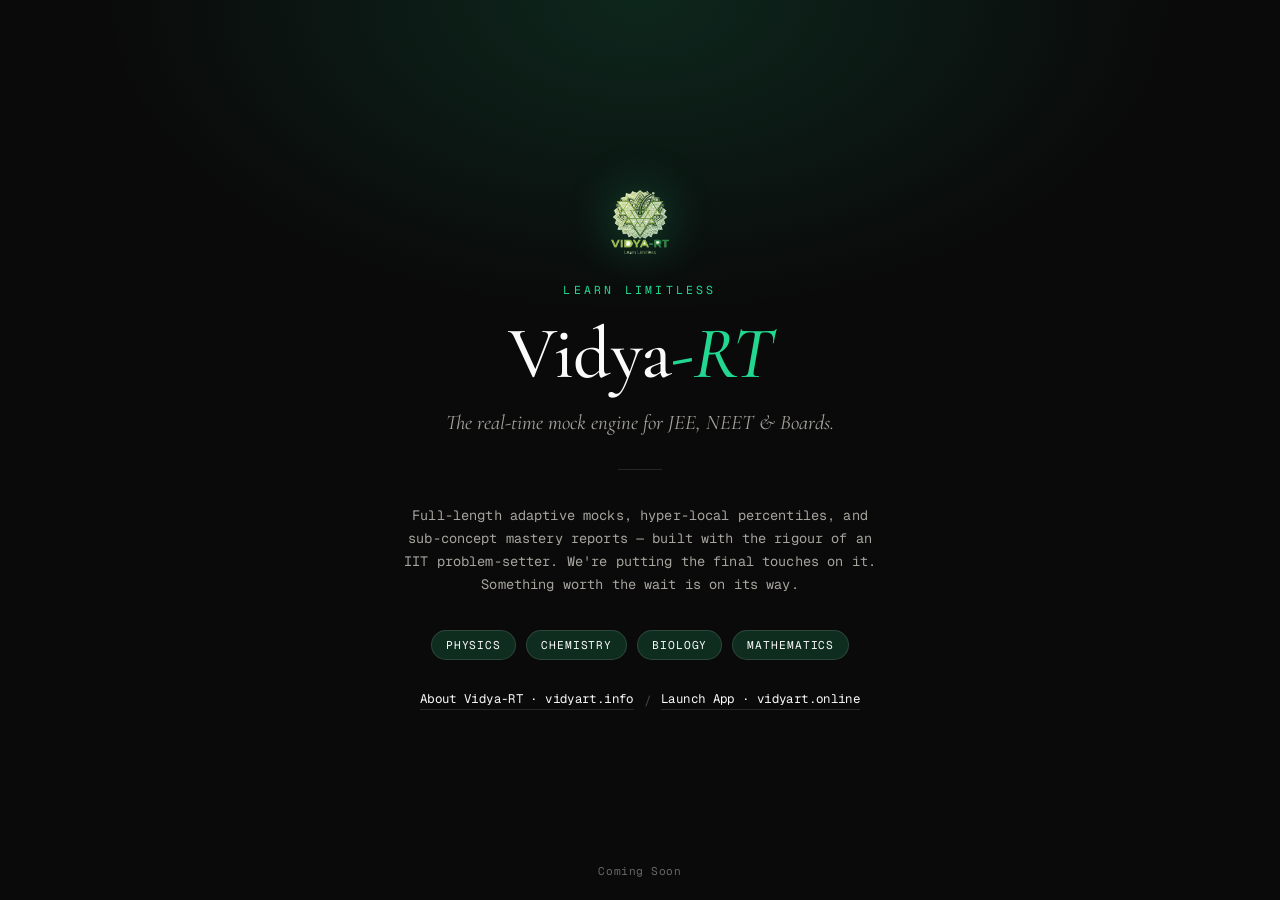
==== index.html @ 33aca62c "init" ====
<!doctype html>
<html lang="en">
  <head>
    <meta charset="UTF-8" />
    <meta name="viewport" content="width=device-width, initial-scale=1.0" />
    <title>Vidya-RT | JEE, NEET &amp; Board Exam Mock Tests — Coming Soon</title>
    <meta name="description" content="Vidya-RT is a real-time mock test engine for JEE, NEET and Board exams — full-length adaptive mocks, hyper-local percentiles and sub-concept mastery reports for Physics, Chemistry, Biology and Mathematics. Launching soon." />
    <meta name="keywords" content="JEE mock test, NEET mock test, JEE Advanced practice, NEET practice test, CBSE board exam preparation, ICSE board exam preparation, online mock test India, JEE percentile calculator, NEET percentile calculator, Vidya-RT, VidyaRT" />
    <meta name="robots" content="index, follow" />
    <meta name="author" content="Vidya-RT" />
    <link rel="canonical" href="https://vidyart.com/" />
    <link rel="icon" type="image/png" href="favicon.png" />

    <!-- Open Graph -->
    <meta property="og:title" content="Vidya-RT — Learn Limitless" />
    <meta property="og:description" content="Real-time mock engine for JEE, NEET and Boards — full-length mocks, hyper-local percentiles, sub-concept reports. Launching soon." />
    <meta property="og:type" content="website" />
    <meta property="og:url" content="https://vidyart.com/" />
    <meta property="og:site_name" content="Vidya-RT" />
    <meta property="og:image" content="https://vidyart.com/logo-mark.png" />
    <meta property="og:locale" content="en_IN" />

    <!-- Twitter -->
    <meta name="twitter:card" content="summary_large_image" />
    <meta name="twitter:title" content="Vidya-RT — Learn Limitless" />
    <meta name="twitter:description" content="Real-time mock engine for JEE, NEET and Boards. Launching soon." />
    <meta name="twitter:image" content="https://vidyart.com/logo-mark.png" />

    <!-- Structured data -->
    <script type="application/ld+json">
      {
        "@context": "https://schema.org",
        "@type": "Organization",
        "name": "Vidya-RT",
        "alternateName": "VidyaRT",
        "url": "https://vidyart.com/",
        "logo": "https://vidyart.com/logo-mark.png",
        "sameAs": ["https://vidyart.info/", "https://vidyart.online/"],
        "description": "Real-time mock test engine for JEE, NEET and Board exams with adaptive mocks, hyper-local percentiles and sub-concept mastery reports."
      }
    </script>

    <link rel="preconnect" href="https://fonts.googleapis.com" />
    <link rel="preconnect" href="https://fonts.gstatic.com" crossorigin />
    <link
      href="https://fonts.googleapis.com/css2?family=Geist+Mono:wght@300..700&family=Cormorant+Garamond:ital,wght@0,400;0,500;0,600;1,400&display=swap"
      rel="stylesheet"
    />

    <style>
      :root {
        --background: oklch(0.145 0 0);
        --foreground: oklch(0.985 0 0);
        --primary: oklch(0.78 0.17 160);
        --primary-foreground: oklch(0.13 0.03 160);
        --muted-foreground: oklch(0.72 0.01 90);
        --border: oklch(1 0 0 / 12%);
        --accent: oklch(0.27 0.045 160);
      }

      * { box-sizing: border-box; margin: 0; padding: 0; }

      html, body {
        height: 100%;
        background: var(--background);
        color: var(--foreground);
      }

      body {
        font-family: "Cormorant Garamond", "Noto Serif", Georgia, serif;
        display: flex;
        flex-direction: column;
        align-items: center;
        justify-content: center;
        min-height: 100vh;
        text-align: center;
        padding: 24px;
        position: relative;
        overflow: hidden;
      }

      /* subtle radial glow, echoes the dark academic aesthetic */
      body::before {
        content: "";
        position: absolute;
        inset: 0;
        background: radial-gradient(
          ellipse 60% 50% at 50% 0%,
          oklch(0.78 0.17 160 / 0.14),
          transparent 70%
        );
        pointer-events: none;
      }

      .logo {
        width: 64px;
        height: 64px;
        margin-bottom: 28px;
        object-fit: contain;
        filter: drop-shadow(0 0 24px oklch(0.78 0.17 160 / 0.35));
      }

      .eyebrow {
        font-family: "Geist Mono", monospace;
        font-size: 0.72rem;
        letter-spacing: 0.28em;
        text-transform: uppercase;
        color: var(--primary);
        margin-bottom: 18px;
      }

      h1 {
        font-size: clamp(2.4rem, 7vw, 4.6rem);
        font-weight: 500;
        letter-spacing: -0.01em;
        line-height: 1.05;
      }

      h1 .accent {
        color: var(--primary);
        font-style: italic;
      }

      .tagline {
        margin-top: 18px;
        font-size: clamp(1.05rem, 2.4vw, 1.3rem);
        font-weight: 400;
        font-style: italic;
        color: var(--muted-foreground);
        max-width: 34rem;
      }

      .links {
        margin-top: 30px;
        font-family: "Geist Mono", monospace;
        font-size: 0.78rem;
        letter-spacing: 0.03em;
        display: flex;
        align-items: center;
        gap: 10px;
        flex-wrap: wrap;
        justify-content: center;
      }

      .links a {
        color: var(--foreground);
        text-decoration: none;
        border-bottom: 1px solid var(--border);
        padding-bottom: 2px;
        transition: color 0.15s ease, border-color 0.15s ease;
      }

      .links a:hover {
        color: var(--primary);
        border-color: var(--primary);
      }

      .links .sep {
        color: var(--muted-foreground);
        opacity: 0.4;
      }

      .divider {
        width: 44px;
        height: 1px;
        background: var(--border);
        margin: 34px 0;
      }

      .desc {
        font-family: "Geist Mono", monospace;
        font-size: 0.85rem;
        letter-spacing: 0.01em;
        color: var(--muted-foreground);
        max-width: 30rem;
        line-height: 1.7;
      }

      .subjects {
        display: flex;
        gap: 10px;
        margin-top: 34px;
        flex-wrap: wrap;
        justify-content: center;
      }

      .pill {
        font-family: "Geist Mono", monospace;
        font-size: 0.7rem;
        letter-spacing: 0.08em;
        text-transform: uppercase;
        padding: 7px 14px;
        border: 1px solid var(--border);
        border-radius: 999px;
        color: var(--foreground);
        background: var(--accent);
      }

      footer {
        position: absolute;
        bottom: 22px;
        font-family: "Geist Mono", monospace;
        font-size: 0.7rem;
        letter-spacing: 0.05em;
        color: var(--muted-foreground);
        opacity: 0.6;
      }
    </style>
  </head>
  <body>
    <img class="logo" src="logo-mark.png" alt="Vidya-RT" />

    <div class="eyebrow">Learn Limitless</div>

    <h1>Vidya<span class="accent">-RT</span></h1>

    <h2 class="tagline">The real-time mock engine for JEE, NEET &amp; Boards.</h2>

    <div class="divider"></div>

    <p class="desc">
      Full-length adaptive mocks, hyper-local percentiles, and sub-concept
      mastery reports — built with the rigour of an IIT problem-setter.
      We're putting the final touches on it. Something worth the wait
      is on its way.
    </p>

    <div class="subjects">
      <span class="pill">Physics</span>
      <span class="pill">Chemistry</span>
      <span class="pill">Biology</span>
      <span class="pill">Mathematics</span>
    </div>

    <nav class="links" aria-label="Vidya-RT sites">
      <a href="https://vidyart.info/" rel="noopener">About Vidya-RT · vidyart.info</a>
      <span class="sep">/</span>
      <a href="https://vidyart.online/" rel="noopener">Launch App · vidyart.online</a>
    </nav>

    <footer>Coming Soon</footer>
  </body>
</html>
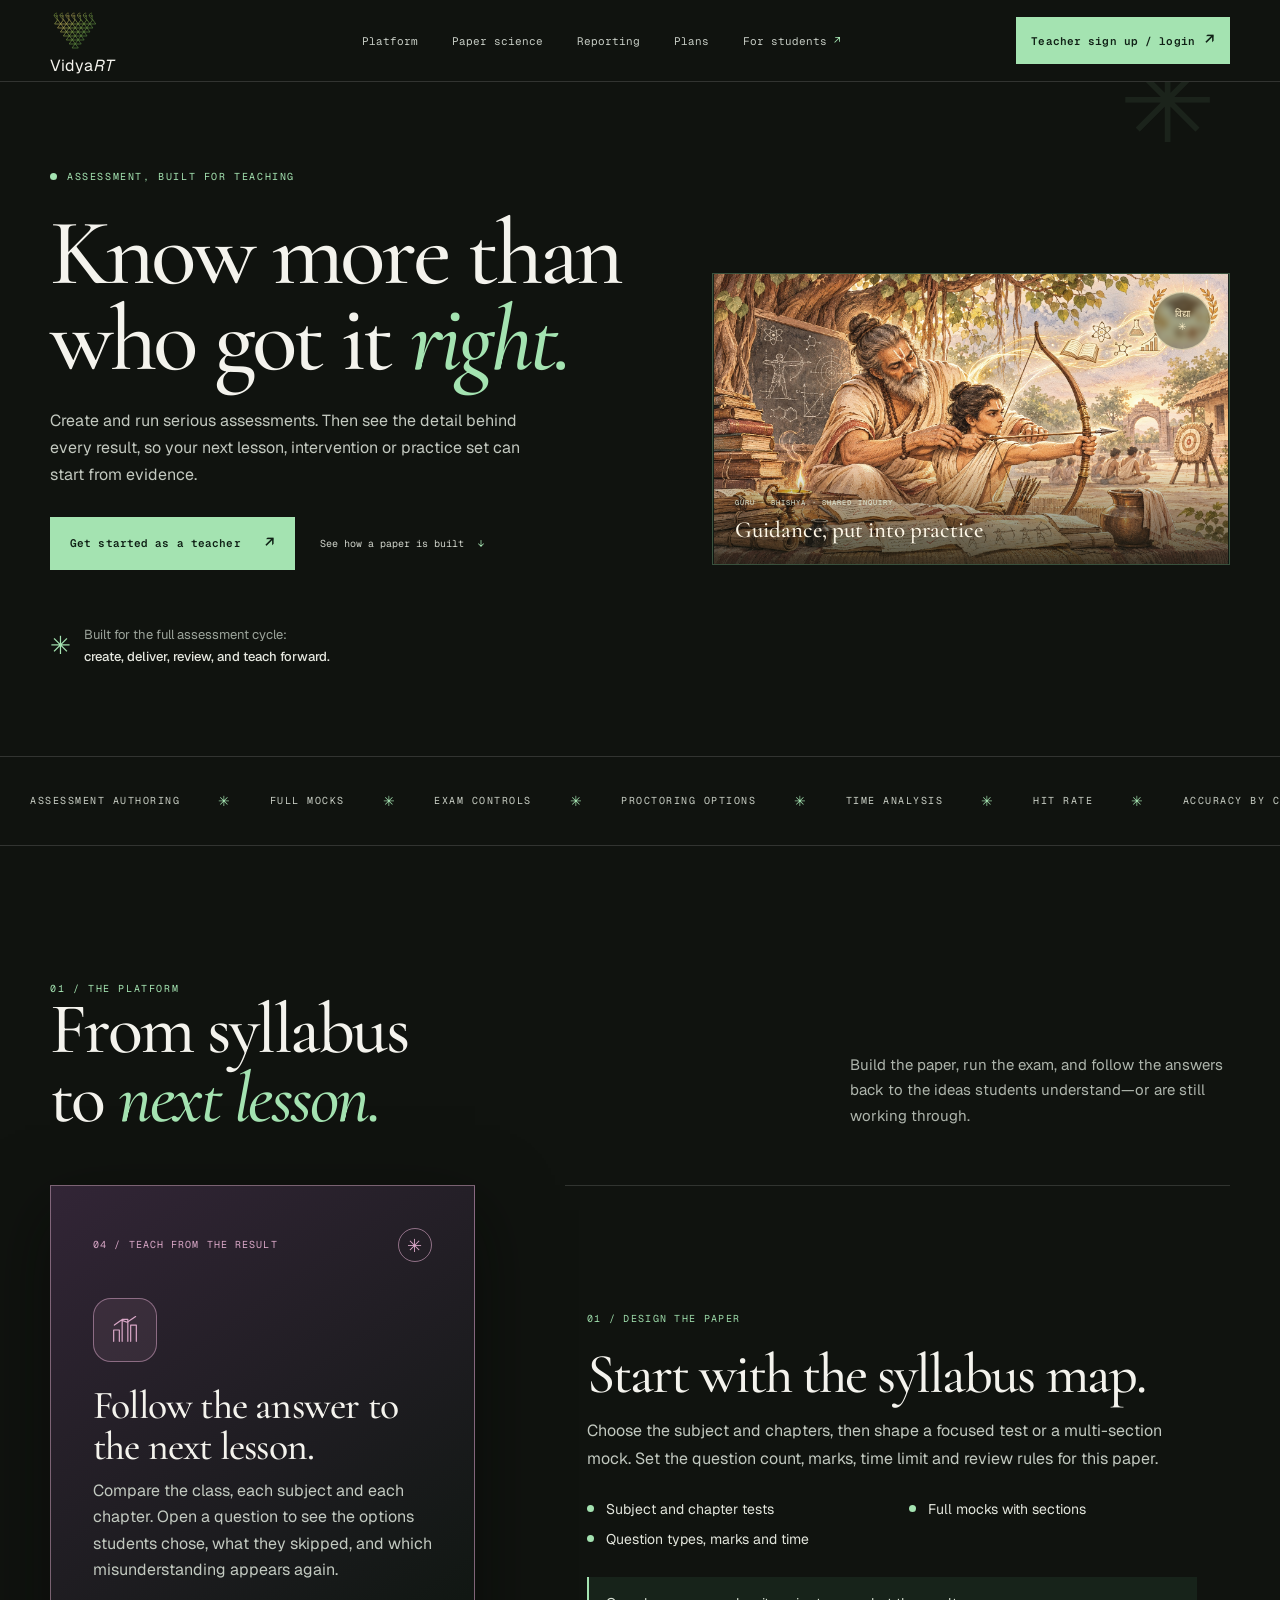
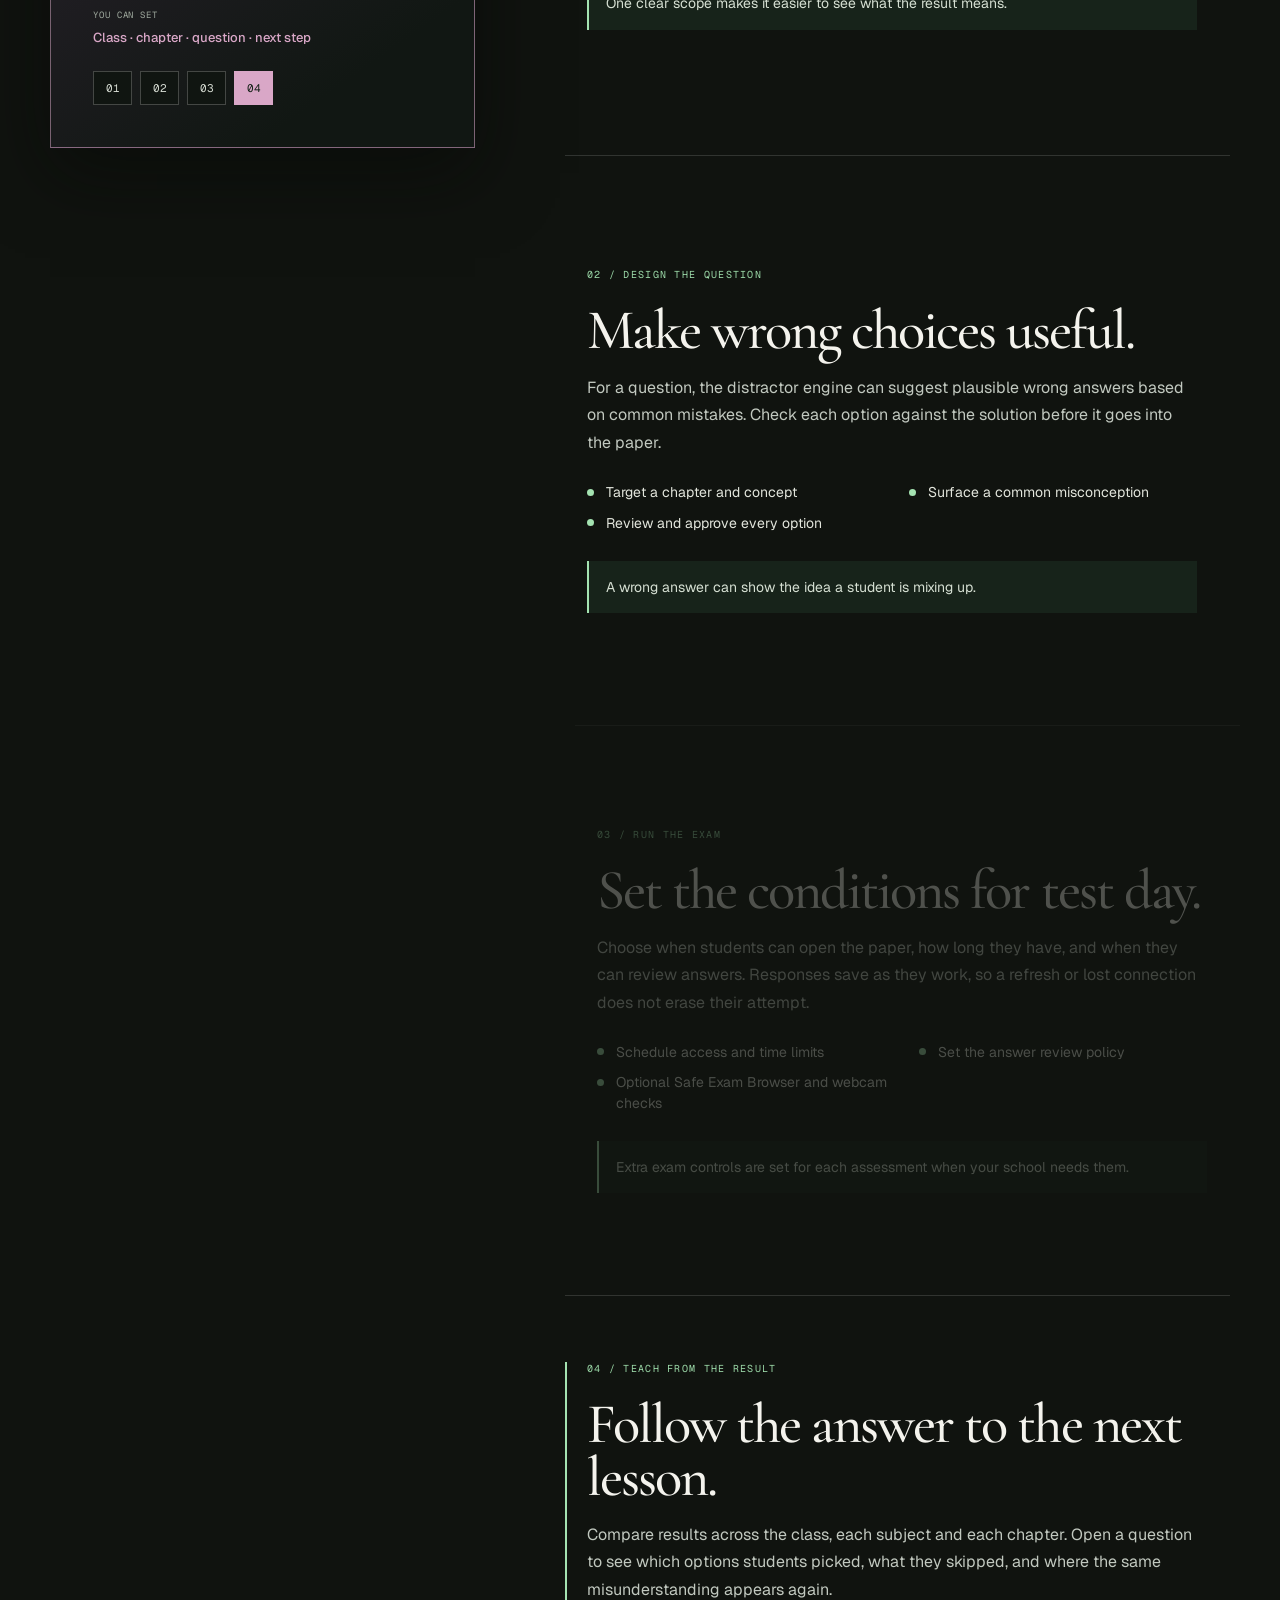
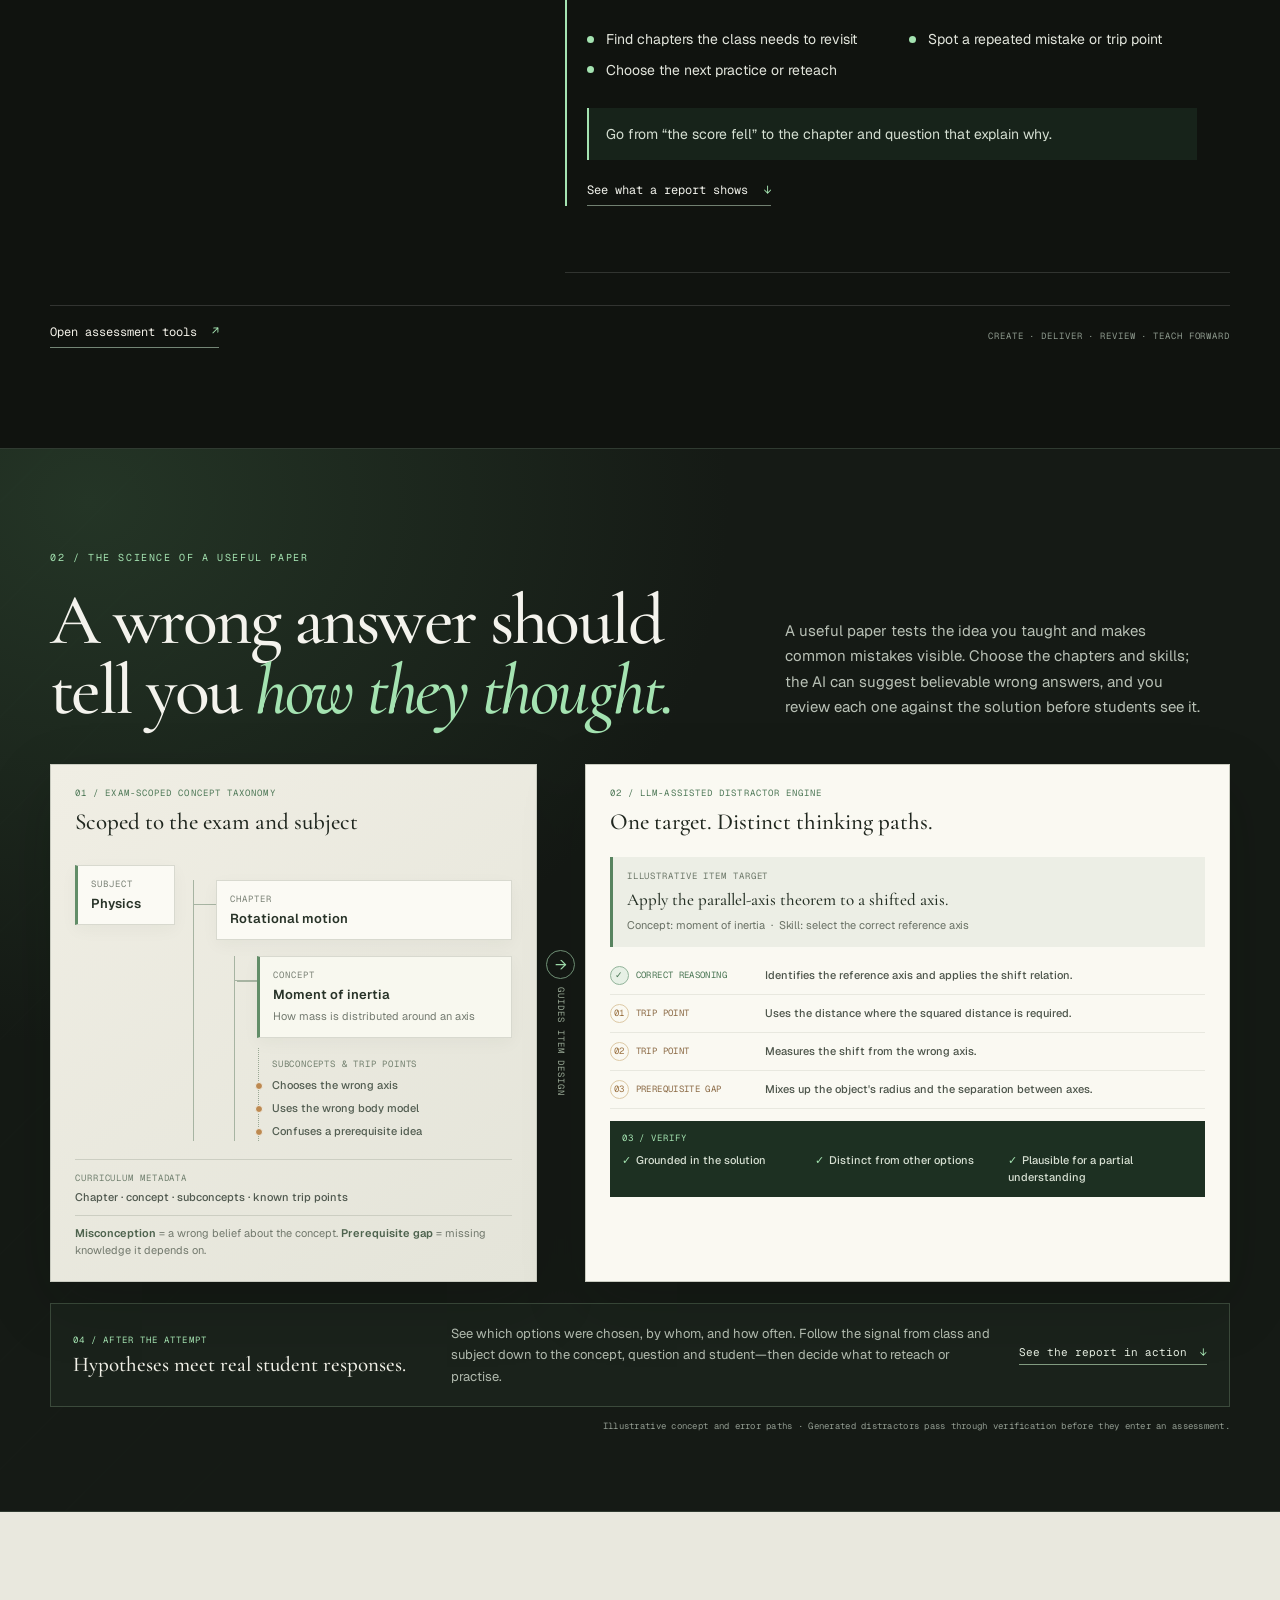
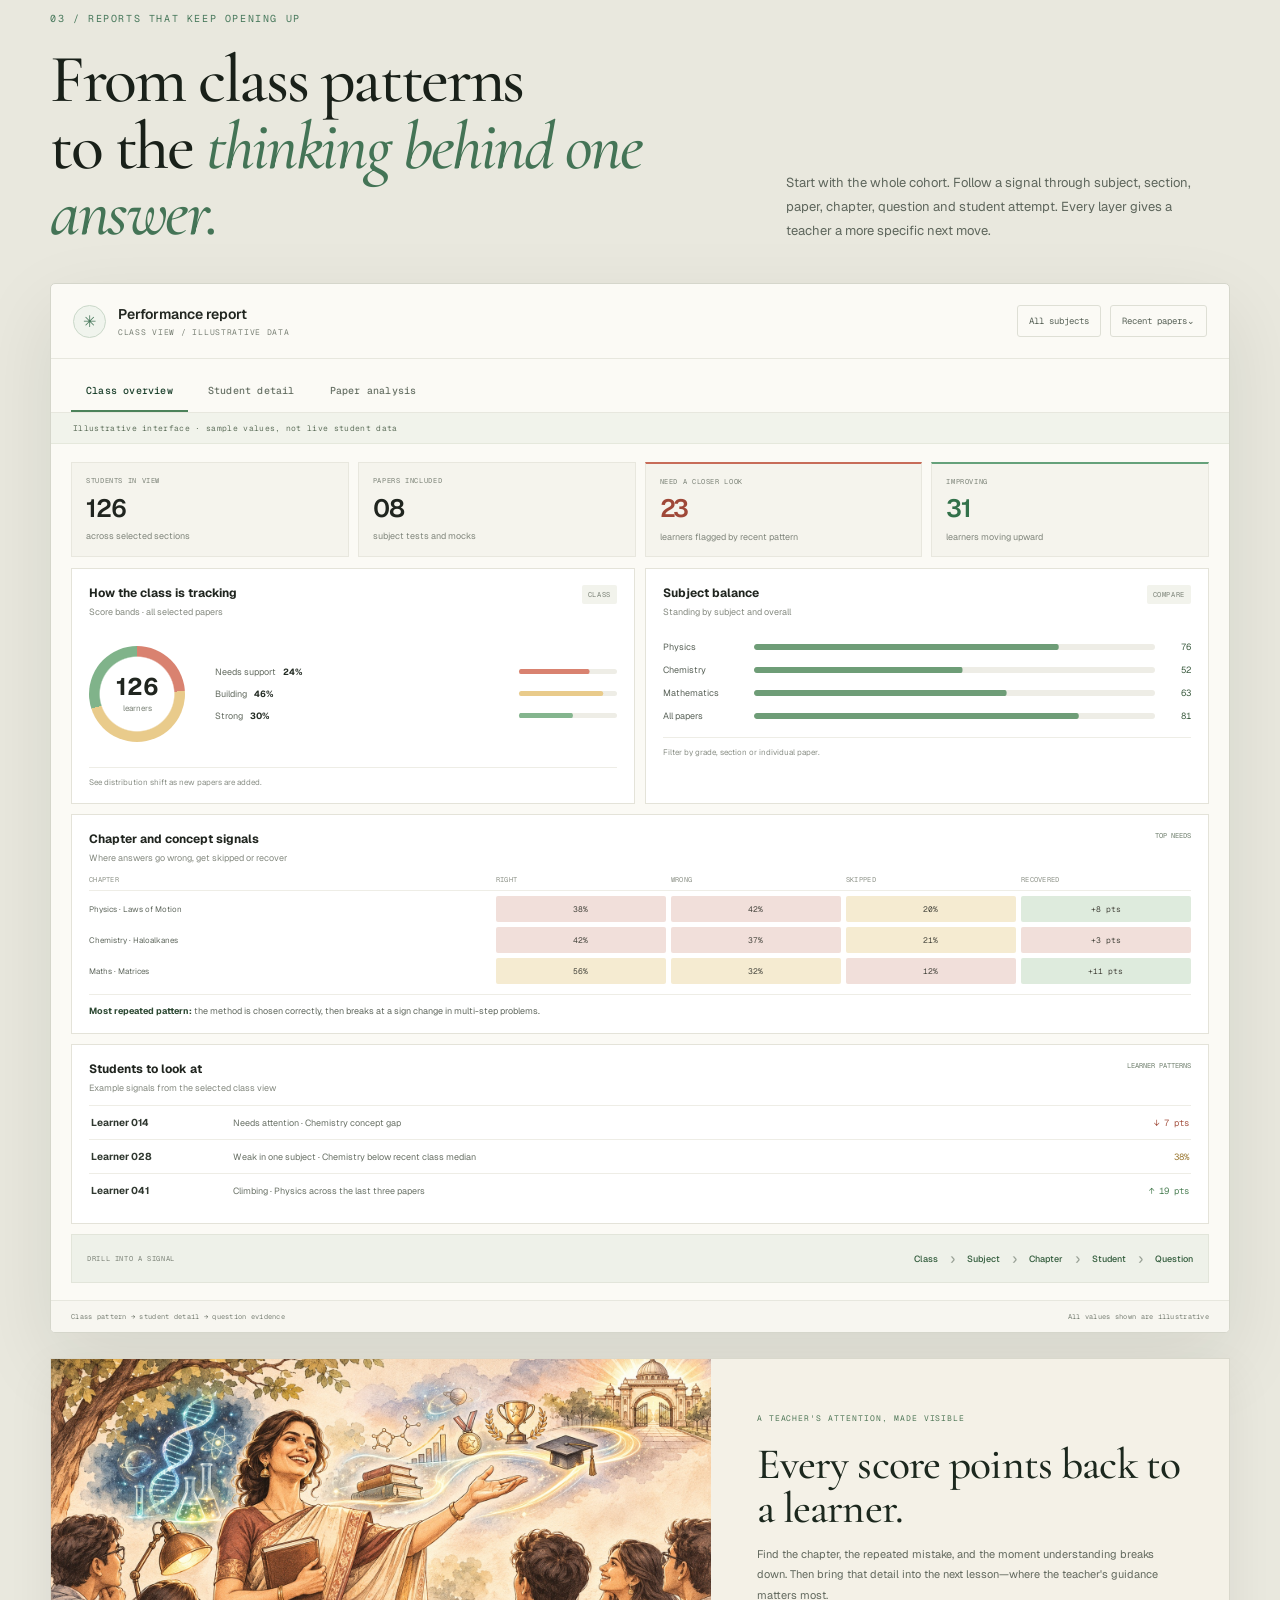
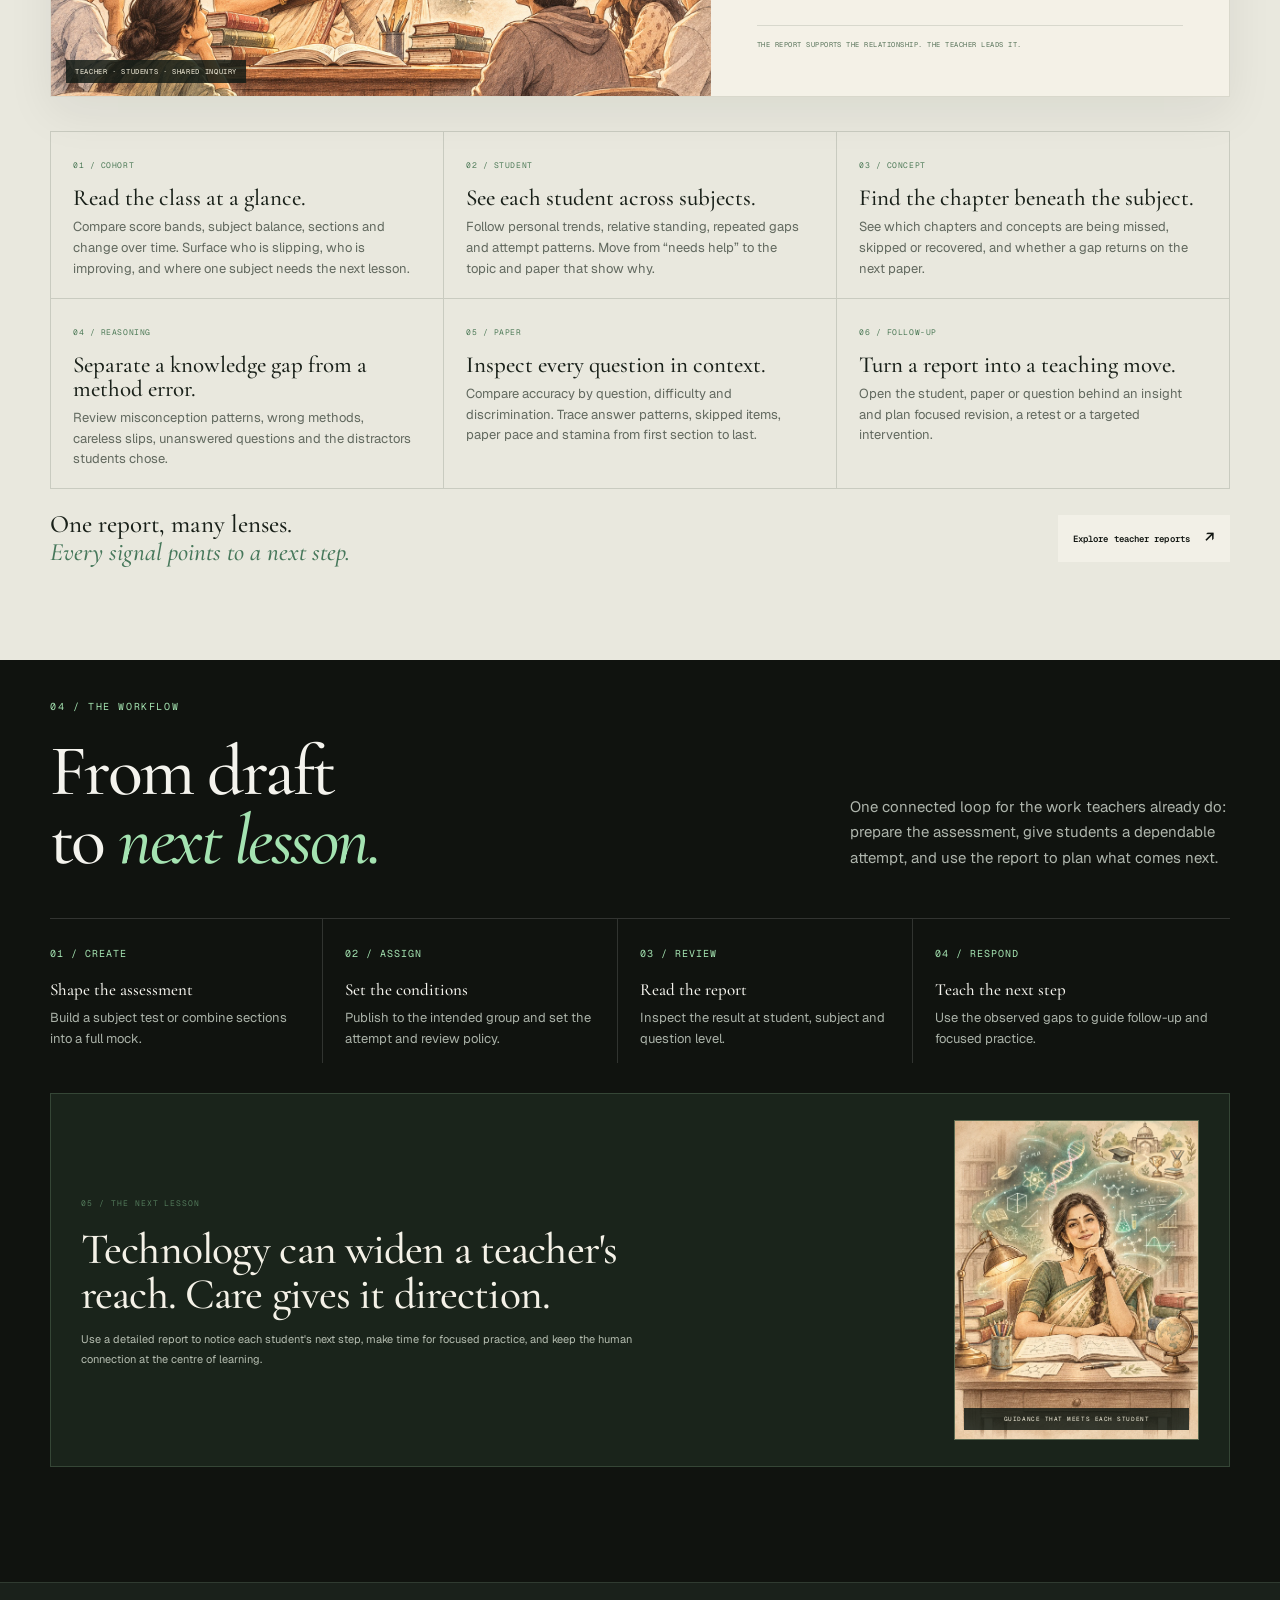
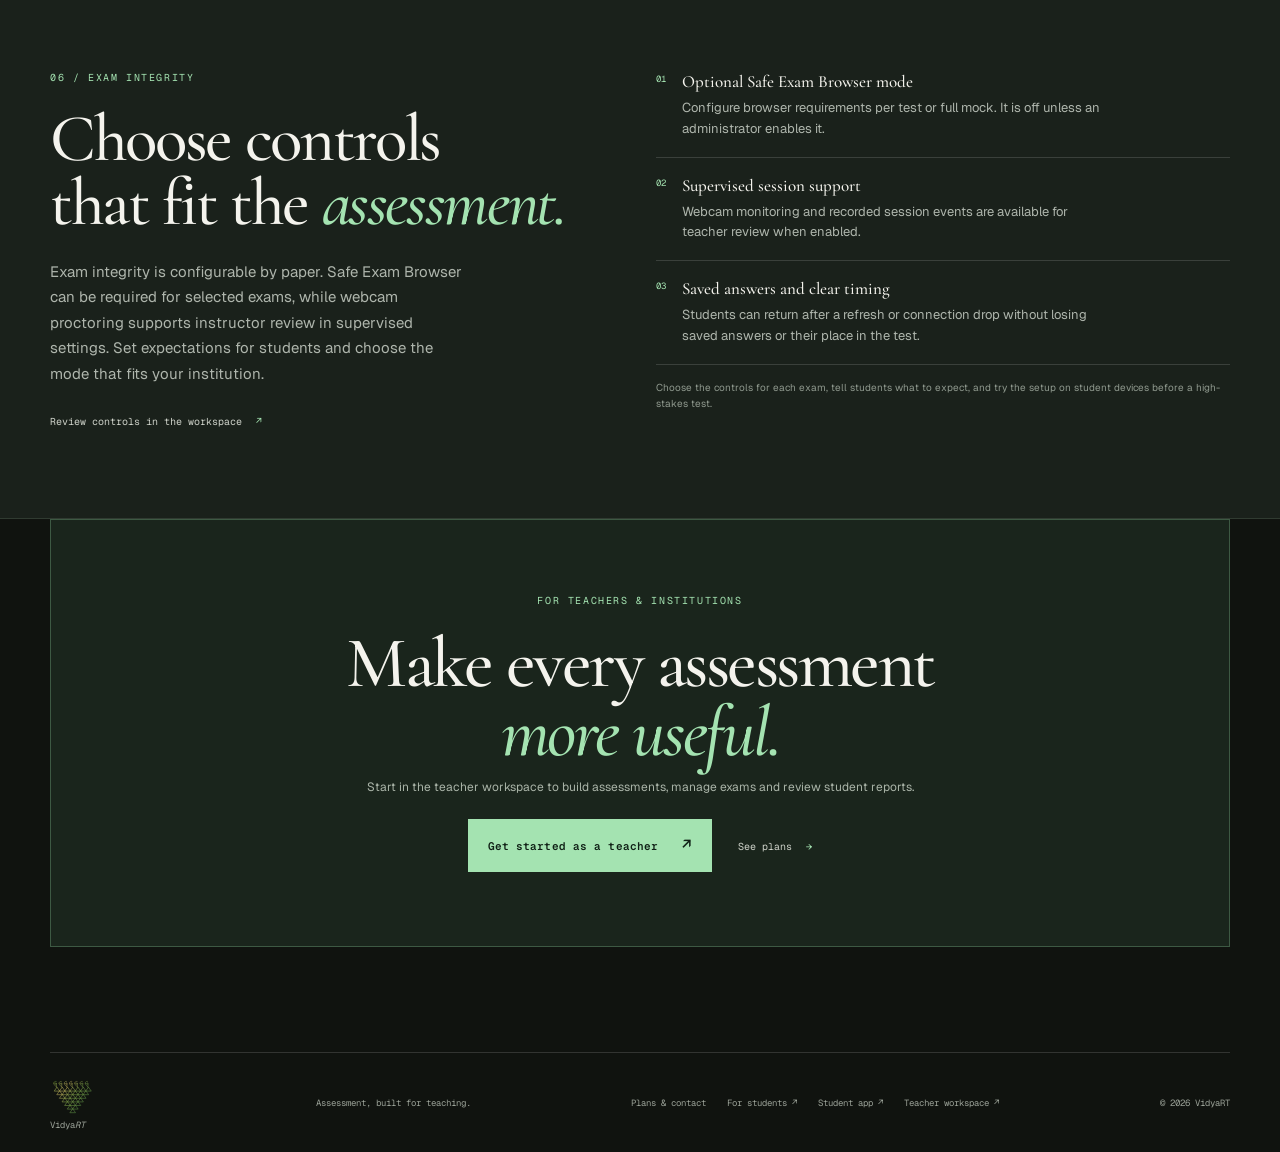
==== commit 53c415f7: "update" ====
--- a/index.html
+++ b/index.html
@@ -1,243 +1,244 @@
 <!doctype html>
-<html lang="en">
-  <head>
-    <meta charset="UTF-8" />
-    <meta name="viewport" content="width=device-width, initial-scale=1.0" />
-    <title>Vidya-RT | JEE, NEET &amp; Board Exam Mock Tests — Coming Soon</title>
-    <meta name="description" content="Vidya-RT is a real-time mock test engine for JEE, NEET and Board exams — full-length adaptive mocks, hyper-local percentiles and sub-concept mastery reports for Physics, Chemistry, Biology and Mathematics. Launching soon." />
-    <meta name="keywords" content="JEE mock test, NEET mock test, JEE Advanced practice, NEET practice test, CBSE board exam preparation, ICSE board exam preparation, online mock test India, JEE percentile calculator, NEET percentile calculator, Vidya-RT, VidyaRT" />
-    <meta name="robots" content="index, follow" />
-    <meta name="author" content="Vidya-RT" />
-    <link rel="canonical" href="https://vidyart.com/" />
-    <link rel="icon" type="image/png" href="favicon.png" />
+<html lang="en"><head>
+  <meta charset="utf-8"><meta name="viewport" content="width=device-width, initial-scale=1">
+  <title>VidyaRT for Teachers — Build better assessments. Teach from evidence.</title>
+  <meta name="description" content="Create subject tests and full mocks with concept-grounded question design, misconception-based distractors, exam controls, and detailed reports teachers can act on.">
+  <meta name="robots" content="index, follow"><meta name="author" content="VidyaRT"><meta name="keywords" content="teacher assessment platform, exam paper builder, subject tests, full mock tests, question analysis, student performance reports, online proctoring">
+  <meta name="theme-color" content="#10130f"><link rel="canonical" href="https://vidyart.com/"><link rel="icon" type="image/svg+xml" href="brand-mark.svg"><link rel="alternate icon" type="image/png" href="favicon.png">
+  <meta property="og:title" content="VidyaRT for Teachers"><meta property="og:description" content="Assessment infrastructure built for real teaching: flexible test creation, exam controls, supervised proctoring and detailed reports."><meta property="og:type" content="website"><meta property="og:url" content="https://vidyart.com/"><meta property="og:site_name" content="VidyaRT"><meta property="og:locale" content="en_IN"><meta property="og:image" content="https://vidyart.com/logo-mark.png"><meta name="twitter:card" content="summary_large_image"><meta name="twitter:title" content="VidyaRT for Teachers"><meta name="twitter:description" content="Assessment authoring, configurable exam controls and detailed student reports."><meta name="twitter:image" content="https://vidyart.com/logo-mark.png">
+  <script type="application/ld+json">{"@context":"https://schema.org","@type":"Organization","name":"VidyaRT","alternateName":"Vidya-RT","url":"https://vidyart.com/","logo":"https://vidyart.com/logo-mark.png","sameAs":["https://vidyart.info/","https://vidyart.online/"],"description":"Assessment authoring, exam controls and student reports for teachers and institutions."}</script>
+  <link rel="preconnect" href="https://fonts.googleapis.com"><link rel="preconnect" href="https://fonts.gstatic.com" crossorigin><link href="https://fonts.googleapis.com/css2?family=Geist+Mono:wght@400;500;600&family=Geist:wght@400;500;600;700&family=Cormorant+Garamond:ital,wght@0,500;0,600;1,500;1,600&display=swap" rel="stylesheet"><link rel="stylesheet" href="site.css">
+</head><body>
+  <header class="topbar"><a class="brand" href="#top" aria-label="VidyaRT home"><img class="brand-icon" src="vidyart-logo.svg" alt="VidyaRT"><span class="brand-name">Vidya<em>RT</em></span></a><nav aria-label="Main navigation"><a href="#platform">Platform</a><a href="#paper-science">Paper science</a><a href="#insight">Reporting</a><a href="plans.html">Plans</a><a href="https://vidyart.info/">For students <span aria-hidden="true">↗</span></a></nav><a class="button button-small" href="https://admin.vidyart.online/">Teacher sign up / login <span>↗</span></a></header>
+  <main id="top">
+    <section class="hero wrap"><div class="hero-copy"><div class="eyebrow"><i></i> ASSESSMENT, BUILT FOR TEACHING</div><h1>Know more than<br>who got it <em>right.</em></h1><p class="lead">Create and run serious assessments. Then see the detail behind every result, so your next lesson, intervention or practice set can start from evidence.</p><div class="actions"><a class="button" href="https://admin.vidyart.online/">Get started as a teacher <span>↗</span></a><a class="text-link" href="#paper-science">See how a paper is built <span>↓</span></a></div><div class="hero-note"><span class="note-mark">✳</span><span>Built for the full assessment cycle:<br><strong>create, deliver, review, and teach forward.</strong></span></div></div><div class="hero-art hero-art-gurukul"><img class="hero-gurukul-image" src="images/gurukul-guides-archery.jpg" alt="A guru guides a student as he practices archery beneath a banyan tree, with learning and achievement in view" fetchpriority="high" decoding="async"><div class="art-caption"><span>GURU · SHISHYA · SHARED INQUIRY</span><b>Guidance, put into practice</b></div><span class="art-seal" aria-hidden="true">विद्या<br>✳</span></div></section>
+    <div class="ticker" aria-label="Platform capabilities"><div class="ticker-track" aria-hidden="true"><span>ASSESSMENT AUTHORING</span><b>✳</b><span>FULL MOCKS</span><b>✳</b><span>EXAM CONTROLS</span><b>✳</b><span>PROCTORING OPTIONS</span><b>✳</b><span>TIME ANALYSIS</span><b>✳</b><span>HIT RATE</span><b>✳</b><span>ACCURACY BY CHAPTER</span><b>✳</b><span>DETAILED REPORTS</span><b>✳</b><span>ASSESSMENT AUTHORING</span><b>✳</b><span>FULL MOCKS</span><b>✳</b><span>EXAM CONTROLS</span><b>✳</b><span>PROCTORING OPTIONS</span><b>✳</b><span>TIME ANALYSIS</span><b>✳</b><span>HIT RATE</span><b>✳</b><span>ACCURACY BY CHAPTER</span><b>✳</b><span>DETAILED REPORTS</span><b>✳</b></div><span class="sr-only">Assessment authoring, full mocks, exam controls, proctoring options, time analysis, hit rate, accuracy by chapter and detailed reports.</span></div>
+    <section class="section wrap platform-story" id="platform" aria-labelledby="platform-title">
+      <div class="section-head platform-story-heading"><div><div class="eyebrow">01 / THE PLATFORM</div><h2 id="platform-title">From syllabus<br>to <em>next lesson.</em></h2></div><p>Build the paper, run the exam, and follow the answers back to the ideas students understand—or are still working through.</p></div>
+      <div class="platform-story-layout">
+        <aside class="platform-story-card" data-platform-card data-state="scope" aria-live="polite" aria-atomic="true">
+          <div class="platform-card-top"><span data-card-step>01 / SET THE SCOPE</span><span class="platform-card-mark" aria-hidden="true">✳</span></div>
+          <div class="platform-card-icon" data-card-icon aria-hidden="true"><svg viewBox="0 0 48 48"><path d="M9 11h30M9 21h21M9 31h27M9 41h17"/><circle cx="35" cy="21" r="4"/><circle cx="28" cy="41" r="4"/></svg></div>
+          <h3 data-card-title>Choose what the paper needs to measure.</h3>
+          <p data-card-copy>Pick the subject, chapters, question types, marks and time. Make a short practice test or bring sections together for a full mock.</p>
+          <div class="platform-card-summary"><span>YOU CAN SET</span><b data-card-summary>Subject · chapters · question count · marks</b></div>
+          <div class="platform-card-nav" role="group" aria-label="Platform story chapters">
+            <button type="button" class="is-active" data-platform-jump="0" aria-label="Show paper scope">01</button><button type="button" data-platform-jump="1" aria-label="Show question design">02</button><button type="button" data-platform-jump="2" aria-label="Show exam delivery">03</button><button type="button" data-platform-jump="3" aria-label="Show reports">04</button>
+          </div>
+        </aside>
+        <div class="platform-story-chapters">
+          <article class="platform-story-step is-active" data-platform-step="scope" data-step="01 / DESIGN THE PAPER">
+            <span>01 / DESIGN THE PAPER</span><h3>Start with the syllabus map.</h3><p>Choose the subject and chapters, then shape a focused test or a multi-section mock. Set the question count, marks, time limit and review rules for this paper.</p>
+            <ul><li>Subject and chapter tests</li><li>Full mocks with sections</li><li>Question types, marks and time</li></ul><div class="platform-story-note">One clear scope makes it easier to see what the result means.</div>
+          </article>
+          <article class="platform-story-step" data-platform-step="design" data-step="02 / DESIGN THE QUESTION">
+            <span>02 / DESIGN THE QUESTION</span><h3>Make wrong choices useful.</h3><p>For a question, the distractor engine can suggest plausible wrong answers based on common mistakes. Check each option against the solution before it goes into the paper.</p>
+            <ul><li>Target a chapter and concept</li><li>Surface a common misconception</li><li>Review and approve every option</li></ul><div class="platform-story-note">A wrong answer can show the idea a student is mixing up.</div>
+          </article>
+          <article class="platform-story-step" data-platform-step="delivery" data-step="03 / RUN THE EXAM">
+            <span>03 / RUN THE EXAM</span><h3>Set the conditions for test day.</h3><p>Choose when students can open the paper, how long they have, and when they can review answers. Responses save as they work, so a refresh or lost connection does not erase their attempt.</p>
+            <ul><li>Schedule access and time limits</li><li>Set the answer review policy</li><li>Optional Safe Exam Browser and webcam checks</li></ul><div class="platform-story-note">Extra exam controls are set for each assessment when your school needs them.</div>
+          </article>
+          <article class="platform-story-step" data-platform-step="report" data-step="04 / TEACH FROM THE RESULT">
+            <span>04 / TEACH FROM THE RESULT</span><h3>Follow the answer to the next lesson.</h3><p>Compare results across the class, each subject and each chapter. Open a question to see which options students picked, what they skipped, and where the same misunderstanding appears again.</p>
+            <ul><li>Find chapters the class needs to revisit</li><li>Spot a repeated mistake or trip point</li><li>Choose the next practice or reteach</li></ul><div class="platform-story-note">Go from “the score fell” to the chapter and question that explain why.</div><a class="platform-story-link" href="#insight">See what a report shows <b>↓</b></a>
+          </article>
+        </div>
+      </div>
+      <div class="platform-story-footer"><a href="https://admin.vidyart.online/">Open assessment tools <span>↗</span></a><span>CREATE · DELIVER · REVIEW · TEACH FORWARD</span></div>
+    </section>
+    <section class="paper-science" id="paper-science" aria-labelledby="paper-science-title">
+      <div class="wrap">
+        <div class="eyebrow">02 / THE SCIENCE OF A USEFUL PAPER</div>
+        <div class="paper-science-intro">
+          <div><h2 id="paper-science-title">A wrong answer should<br>tell you <em>how they thought.</em></h2></div>
+          <p>A useful paper tests the idea you taught and makes common mistakes visible. Choose the chapters and skills; the AI can suggest believable wrong answers, and you review each one against the solution before students see it.</p>
+        </div>
+        <div class="paper-engine" aria-label="Illustrative flow from concept taxonomy to verified distractors">
+          <div class="taxonomy-board">
+            <div class="engine-label"><span>01 / EXAM-SCOPED CONCEPT TAXONOMY</span><b>Scoped to the exam and subject</b></div>
+            <div class="taxonomy-tree">
+              <div class="taxonomy-node taxonomy-subject"><span>SUBJECT</span><b>Physics</b></div>
+              <div class="taxonomy-branch">
+                <div class="taxonomy-node"><span>CHAPTER</span><b>Rotational motion</b></div>
+                <div class="taxonomy-branch taxonomy-inner-branch">
+                  <div class="taxonomy-node taxonomy-focus"><span>CONCEPT</span><b>Moment of inertia</b><small>How mass is distributed around an axis</small></div>
+                  <div class="taxonomy-trips"><span>SUBCONCEPTS &amp; TRIP POINTS</span><b>Chooses the wrong axis</b><b>Uses the wrong body model</b><b>Confuses a prerequisite idea</b></div>
+                </div>
+              </div>
+            </div>
+            <div class="taxonomy-foot"><span>CURRICULUM METADATA</span><b>Chapter · concept · subconcepts · known trip points</b></div>
+            <div class="taxonomy-note"><b>Misconception</b> = a wrong belief about the concept. <b>Prerequisite gap</b> = missing knowledge it depends on.</div>
+          </div>
+          <div class="engine-connector" aria-hidden="true"><span>→</span><small>GUIDES ITEM DESIGN</small></div>
+          <div class="distractor-board">
+            <div class="engine-label"><span>02 / LLM-ASSISTED DISTRACTOR ENGINE</span><b>One target. Distinct thinking paths.</b></div>
+            <div class="item-blueprint"><span>ILLUSTRATIVE ITEM TARGET</span><b>Apply the parallel-axis theorem to a shifted axis.</b><small>Concept: moment of inertia &nbsp;·&nbsp; Skill: select the correct reference axis</small></div>
+            <div class="option-path option-correct"><span><i>✓</i> CORRECT REASONING</span><b>Identifies the reference axis and applies the shift relation.</b></div>
+            <div class="option-path"><span><i>01</i> TRIP POINT</span><b>Uses the distance where the squared distance is required.</b></div>
+            <div class="option-path"><span><i>02</i> TRIP POINT</span><b>Measures the shift from the wrong axis.</b></div>
+            <div class="option-path"><span><i>03</i> PREREQUISITE GAP</span><b>Mixes up the object's radius and the separation between axes.</b></div>
+            <div class="engine-checks"><span>03 / VERIFY</span><b>Grounded in the solution</b><b>Distinct from other options</b><b>Plausible for a partial understanding</b></div>
+          </div>
+        </div>
+        <div class="paper-loop">
+          <div class="paper-loop-heading"><span>04 / AFTER THE ATTEMPT</span><b>Hypotheses meet real student responses.</b></div>
+          <p>See which options were chosen, by whom, and how often. Follow the signal from class and subject down to the concept, question and student—then decide what to reteach or practise.</p>
+          <a href="#insight">See the report in action <span>↓</span></a>
+        </div>
+        <div class="paper-science-note">Illustrative concept and error paths · Generated distractors pass through verification before they enter an assessment.</div>
+      </div>
+    </section>
+    <section class="report-band report-showcase" id="insight">
+      <div class="wrap">
+        <div class="eyebrow">03 / REPORTS THAT KEEP OPENING UP</div>
+        <div class="report-intro"><div><h2>From class patterns<br>to the <em>thinking behind one answer.</em></h2></div><p>Start with the whole cohort. Follow a signal through subject, section, paper, chapter, question and student attempt. Every layer gives a teacher a more specific next move.</p></div>
+        <div class="report-demo">
+          <div class="demo-top"><div class="demo-title"><span class="demo-mark">✳</span><div><b>Performance report</b><small>CLASS VIEW / ILLUSTRATIVE DATA</small></div></div><div class="demo-range"><span>All subjects</span><span>Recent papers⌄</span></div></div>
+          <div class="demo-tabs" role="tablist" aria-label="Report depth demo"><button type="button" class="is-active" id="tab-class" role="tab" aria-selected="true" aria-controls="report-class" data-report-tab="class">Class overview</button><button type="button" id="tab-student" role="tab" aria-selected="false" aria-controls="report-student" data-report-tab="student">Student detail</button><button type="button" id="tab-paper" role="tab" aria-selected="false" aria-controls="report-paper" data-report-tab="paper">Paper analysis</button></div>
+          <div class="demo-sample">Illustrative interface · sample values, not live student data</div>
+          <div class="report-panel is-active" id="report-class" role="tabpanel" tabindex="0" aria-labelledby="tab-class" data-report-panel="class">
+            <div class="demo-kpis"><article><small>STUDENTS IN VIEW</small><b>126</b><span>across selected sections</span></article><article><small>PAPERS INCLUDED</small><b>08</b><span>subject tests and mocks</span></article><article class="kpi-warn"><small>NEED A CLOSER LOOK</small><b>23</b><span>learners flagged by recent pattern</span></article><article class="kpi-good"><small>IMPROVING</small><b>31</b><span>learners moving upward</span></article></div>
+            <div class="class-insights">
+              <article class="viz-card"><div class="viz-heading"><div><b>How the class is tracking</b><small>Score bands · all selected papers</small></div><span>CLASS</span></div><div class="band-chart"><div class="band-total"><strong>126</strong><small>learners</small></div><div class="band-bars"><div><i class="band-low" style="--bar:.72"></i><span>Needs support <b>24%</b></span></div><div><i class="band-middle" style="--bar:.86"></i><span>Building <b>46%</b></span></div><div><i class="band-high" style="--bar:.55"></i><span>Strong <b>30%</b></span></div></div></div><div class="chart-caption">See distribution shift as new papers are added.</div></article>
+              <article class="viz-card"><div class="viz-heading"><div><b>Subject balance</b><small>Standing by subject and overall</small></div><span>COMPARE</span></div><div class="subject-bars"><div><span>Physics</span><i><b style="--bar:.76"></b></i><strong>76</strong></div><div><span>Chemistry</span><i><b style="--bar:.52"></b></i><strong>52</strong></div><div><span>Mathematics</span><i><b style="--bar:.63"></b></i><strong>63</strong></div><div><span>All papers</span><i><b style="--bar:.81"></b></i><strong>81</strong></div></div><div class="chart-caption">Filter by grade, section or individual paper.</div></article>
+            </div>
+            <div class="chapter-card"><div class="chapter-head"><div><b>Chapter and concept signals</b><small>Where answers go wrong, get skipped or recover</small></div><span>TOP NEEDS</span></div><div class="chapter-row header"><span>CHAPTER</span><span>RIGHT</span><span>WRONG</span><span>SKIPPED</span><span>RECOVERED</span></div><div class="chapter-row"><span>Physics · Laws of Motion</span><span class="chapter-cell">38%</span><span class="chapter-cell">42%</span><span class="chapter-cell heat-mid">20%</span><span class="chapter-cell heat-good">+8 pts</span></div><div class="chapter-row"><span>Chemistry · Haloalkanes</span><span class="chapter-cell">42%</span><span class="chapter-cell">37%</span><span class="chapter-cell heat-mid">21%</span><span class="chapter-cell">+3 pts</span></div><div class="chapter-row"><span>Maths · Matrices</span><span class="chapter-cell heat-mid">56%</span><span class="chapter-cell heat-mid">32%</span><span class="chapter-cell">12%</span><span class="chapter-cell heat-good">+11 pts</span></div><div class="chapter-note"><b>Most repeated pattern:</b> the method is chosen correctly, then breaks at a sign change in multi-step problems.</div></div>
+            <div class="student-list-card"><div class="chapter-head"><div><b>Students to look at</b><small>Example signals from the selected class view</small></div><span>LEARNER PATTERNS</span></div><div class="student-list-row"><b>Learner 014</b><span>Needs attention · Chemistry concept gap</span><strong class="drop">↓ 7 pts</strong></div><div class="student-list-row"><b>Learner 028</b><span>Weak in one subject · Chemistry below recent class median</span><strong class="hold">38%</strong></div><div class="student-list-row"><b>Learner 041</b><span>Climbing · Physics across the last three papers</span><strong class="rise">↑ 19 pts</strong></div></div>
+            <div class="drill-path"><span>DRILL INTO A SIGNAL</span><b>Class</b><i>›</i><b>Subject</b><i>›</i><b>Chapter</b><i>›</i><b>Student</b><i>›</i><b>Question</b></div>
+          </div>
+          <div class="report-panel" id="report-student" role="tabpanel" tabindex="0" aria-labelledby="tab-student" data-report-panel="student" hidden>
+            <div class="student-detail-head"><div class="learner-avatar">L</div><div><small>ILLUSTRATIVE STUDENT PROFILE</small><b>Learner 014 <span>Class 12 · Section B</span></b></div><div class="trend-pill">↗&nbsp; Building steadily</div></div>
+            <div class="student-snapshot"><article><small>OVERALL STANDING</small><b>62nd</b><span>percentile in class</span></article><article><small>LAST 4 PAPERS</small><b>+18 pts</b><span>steady upward trend</span></article><article><small>STRONGEST SUBJECT</small><b>Physics</b><span>72nd percentile</span></article><article><small>FOCUS SUBJECT</small><b>Chemistry</b><span>41st percentile</span></article></div>
+            <div class="student-detail-grid"><article class="viz-card"><div class="viz-heading"><div><b>Overall percentile by attempt</b><small>Rank range, subject standing and score together</small></div><span>4 PAPERS</span></div><svg class="trend-chart" viewBox="0 0 560 190" role="img" aria-label="Illustrative upward percentile trend across four papers"><path class="gridline" d="M34 25H535M34 75H535M34 125H535M34 165H535"/><path class="trend-line" d="M40 142 C110 135 125 114 190 120 S285 96 335 97 S430 58 525 42"/><circle class="trend-point" cx="40" cy="142" r="5"/><circle class="trend-point" cx="190" cy="120" r="5"/><circle class="trend-point" cx="335" cy="97" r="5"/><circle class="trend-point" cx="525" cy="42" r="5"/><text x="35" y="184">PAPER 01</text><text x="480" y="184">PAPER 04</text></svg></article><article class="viz-card"><div class="viz-heading"><div><b>Balance across subjects</b><small>Where this student stands in class</small></div><span>PROFILE</span></div><div class="subject-bars profile-bars"><div><span>Physics</span><i><b style="--bar:.72"></b></i><strong>72</strong></div><div><span>Chemistry</span><i><b style="--bar:.41"></b></i><strong>41</strong></div><div><span>Mathematics</span><i><b style="--bar:.64"></b></i><strong>64</strong></div></div><div class="focus-callout"><small>RECURRING CONCEPT</small><b>Reaction mechanisms</b><span>Missed again on a later paper</span></div></article></div>
+            <div class="reasoning-strip"><span>QUESTION TRACE · SAMPLE</span><b>Recalled the rule</b><i>→</i><b>Missed its condition</b><i>→</i><b>Chose the distractor</b><i>→</i><b>Review the step-by-step reasoning</b></div>
+          </div>
+          <div class="report-panel" id="report-paper" role="tabpanel" tabindex="0" aria-labelledby="tab-paper" data-report-panel="paper" hidden>
+            <div class="paper-detail-head"><div><small>ILLUSTRATIVE PAPER VIEW</small><b>Full mock · Physics section</b><span>Question difficulty · distractor choice · pace · stamina</span></div><div class="trend-pill">04 / 06 sections</div></div>
+            <div class="paper-detail-grid"><article class="viz-card"><div class="viz-heading"><div><b>Question-level accuracy</b><small>Which items separated strong from developing students</small></div><span>28 ITEMS</span></div><div class="question-bars"> <div><span>Q01</span><i><b style="--bar:.82"></b></i><strong>82%</strong></div><div><span>Q02</span><i><b style="--bar:.67"></b></i><strong>67%</strong></div><div><span>Q03</span><i><b style="--bar:.39"></b></i><strong>39%</strong></div><div><span>Q04</span><i><b style="--bar:.73"></b></i><strong>73%</strong></div><div><span>Q05</span><i><b style="--bar:.28"></b></i><strong>28%</strong></div><div><span>Q06</span><i><b style="--bar:.55"></b></i><strong>55%</strong></div></div><div class="focus-callout"><small>ITEM DISCRIMINATION · SAMPLE</small><b>Q05 separated the top quartile</b><span>28% right overall · 61% of high scorers · distractor C attracted 34% of the lowest quartile</span></div></article><article class="viz-card"><div class="viz-heading"><div><b>Where marks were lost</b><small>Answer pattern across the paper</small></div><span>ERROR TYPES</span></div><div class="error-stack"><div><span>Concept gap</span><i><b style="--bar:.28"></b></i><strong>28%</strong></div><div><span>Wrong method</span><i><b style="--bar:.46"></b></i><strong>46%</strong></div><div><span>Careless slip</span><i><b style="--bar:.16"></b></i><strong>16%</strong></div><div><span>Left blank</span><i><b style="--bar:.24"></b></i><strong>24%</strong></div></div><div class="focus-callout"><small>TOP MISCONCEPTION · SAMPLE</small><b>Selected a familiar formula outside its conditions</b></div></article><article class="viz-card compact-viz"><div class="viz-heading"><div><b>Pace and accuracy</b><small>Fast misses, careful solves, stuck questions</small></div><span>ATTEMPT RHYTHM</span></div><div class="pace-plot"><i class="dot dot-a"></i><i class="dot dot-b"></i><i class="dot dot-c"></i><i class="dot dot-d"></i><i class="dot dot-e"></i><i class="dot dot-f"></i><div class="plot-label plot-fast">RUSHING</div><div class="plot-label plot-fluent">FLUENT</div><div class="plot-label plot-stuck">STUCK</div><div class="plot-label plot-careful">CAREFUL</div></div></article><article class="viz-card compact-viz"><div class="viz-heading"><div><b>Stamina through the paper</b><small>Accuracy by quarter</small></div><span>SECTION PACE</span></div><div class="stamina-bars"><div><i style="--bar:.72"></i><b>72%</b><small>First</small></div><div><i style="--bar:.61"></i><b>61%</b><small>Second</small></div><div><i style="--bar:.58"></i><b>58%</b><small>Third</small></div><div><i style="--bar:.43"></i><b>43%</b><small>Last</small></div></div></article></div>
+            <div class="integrity-strip"><article><small>ATTEMPT COVERAGE</small><b>94% completed</b><span>118 of 126 learners submitted</span></article><article><small>NOT SAT</small><b>08 learners</b><span>Open the roster list</span></article><article><small>INTEGRITY EVENTS</small><b>03 flagged</b><span>Teacher review available</span></article><article><small>SESSION MODE</small><b>Supervised</b><span>Based on enabled exam controls</span></article></div>
+          </div>
+          <div class="demo-foot"><span>Class pattern → student detail → question evidence</span><span>All values shown are illustrative</span></div>
+        </div>
+        <div class="teacher-ethos story-reveal"><figure><img src="images/gurukul-lady-teacher.jpg" alt="A woman teacher shares science and mathematics ideas with students gathered around a classroom table" loading="lazy" decoding="async"><figcaption>TEACHER · STUDENTS · SHARED INQUIRY</figcaption></figure><div><span class="ethos-kicker">A TEACHER'S ATTENTION, MADE VISIBLE</span><h3>Every score points back to a learner.</h3><p>Find the chapter, the repeated mistake, and the moment understanding breaks down. Then bring that detail into the next lesson—where the teacher's guidance matters most.</p><span class="ethos-signoff">THE REPORT SUPPORTS THE RELATIONSHIP. THE TEACHER LEADS IT.</span></div></div>
+        <div class="report-depth-grid"><article><span>01 / COHORT</span><h3>Read the class at a glance.</h3><p>Compare score bands, subject balance, sections and change over time. Surface who is slipping, who is improving, and where one subject needs the next lesson.</p></article><article><span>02 / STUDENT</span><h3>See each student across subjects.</h3><p>Follow personal trends, relative standing, repeated gaps and attempt patterns. Move from “needs help” to the topic and paper that show why.</p></article><article><span>03 / CONCEPT</span><h3>Find the chapter beneath the subject.</h3><p>See which chapters and concepts are being missed, skipped or recovered, and whether a gap returns on the next paper.</p></article><article><span>04 / REASONING</span><h3>Separate a knowledge gap from a method error.</h3><p>Review misconception patterns, wrong methods, careless slips, unanswered questions and the distractors students chose.</p></article><article><span>05 / PAPER</span><h3>Inspect every question in context.</h3><p>Compare accuracy by question, difficulty and discrimination. Trace answer patterns, skipped items, paper pace and stamina from first section to last.</p></article><article><span>06 / FOLLOW-UP</span><h3>Turn a report into a teaching move.</h3><p>Open the student, paper or question behind an insight and plan focused revision, a retest or a targeted intervention.</p></article></div>
+        <div class="report-close"><p>One report, many lenses.<br><em>Every signal points to a next step.</em></p><a class="button button-light" href="https://admin.vidyart.online/">Explore teacher reports <span>↗</span></a></div>
+      </div>
+    </section>
 
-    <!-- Open Graph -->
-    <meta property="og:title" content="Vidya-RT — Learn Limitless" />
-    <meta property="og:description" content="Real-time mock engine for JEE, NEET and Boards — full-length mocks, hyper-local percentiles, sub-concept reports. Launching soon." />
-    <meta property="og:type" content="website" />
-    <meta property="og:url" content="https://vidyart.com/" />
-    <meta property="og:site_name" content="Vidya-RT" />
-    <meta property="og:image" content="https://vidyart.com/logo-mark.png" />
-    <meta property="og:locale" content="en_IN" />
-
-    <!-- Twitter -->
-    <meta name="twitter:card" content="summary_large_image" />
-    <meta name="twitter:title" content="Vidya-RT — Learn Limitless" />
-    <meta name="twitter:description" content="Real-time mock engine for JEE, NEET and Boards. Launching soon." />
-    <meta name="twitter:image" content="https://vidyart.com/logo-mark.png" />
-
-    <!-- Structured data -->
-    <script type="application/ld+json">
-      {
-        "@context": "https://schema.org",
-        "@type": "Organization",
-        "name": "Vidya-RT",
-        "alternateName": "VidyaRT",
-        "url": "https://vidyart.com/",
-        "logo": "https://vidyart.com/logo-mark.png",
-        "sameAs": ["https://vidyart.info/", "https://vidyart.online/"],
-        "description": "Real-time mock test engine for JEE, NEET and Board exams with adaptive mocks, hyper-local percentiles and sub-concept mastery reports."
+    <section class="section wrap workflow"><div class="eyebrow">04 / THE WORKFLOW</div><div class="section-head"><h2>From draft<br>to <em>next lesson.</em></h2><p>One connected loop for the work teachers already do: prepare the assessment, give students a dependable attempt, and use the report to plan what comes next.</p></div><div class="workflow-steps"><article><span>01 / CREATE</span><h3>Shape the assessment</h3><p>Build a subject test or combine sections into a full mock.</p></article><article><span>02 / ASSIGN</span><h3>Set the conditions</h3><p>Publish to the intended group and set the attempt and review policy.</p></article><article><span>03 / REVIEW</span><h3>Read the report</h3><p>Inspect the result at student, subject and question level.</p></article><article><span>04 / RESPOND</span><h3>Teach the next step</h3><p>Use the observed gaps to guide follow-up and focused practice.</p></article></div><div class="teacher-next-step story-reveal"><div class="next-step-copy"><span class="ethos-kicker">05 / THE NEXT LESSON</span><h3>Technology can widen a teacher's reach. Care gives it direction.</h3><p>Use a detailed report to notice each student's next step, make time for focused practice, and keep the human connection at the centre of learning.</p></div><figure><img src="images/gurukul-teacher-portrait.webp" alt="A thoughtful teacher surrounded by books and hand-drawn science and mathematics ideas" loading="lazy" decoding="async"><figcaption>GUIDANCE THAT MEETS EACH STUDENT</figcaption></figure></div></section>
+    <section class="secure-band" id="secure"><div class="wrap secure-layout"><div><div class="eyebrow">06 / EXAM INTEGRITY</div><h2>Choose controls<br>that fit the <em>assessment.</em></h2><p>Exam integrity is configurable by paper. Safe Exam Browser can be required for selected exams, while webcam proctoring supports instructor review in supervised settings. Set expectations for students and choose the mode that fits your institution.</p><a class="text-link" href="https://admin.vidyart.online/">Review controls in the workspace <span>↗</span></a></div><div class="secure-list"><div><span>01</span><section><b>Optional Safe Exam Browser mode</b><p>Configure browser requirements per test or full mock. It is off unless an administrator enables it.</p></section></div><div><span>02</span><section><b>Supervised session support</b><p>Webcam monitoring and recorded session events are available for teacher review when enabled.</p></section></div><div><span>03</span><section><b>Saved answers and clear timing</b><p>Students can return after a refresh or connection drop without losing saved answers or their place in the test.</p></section></div><small>Choose the controls for each exam, tell students what to expect, and try the setup on student devices before a high-stakes test.</small></div></div></section>
+    <section class="final-cta wrap"><div class="cta-inner"><div class="eyebrow">FOR TEACHERS & INSTITUTIONS</div><h2>Make every assessment<br><em>more useful.</em></h2><p>Start in the teacher workspace to build assessments, manage exams and review student reports.</p><a class="button" href="https://admin.vidyart.online/">Get started as a teacher <span>↗</span></a> <a class="text-link" href="plans.html" style="margin-left:22px">See plans <span>→</span></a></div><span class="cta-flower">✳</span></section>
+  </main>
+  <footer class="footer wrap"><a class="brand footer-brand" href="#top"><img class="brand-icon" src="vidyart-logo.svg" alt="VidyaRT"><span class="brand-name">Vidya<em>RT</em></span></a><span>Assessment, built for teaching.</span><div><a href="plans.html">Plans &amp; contact</a><a href="https://vidyart.info/">For students ↗</a><a href="https://app.vidyart.online/">Student app ↗</a><a href="https://admin.vidyart.online/">Teacher workspace ↗</a></div><small>© 2026 VidyaRT</small></footer>
+<script>
+(() => {
+  document.querySelectorAll('.story-reveal').forEach(scene => {
+    if ('IntersectionObserver' in window) {
+      const reveal = new IntersectionObserver(entries => entries.forEach(entry => {
+        if (entry.isIntersecting) { entry.target.classList.add('is-visible'); reveal.unobserve(entry.target); }
+      }), { threshold: 0.14 });
+      reveal.observe(scene);
+    } else scene.classList.add('is-visible');
+  });
+  const tabs = [...document.querySelectorAll('[data-report-tab]')];
+  const panels = [...document.querySelectorAll('[data-report-panel]')];
+  if (!tabs.length || !panels.length) return;
+  function activate(tab, focus = false) {
+    const key = tab.dataset.reportTab;
+    tabs.forEach(item => {
+      const selected = item === tab;
+      item.classList.toggle('is-active', selected);
+      item.setAttribute('aria-selected', String(selected));
+      item.tabIndex = selected ? 0 : -1;
+    });
+    panels.forEach(panel => {
+      const selected = panel.dataset.reportPanel === key;
+      panel.hidden = !selected;
+      panel.classList.remove('is-active');
+      if (selected) {
+        void panel.offsetWidth;
+        panel.classList.add('is-active');
       }
-    </script>
-
-    <link rel="preconnect" href="https://fonts.googleapis.com" />
-    <link rel="preconnect" href="https://fonts.gstatic.com" crossorigin />
-    <link
-      href="https://fonts.googleapis.com/css2?family=Geist+Mono:wght@300..700&family=Cormorant+Garamond:ital,wght@0,400;0,500;0,600;1,400&display=swap"
-      rel="stylesheet"
-    />
-
-    <style>
-      :root {
-        --background: oklch(0.145 0 0);
-        --foreground: oklch(0.985 0 0);
-        --primary: oklch(0.78 0.17 160);
-        --primary-foreground: oklch(0.13 0.03 160);
-        --muted-foreground: oklch(0.72 0.01 90);
-        --border: oklch(1 0 0 / 12%);
-        --accent: oklch(0.27 0.045 160);
-      }
-
-      * { box-sizing: border-box; margin: 0; padding: 0; }
-
-      html, body {
-        height: 100%;
-        background: var(--background);
-        color: var(--foreground);
-      }
-
-      body {
-        font-family: "Cormorant Garamond", "Noto Serif", Georgia, serif;
-        display: flex;
-        flex-direction: column;
-        align-items: center;
-        justify-content: center;
-        min-height: 100vh;
-        text-align: center;
-        padding: 24px;
-        position: relative;
-        overflow: hidden;
-      }
-
-      /* subtle radial glow, echoes the dark academic aesthetic */
-      body::before {
-        content: "";
-        position: absolute;
-        inset: 0;
-        background: radial-gradient(
-          ellipse 60% 50% at 50% 0%,
-          oklch(0.78 0.17 160 / 0.14),
-          transparent 70%
-        );
-        pointer-events: none;
-      }
-
-      .logo {
-        width: 64px;
-        height: 64px;
-        margin-bottom: 28px;
-        object-fit: contain;
-        filter: drop-shadow(0 0 24px oklch(0.78 0.17 160 / 0.35));
-      }
-
-      .eyebrow {
-        font-family: "Geist Mono", monospace;
-        font-size: 0.72rem;
-        letter-spacing: 0.28em;
-        text-transform: uppercase;
-        color: var(--primary);
-        margin-bottom: 18px;
-      }
-
-      h1 {
-        font-size: clamp(2.4rem, 7vw, 4.6rem);
-        font-weight: 500;
-        letter-spacing: -0.01em;
-        line-height: 1.05;
-      }
-
-      h1 .accent {
-        color: var(--primary);
-        font-style: italic;
-      }
-
-      .tagline {
-        margin-top: 18px;
-        font-size: clamp(1.05rem, 2.4vw, 1.3rem);
-        font-weight: 400;
-        font-style: italic;
-        color: var(--muted-foreground);
-        max-width: 34rem;
-      }
-
-      .links {
-        margin-top: 30px;
-        font-family: "Geist Mono", monospace;
-        font-size: 0.78rem;
-        letter-spacing: 0.03em;
-        display: flex;
-        align-items: center;
-        gap: 10px;
-        flex-wrap: wrap;
-        justify-content: center;
-      }
-
-      .links a {
-        color: var(--foreground);
-        text-decoration: none;
-        border-bottom: 1px solid var(--border);
-        padding-bottom: 2px;
-        transition: color 0.15s ease, border-color 0.15s ease;
-      }
-
-      .links a:hover {
-        color: var(--primary);
-        border-color: var(--primary);
-      }
-
-      .links .sep {
-        color: var(--muted-foreground);
-        opacity: 0.4;
-      }
-
-      .divider {
-        width: 44px;
-        height: 1px;
-        background: var(--border);
-        margin: 34px 0;
-      }
-
-      .desc {
-        font-family: "Geist Mono", monospace;
-        font-size: 0.85rem;
-        letter-spacing: 0.01em;
-        color: var(--muted-foreground);
-        max-width: 30rem;
-        line-height: 1.7;
-      }
-
-      .subjects {
-        display: flex;
-        gap: 10px;
-        margin-top: 34px;
-        flex-wrap: wrap;
-        justify-content: center;
-      }
-
-      .pill {
-        font-family: "Geist Mono", monospace;
-        font-size: 0.7rem;
-        letter-spacing: 0.08em;
-        text-transform: uppercase;
-        padding: 7px 14px;
-        border: 1px solid var(--border);
-        border-radius: 999px;
-        color: var(--foreground);
-        background: var(--accent);
-      }
-
-      footer {
-        position: absolute;
-        bottom: 22px;
-        font-family: "Geist Mono", monospace;
-        font-size: 0.7rem;
-        letter-spacing: 0.05em;
-        color: var(--muted-foreground);
-        opacity: 0.6;
-      }
-    </style>
-  </head>
-  <body>
-    <img class="logo" src="logo-mark.png" alt="Vidya-RT" />
-
-    <div class="eyebrow">Learn Limitless</div>
-
-    <h1>Vidya<span class="accent">-RT</span></h1>
-
-    <h2 class="tagline">The real-time mock engine for JEE, NEET &amp; Boards.</h2>
-
-    <div class="divider"></div>
-
-    <p class="desc">
-      Full-length adaptive mocks, hyper-local percentiles, and sub-concept
-      mastery reports — built with the rigour of an IIT problem-setter.
-      We're putting the final touches on it. Something worth the wait
-      is on its way.
-    </p>
-
-    <div class="subjects">
-      <span class="pill">Physics</span>
-      <span class="pill">Chemistry</span>
-      <span class="pill">Biology</span>
-      <span class="pill">Mathematics</span>
-    </div>
-
-    <nav class="links" aria-label="Vidya-RT sites">
-      <a href="https://vidyart.info/" rel="noopener">About Vidya-RT · vidyart.info</a>
-      <span class="sep">/</span>
-      <a href="https://vidyart.online/" rel="noopener">Launch App · vidyart.online</a>
-    </nav>
-
-    <footer>Coming Soon</footer>
-  </body>
-</html>
+    });
+    if (focus) tab.focus();
+  }
+  tabs.forEach((tab, index) => {
+    tab.addEventListener('click', () => activate(tab));
+    tab.addEventListener('keydown', event => {
+      let next = index;
+      if (event.key === 'ArrowRight') next = (index + 1) % tabs.length;
+      else if (event.key === 'ArrowLeft') next = (index + tabs.length - 1) % tabs.length;
+      else if (event.key === 'Home') next = 0;
+      else if (event.key === 'End') next = tabs.length - 1;
+      else return;
+      event.preventDefault();
+      activate(tabs[next], true);
+    });
+  });
+  activate(tabs.find(tab => tab.getAttribute('aria-selected') === 'true') || tabs[0]);
+})();
+</script>
+<script>
+(() => {
+  const card = document.querySelector('[data-platform-card]');
+  const steps = [...document.querySelectorAll('[data-platform-step]')];
+  const jumps = [...document.querySelectorAll('[data-platform-jump]')];
+  if (!card || !steps.length) return;
+  const story = {
+    scope: {index:'01 / SET THE SCOPE', title:'Choose what the paper needs to measure.', copy:'Pick the subject, chapters, question types, marks and time. Make a short practice test or bring sections together for a full mock.', summary:'Subject · chapters · question count · marks', icon:'<path d="M9 11h30M9 21h21M9 31h27M9 41h17"/><circle cx="35" cy="21" r="4"/><circle cx="28" cy="41" r="4"/>'},
+    design: {index:'02 / DESIGN THE QUESTION', title:'Make wrong choices useful.', copy:'The distractor engine can suggest believable wrong answers based on common mistakes. You check each option against the solution before it goes into a paper.', summary:'Concept · misconception · checked options', icon:'<path d="M24 5v7M24 36v7M5 24h7M36 24h7M10.6 10.6l5 5m16.8 16.8 5 5m0-26.8-5 5m-16.8 16.8-5 5"/><circle cx="24" cy="24" r="11"/><path d="m19 24 3.5 3.5L30 20"/>'},
+    delivery: {index:'03 / RUN THE EXAM', title:'Set the conditions for test day.', copy:'Set the opening time, time limit and answer review rules. Responses save as students work, so a refresh or lost connection does not erase their attempt.', summary:'Access · time limit · review rules', icon:'<circle cx="24" cy="25" r="16"/><path d="M24 15v11l7 4M17 5h14M24 5v4"/>'},
+    report: {index:'04 / TEACH FROM THE RESULT', title:'Follow the answer to the next lesson.', copy:'Compare the class, each subject and each chapter. Open a question to see the options students chose, what they skipped, and which misunderstanding appears again.', summary:'Class · chapter · question · next step', icon:'<path d="M8 40V24h8v16M20 40V9h8v31M32 40V17h8v23"/><path d="m9 17 10-7 8 3 12-8"/>'}
+  };
+  function activate(step) {
+    const key = step.dataset.platformStep;
+    const data = story[key];
+    if (!data) return;
+    steps.forEach(item => item.classList.toggle('is-active', item === step));
+    jumps.forEach((button, index) => {
+      const selected = index === steps.indexOf(step);
+      button.classList.toggle('is-active', selected);
+      if (selected) button.setAttribute('aria-current', 'step');
+      else button.removeAttribute('aria-current');
+    });
+    if (card.dataset.state === key) return;
+    card.classList.add('is-changing');
+    card.dataset.state = key;
+    card.querySelector('[data-card-step]').textContent = data.index;
+    card.querySelector('[data-card-title]').textContent = data.title;
+    card.querySelector('[data-card-copy]').textContent = data.copy;
+    card.querySelector('[data-card-summary]').textContent = data.summary;
+    card.querySelector('[data-card-icon]').innerHTML = `<svg viewBox="0 0 48 48">${data.icon}</svg>`;
+    window.setTimeout(() => card.classList.remove('is-changing'), 220);
+  }
+  let scrollQueued = false;
+  function activateNearestChapter() {
+    scrollQueued = false;
+    const targetY = window.innerHeight * 0.46;
+    const visible = steps.map(step => ({step, rect:step.getBoundingClientRect()}))
+      .filter(item => item.rect.bottom > 0 && item.rect.top < window.innerHeight)
+      .sort((a,b) => Math.abs((a.rect.top+a.rect.bottom)/2-targetY)-Math.abs((b.rect.top+b.rect.bottom)/2-targetY))[0];
+    if (visible) activate(visible.step);
+  }
+  function queueChapterCheck() {
+    if (scrollQueued) return;
+    scrollQueued = true;
+    window.requestAnimationFrame(activateNearestChapter);
+  }
+  window.addEventListener('scroll', queueChapterCheck, {passive:true});
+  window.addEventListener('resize', queueChapterCheck);
+  if ('IntersectionObserver' in window) {
+    const chapterObserver = new IntersectionObserver(queueChapterCheck, {
+      rootMargin: '-140px 0px -140px 0px',
+      threshold: [0, 0.25, 0.5, 0.75, 1]
+    });
+    steps.forEach(step => chapterObserver.observe(step));
+  }
+  queueChapterCheck();
+  jumps.forEach((button, index) => button.addEventListener('click', () => {
+    steps[index]?.scrollIntoView({behavior:matchMedia('(prefers-reduced-motion: reduce)').matches?'auto':'smooth',block:'center'});
+  }));
+})();
+</script>
+</body></html>
--- a/site.css
+++ b/site.css
@@ -0,0 +1,231 @@
+:root{--bg:#10130f;--paper:#f2f0e7;--ink:#171a16;--green:#a4e3b1;--green-dark:#143b2b;--muted:#a8afa5;--line:rgba(255,255,255,.14);--mono:"Geist Mono",monospace;--sans:Geist,Arial,sans-serif;--serif:"Cormorant Garamond",Georgia,serif}*{box-sizing:border-box}html{scroll-behavior:smooth}body{margin:0;background:var(--bg);color:#f4f3ed;font-family:var(--sans);-webkit-font-smoothing:antialiased}a{color:inherit;text-decoration:none}.wrap{width:min(1180px,calc(100% - 56px));margin-inline:auto}.topbar{height:82px;padding:0 max(28px,calc((100vw - 1180px)/2));display:flex;align-items:center;justify-content:space-between;border-bottom:1px solid var(--line);position:relative;z-index:2;background:#10130f}.brand img{display:block;width:136px;height:50px;object-fit:contain;object-position:left center}.topbar nav{display:flex;align-items:center;gap:34px;font:11px var(--mono);color:#c5cbc3}.topbar nav a:hover,.footer a:hover{color:var(--green)}.topbar nav span{color:var(--green)}.button{display:inline-flex;align-items:center;justify-content:center;gap:24px;padding:15px 19px;border:1px solid var(--green);background:var(--green);color:#102116;font:600 11px var(--mono);letter-spacing:.01em;transition:transform .2s,background .2s}.button:hover{transform:translateY(-2px);background:#c1f0c8}.button span{font-size:16px}.button-small{padding:12px 14px;gap:10px}.button-light{background:var(--paper);border-color:var(--paper);color:#121612}.hero{display:grid;grid-template-columns:1fr .9fr;gap:86px;align-items:center;padding-top:88px;padding-bottom:88px;min-height:645px}.eyebrow{font:10px var(--mono);letter-spacing:.16em;color:var(--green);text-transform:uppercase;display:flex;gap:10px;align-items:center}.eyebrow i{height:7px;width:7px;background:var(--green);border-radius:50%}h1,h2,h3,p{margin-top:0}h1,h2{font-family:var(--serif);font-weight:500;letter-spacing:-.035em}h1{font-size:clamp(58px,7.4vw,94px);line-height:.91;margin:28px 0 25px;max-width:620px}h1 em,h2 em{font-weight:500;color:var(--green)}.lead{max-width:490px;color:#c2c8bf;font-size:15px;line-height:1.8;margin-bottom:28px}.actions{display:flex;align-items:center;gap:25px}.text-link{font:10px var(--mono);color:#d0d4cb}.text-link span{color:var(--green);margin-left:8px}.hero-note{display:flex;gap:13px;align-items:center;margin-top:54px;color:#9ca49b;font-size:11px;line-height:1.7}.hero-note strong{color:#e5e7df;font-weight:500}.note-mark{font-size:25px;color:var(--green)}.hero-art{height:440px;position:relative}.hero-art:before{content:"";position:absolute;inset:-18px 18px 18px -18px;border:1px solid rgba(164,227,177,.3)}.hero-art>img{position:absolute;width:100%;height:100%;object-fit:cover;filter:saturate(.66);inset:0}.hero-art:after{content:"";position:absolute;inset:0;background:linear-gradient(0deg,rgba(9,17,12,.72),transparent 52%),linear-gradient(90deg,rgba(8,16,10,.08),transparent)}.art-caption{position:absolute;z-index:1;bottom:28px;left:28px;display:grid;gap:9px}.art-caption span{font:9px var(--mono);letter-spacing:.16em;color:#c2ecc8}.art-caption b{font:24px var(--serif);font-weight:500}.orbit{position:absolute;z-index:1;border:1px solid rgba(164,227,177,.55);border-radius:50%;display:grid;place-items:center;color:#d5f4db;font:9px var(--mono);background:rgba(16,19,15,.68)}.orbit-a{height:52px;width:52px;right:-24px;top:50px}.orbit-b{height:80px;width:80px;left:-36px;top:140px;letter-spacing:.08em}.ticker{overflow:hidden;border-block:1px solid var(--line);padding:18px 0;color:#bbc0b7;font:10px var(--mono);letter-spacing:.16em;white-space:nowrap}.ticker div{display:flex;justify-content:space-around;min-width:1080px}.ticker b{color:var(--green);font-size:13px}.section{padding-top:116px;padding-bottom:115px}.section-head{display:flex;justify-content:space-between;align-items:end;gap:50px;margin:24px 0 43px}.section-head h2,.report-copy h2,.cta-inner h2{font-size:clamp(48px,6vw,72px);line-height:.96;margin:0}.section-head>p{max-width:380px;color:#aeb5ac;font-size:13px;line-height:1.8;margin:0 0 5px}.practice-grid{display:grid;grid-template-columns:repeat(3,1fr);gap:14px}.feature{min-height:390px;padding:28px;position:relative;overflow:hidden}.feature-dark{background:#1a211b;border:1px solid #303b31}.feature-pale{background:var(--paper);color:#171b16}.feature-green{background:#183d2e}.feature-index{font:10px var(--mono);opacity:.65;position:absolute;right:25px;top:25px}.feature-symbol{font-size:27px;color:var(--green);margin:19px 0 32px}.feature-pale .feature-symbol{color:#416953}.feature h3{font:500 30px var(--serif);margin-bottom:12px}.feature p{font-size:12px;line-height:1.75;opacity:.75;max-width:300px;min-height:66px}.feature>a{position:absolute;left:28px;bottom:28px;font:10px var(--mono);border-bottom:1px solid currentColor;padding-bottom:6px}.feature>a span{color:var(--green);margin-left:9px}.feature-pale>a span{color:#3d7954}.mock-lines{position:absolute;bottom:73px;right:28px;display:flex;gap:5px;align-items:end;height:36px;opacity:.46}.mock-lines i{width:5px;background:#a4e3b1;height:50%}.mock-lines i:nth-child(2){height:78%}.mock-lines i:nth-child(3){height:37%}.mock-lines i:nth-child(4){height:100%}.topic-card,.rank-card{position:absolute;bottom:74px;right:24px;width:185px;padding:13px 14px;background:rgba(255,255,255,.68);box-shadow:0 8px 35px #1112;display:grid;gap:7px;color:#213027}.topic-card small,.rank-card small{font:8px var(--mono);letter-spacing:.09em;opacity:.67}.topic-card b{font:12px var(--sans)}.topic-card span,.rank-card span{font:8px var(--mono);opacity:.64}.topic-card span i{display:inline-block;width:5px;height:5px;background:#568566;border-radius:50%}.rank-card{width:195px;background:#d5ead9}.rank-card b{font:16px var(--serif);line-height:1.05}.report-band{background:#e9e8de;color:#192019;padding:95px 0}.report-layout{display:grid;grid-template-columns:.8fr 1fr;gap:100px;align-items:center}.report-copy .eyebrow{color:#47785b}.report-copy h2{margin:24px 0}.report-copy h2 em{color:#447456}.report-copy p{max-width:385px;font-size:13px;line-height:1.8;color:#5e665c;margin:0 0 26px}.review-card{background:#fffef8;padding:24px 27px;color:#20251f;box-shadow:0 22px 70px #15211518;border:1px solid #d7d8ce}.review-top{display:flex;justify-content:space-between;font:9px var(--mono);letter-spacing:.1em;color:#798176;padding-bottom:18px;border-bottom:1px solid #e9e9e2}.status{color:#558b62}.review-q{font:20px var(--serif);line-height:1.3;padding:19px 0}.answer{position:relative;padding:13px 14px 12px 16px;margin:8px 0;display:grid;grid-template-columns:1fr auto;gap:4px;background:#f1f0e9;border-left:2px solid #bd6c55}.answer>span{font:8px var(--mono);letter-spacing:.1em;color:#727a70;grid-column:1}.answer b{font:15px var(--serif);grid-row:2;grid-column:1}.answer small{font-size:9px;color:#757b71;grid-column:2;grid-row:2;align-self:center}.answer.right{border-color:#54845b;background:#edf4ec}.steps{margin-top:18px;border-top:1px solid #e8e9e0;padding-top:16px}.step-label{font:8px var(--mono);letter-spacing:.1em;color:#586558;display:flex;justify-content:space-between;margin-bottom:12px}.step{display:flex;align-items:start;gap:10px;padding:7px 0;color:#586057;font-size:10px;line-height:1.5}.step i{border:1px solid #bdc7bc;color:#536d55;border-radius:50%;width:18px;height:18px;display:grid;place-items:center;font:8px var(--mono);font-style:normal;flex:none}.step.active{color:#16221a;font-weight:600}.step.active i{background:#386449;color:white;border-color:#386449}.step-controls{display:flex;justify-content:space-between;margin-top:10px;font:8px var(--mono);color:#5c7c61}.report-details{padding-bottom:100px}.report-details .eyebrow{margin-bottom:20px}.report-details .section-head{margin-top:0}.detail-grid{display:grid;grid-template-columns:repeat(4,1fr);border-top:1px solid var(--line)}.detail{padding:22px 24px 0 0;border-right:1px solid var(--line);margin-right:22px;min-height:160px}.detail:last-child{border:0;margin:0}.detail>span{font:9px var(--mono);color:var(--green)}.detail h3{font:23px var(--serif);font-weight:500;margin:18px 0 8px}.detail p{font-size:11px;line-height:1.7;color:#aab2a8;max-width:220px}.final-cta{padding-bottom:105px}.cta-inner{background:#1a251c;border:1px solid #3d5943;text-align:center;padding:74px 20px;position:relative;overflow:hidden}.cta-inner .eyebrow{justify-content:center}.cta-inner h2{margin:22px 0 12px}.cta-inner p{color:#aab4a8;font-size:12px;margin-bottom:24px}.cta-flower{position:absolute;right:5%;top:25px;font-size:116px;color:#a4e3b1;opacity:.08}.footer{border-top:1px solid var(--line);min-height:100px;display:flex;align-items:center;justify-content:space-between;gap:20px;color:#9ba298;font:9px var(--mono)}.footer-brand img{width:105px;height:45px}.footer>div{display:flex;gap:21px}.footer small{font:9px var(--mono)}@media(max-width:850px){.hero{gap:38px;grid-template-columns:1fr .8fr;padding-top:70px}.hero-art{height:350px}.report-layout{gap:45px}.section-head{align-items:start;flex-direction:column;gap:20px}.detail-grid{grid-template-columns:repeat(2,1fr);row-gap:20px}.detail:nth-child(2){border-right:0}.detail:nth-child(3){margin-right:22px}.feature{padding:22px}.feature>a{left:22px}.feature p{min-height:98px}}@media(max-width:600px){.wrap{width:calc(100% - 36px)}.topbar{height:68px;padding:0 18px}.brand img{width:111px;height:42px}.topbar nav{gap:14px;font-size:9px}.topbar nav a:first-child,.topbar nav a:nth-child(2){display:none}.button-small{font-size:9px;padding:10px}.hero{display:flex;flex-direction:column;align-items:stretch;padding:60px 0 52px;gap:38px}.hero h1{font-size:66px}.lead{font-size:13px}.hero-note{margin-top:34px}.hero-art{height:300px;margin-left:12px}.orbit-a{right:-14px}.section{padding-top:75px;padding-bottom:75px}.section-head h2,.report-copy h2,.cta-inner h2{font-size:52px}.practice-grid{grid-template-columns:1fr}.feature{min-height:330px}.feature p{min-height:0;max-width:360px}.feature>a{bottom:25px}.report-band{padding:68px 0}.report-layout{grid-template-columns:1fr;gap:38px}.review-card{padding:18px}.answer small{max-width:115px;text-align:right}.report-details .section-head{margin-bottom:28px}.detail-grid{grid-template-columns:1fr 1fr}.detail{min-height:190px;padding-right:12px;margin-right:12px}.detail:nth-child(3){margin-right:12px}.detail h3{font-size:21px}.final-cta{padding-bottom:65px}.cta-inner{padding:58px 16px}.footer{padding:20px 0;flex-wrap:wrap;justify-content:space-between}.footer>span{display:none}.footer>div{order:3;width:100%;justify-content:space-between;gap:10px;font-size:8px}.footer small{margin-left:auto}}@media(prefers-reduced-motion:reduce){html{scroll-behavior:auto}*,*::before,*::after{animation-duration:.01ms!important;animation-iteration-count:1!important;transition-duration:.01ms!important}}
+.hero-art{height:440px;background:radial-gradient(ellipse at 50% 20%,#294331 0%,#18241b 40%,#10130f 78%);display:grid;place-items:center;border:1px solid rgba(164,227,177,.24)}.hero-art:before{inset:16px -16px -16px 16px}.hero-art:after{background:linear-gradient(0deg,rgba(9,17,12,.72),transparent 34%);pointer-events:none}.exam-window{z-index:1;position:relative;width:82%;padding:18px;background:#f2f0e7;color:#1b241c;box-shadow:0 25px 70px #080e0a99;border:1px solid #d2d6ca}.window-top,.window-foot{display:flex;justify-content:space-between;font:7px var(--mono);letter-spacing:.08em;color:#737b70}.window-dot{color:#528460}.window-title{font:24px var(--serif);margin:24px 0 3px}.window-title small{display:block;margin-top:4px;color:#737b70;font:7px var(--mono);letter-spacing:.12em}.window-rule{height:1px;background:#d9dcd2;margin:15px 0}.window-kpis{display:grid;grid-template-columns:.65fr .75fr 1.6fr;gap:8px;margin-bottom:24px}.window-kpis div{display:grid;gap:7px}.window-kpis small,.report-label{font:7px var(--mono);letter-spacing:.1em;color:#777f74}.window-kpis b{font:9px var(--mono);font-weight:500;color:#3d563f}.window-row{display:grid;grid-template-columns:75px 1fr 42px;align-items:center;gap:8px;font:8px var(--mono);color:#536052;margin:12px 0}.window-row>div,.subject-row>div{height:4px;background:#dfe4da}.window-row i,.subject-row i{height:100%;display:block;background:#568563}.window-foot{border-top:1px solid #d9dcd2;padding-top:13px;margin-top:24px}.hero-art .art-caption{bottom:-47px;left:22px}.hero-art .art-caption span{color:#b8cdb8}.hero-art .art-caption b{font-size:21px}.feature-tags{display:flex;flex-wrap:wrap;gap:6px;margin-top:23px}.feature-tags span{padding:6px 7px;border:1px solid #ffffff35;font:7px var(--mono);letter-spacing:.06em}.feature-green .feature-tags span{border-color:#a4e3b150}.control-card,.secure-card{position:absolute;right:23px;bottom:74px;width:188px;padding:13px;background:#edf0e7;color:#213027;display:grid;gap:9px}.control-card small,.secure-card span{font:7px var(--mono);letter-spacing:.08em;opacity:.62}.control-card>span{font-size:9px}.control-card i{width:6px;height:6px;border-radius:50%;background:#528460;display:inline-block;margin-right:5px}.secure-card{background:#fffef8;border-left:2px solid #62866a}.secure-card b{font:15px var(--serif)}.secure-card small{font:8px var(--mono);opacity:.6}.report-card{padding:24px 26px;background:#fffef8;color:#20251f;box-shadow:0 22px 70px #15211518;border:1px solid #d7d8ce}.report-top{display:flex;justify-content:space-between;border-bottom:1px solid #e9e9e2;padding-bottom:14px;color:#758072;font:8px var(--mono);letter-spacing:.09em}.report-summary{display:flex;justify-content:space-between;align-items:center;padding:19px 0}.report-summary>div:first-child{display:grid;gap:6px}.report-summary small{font:8px var(--mono);color:#758072}.report-summary b{font:22px var(--serif);font-weight:500}.score-badge{padding:8px 12px;background:#edf4ec;color:#507659;font:7px var(--mono);letter-spacing:.08em}.score-badge b{font:14px var(--serif)}.report-label{padding:13px 0 7px;border-top:1px solid #e9e9e2}.subject-row{display:grid;grid-template-columns:75px 1fr 52px;align-items:center;gap:9px;padding:8px 0;font-size:9px}.subject-row small{font:8px var(--mono);color:#647a65;text-align:right}.question-label{margin-top:10px}.question-row{display:grid;grid-template-columns:26px 1fr 33px;align-items:center;gap:10px;padding:10px 0;border-bottom:1px solid #ecece5}.q-mark{width:22px;height:22px;display:grid;place-items:center;background:#edf4ec;color:#497751}.question-row div{display:grid;gap:5px}.question-row b{font-size:9px;font-weight:600}.question-row small{font-size:8px;color:#7d8279}.q-open{font:7px var(--mono);color:#4d7757}.workflow{padding-top:40px}.workflow-steps{display:grid;grid-template-columns:repeat(4,1fr);border-top:1px solid var(--line)}.workflow-steps article{padding:22px 21px 0 0;border-right:1px solid var(--line);margin-right:22px}.workflow-steps article:last-child{border:0;margin:0}.workflow-steps span{font:8px var(--mono);letter-spacing:.1em;color:var(--green)}.workflow-steps h3{font:23px var(--serif);font-weight:500;margin:17px 0 8px}.workflow-steps p{font-size:10px;line-height:1.7;color:#aab2a8}.secure-band{background:#1a211b;border-block:1px solid #303b31;padding:88px 0}.secure-layout{display:grid;grid-template-columns:.9fr 1fr;gap:90px}.secure-layout h2{font:500 clamp(48px,6vw,67px)/.96 var(--serif);letter-spacing:-.035em;margin:23px 0}.secure-layout h2 em{color:var(--green);font-weight:500}.secure-layout>div:first-child>p{font-size:12px;line-height:1.8;color:#aeb5ac;max-width:420px;margin-bottom:23px}.secure-list>div{display:flex;gap:16px;padding:17px 0;border-bottom:1px solid var(--line)}.secure-list>div:first-child{padding-top:0}.secure-list>div>span{font:9px var(--mono);color:var(--green);padding-top:2px}.secure-list section b{font:21px var(--serif);font-weight:500}.secure-list section p{font-size:10px;line-height:1.7;color:#aeb5ac;margin:6px 0 0;max-width:430px}.secure-list>small{display:block;color:#8f998e;font-size:9px;line-height:1.6;margin-top:15px}@media(max-width:850px){.secure-layout{gap:45px}.workflow-steps{grid-template-columns:repeat(2,1fr);row-gap:18px}.workflow-steps article:nth-child(2){border-right:0}.workflow-steps article:nth-child(3){margin-right:22px}}@media(max-width:600px){.hero-art{height:325px;margin:0 7px 38px}.exam-window{width:90%;padding:13px}.window-title{font-size:21px;margin:17px 0 3px}.window-kpis{margin-bottom:16px}.window-row{grid-template-columns:67px 1fr 37px;gap:6px}.hero-art .art-caption{bottom:-43px}.feature-tags{margin-top:18px}.feature p{padding-bottom:42px}.control-card,.secure-card{right:18px;bottom:67px;width:175px}.report-card{padding:18px}.report-summary b{font-size:19px}.subject-row{grid-template-columns:63px 1fr 48px}.workflow{padding-top:10px}.workflow-steps{grid-template-columns:1fr 1fr}.workflow-steps article{margin-right:12px;padding-right:12px}.workflow-steps article:nth-child(3){margin-right:12px}.secure-band{padding:67px 0}.secure-layout{grid-template-columns:1fr;gap:35px}.secure-layout h2{font-size:51px}}
+.brand picture{display:block}
+/* Use the supplied mark-only SVG with a transparent background. */
+.brand picture{display:none}.brand-icon{display:block;width:35px;height:38px;object-fit:contain;background:transparent}
+@media(max-width:600px){.brand-icon{width:29px;height:32px}}
+
+/* Layered, anonymized teacher-report illustration. */
+.report-showcase{padding:100px 0 94px;background:#e9e8de;color:#192019;overflow:hidden}
+.report-showcase>.wrap>.eyebrow{color:#47785b}
+.report-intro{display:grid;grid-template-columns:1.15fr .75fr;align-items:end;gap:55px;margin:22px 0 36px}
+.report-intro h2{font:500 clamp(46px,6vw,68px)/.98 var(--serif);letter-spacing:-.035em;margin:0;max-width:760px}
+.report-intro h2 em{color:#447456;font-weight:500}
+.report-intro p{font-size:13px;line-height:1.85;color:#5e665c;margin:0 0 4px;max-width:410px}
+.report-demo{background:#fbfaf5;border:1px solid #d5d6cb;box-shadow:0 28px 80px #15211518;border-radius:5px;overflow:hidden;color:#20251f}
+.demo-top{min-height:75px;padding:17px 22px;display:flex;justify-content:space-between;align-items:center;gap:18px;border-bottom:1px solid #e7e7de}
+.demo-title{display:flex;align-items:center;gap:12px}.demo-title>div{display:grid;gap:4px}.demo-title b{font:600 14px var(--sans)}.demo-title small,.demo-range,.demo-sample,.demo-foot,.demo-tabs button,.viz-heading>span,.demo-kpis small,.student-detail-head small,.paper-detail-head small,.focus-callout small,.drill-path>span,.reasoning-strip>span{font:8px var(--mono);letter-spacing:.09em;color:#7c8378}
+.demo-mark{width:33px;height:33px;border:1px solid #cad8c9;border-radius:50%;display:grid;place-items:center;color:#47785b;background:#f0f4ed}
+.demo-range{display:flex;gap:9px}.demo-range span{padding:9px 11px;border:1px solid #dedfd5;border-radius:3px;letter-spacing:0;color:#596358;font-size:9px}
+.demo-tabs{display:flex;gap:5px;padding:13px 20px 0;border-bottom:1px solid #e7e7de}
+.demo-tabs button{cursor:pointer;border:0;background:transparent;padding:12px 15px 13px;color:#667064;letter-spacing:.02em;font:500 10px var(--mono);border-bottom:2px solid transparent;transition:color .2s,border-color .2s}
+.demo-tabs button:hover,.demo-tabs button:focus-visible{color:#234f35}.demo-tabs button.is-active{color:#173c28;border-bottom-color:#4c825a}
+.demo-sample{padding:10px 22px;background:#f1f3eb;color:#61725e;border-bottom:1px solid #e5e8dc;font-size:8px;letter-spacing:.04em}
+.report-panel{padding:18px 20px 17px;animation:panel-arrive .42s ease both}.report-panel[hidden]{display:none}
+@keyframes panel-arrive{from{opacity:.35;transform:translateY(7px)}to{opacity:1;transform:translateY(0)}}
+.demo-kpis{display:grid;grid-template-columns:repeat(4,minmax(0,1fr));gap:9px;margin-bottom:11px}
+.demo-kpis article{background:#f5f4ed;border:1px solid #e8e7de;padding:13px 14px;display:grid;gap:6px;min-height:95px}
+.demo-kpis small{font-size:7px}.demo-kpis b{font:600 25px var(--sans);letter-spacing:-.05em}.demo-kpis span{font-size:9px;color:#80867c}.demo-kpis .kpi-warn{border-top:2px solid #c76c59}.demo-kpis .kpi-warn b{color:#9f4838}.demo-kpis .kpi-good{border-top:2px solid #65a17a}.demo-kpis .kpi-good b{color:#32714a}
+.class-insights,.student-detail-grid,.paper-detail-grid{display:grid;grid-template-columns:1fr 1fr;gap:10px;margin-top:10px}
+.viz-card{padding:16px 17px;background:#fff;border:1px solid #e4e3d9;min-width:0}
+.viz-heading{display:flex;justify-content:space-between;align-items:start;gap:14px;margin-bottom:17px}.viz-heading>div{display:grid;gap:5px}.viz-heading>div>b{font-size:12px}.viz-heading>div>small{font-size:9px;color:#858a80}.viz-heading>span{font-size:7px;white-space:nowrap;padding:5px 6px;background:#f2f3ec;border-radius:2px}
+.band-chart{display:grid;grid-template-columns:104px 1fr;align-items:center;gap:22px;min-height:117px}.band-total{width:96px;height:96px;border-radius:50%;display:grid;align-content:center;justify-items:center;background:radial-gradient(circle,#fff 54%,transparent 56%),conic-gradient(#d98270 0 24%,#e9cb8b 24% 70%,#80b38a 70% 100%)}.band-total strong{font-size:24px;line-height:1}.band-total small{font-size:8px;color:#7b8277;margin-top:4px}
+.band-bars{display:grid;gap:10px}.band-bars>div{display:grid;grid-template-columns:1fr 98px;gap:9px;align-items:center;font-size:9px;color:#636b60}.band-bars>div>i{height:5px;border-radius:8px;background:#eeede6;grid-column:2;grid-row:1}.band-bars>div>i:before{content:"";display:block;height:100%;width:100%;border-radius:8px;background:#84b58e;transform-origin:left;transform:scaleX(0);transition:transform .85s cubic-bezier(.2,.75,.3,1)}.report-panel.is-active .band-bars>div>i:before{transform:scaleX(var(--bar))}.band-bars>div:first-child>i:before{background:#d98270}.band-bars>div:nth-child(2)>i:before{background:#e9cb8b}.band-bars span{grid-column:1;grid-row:1}.band-bars span b{margin-left:5px;color:#252d25}
+.subject-bars{display:grid;gap:11px;padding-top:6px}.subject-bars>div{display:grid;grid-template-columns:82px 1fr 27px;gap:9px;align-items:center;font-size:9px;color:#596258}.subject-bars>div>i,.question-bars>div>i,.error-stack>div>i{height:6px;background:#eeede6;border-radius:8px;overflow:hidden}.subject-bars>div>i>b,.question-bars>div>i>b,.error-stack>div>i>b{display:block;height:100%;width:100%;background:#6e9d77;border-radius:8px;transform:scaleX(0);transform-origin:left;transition:transform .85s cubic-bezier(.2,.75,.3,1)}.report-panel.is-active .subject-bars>div>i>b,.report-panel.is-active .question-bars>div>i>b,.report-panel.is-active .error-stack>div>i>b{transform:scaleX(var(--bar))}.subject-bars strong,.question-bars strong,.error-stack strong{font:9px var(--mono);text-align:right;color:#3f5e43}
+.chart-caption{font-size:8px;color:#8b9087;margin-top:15px;padding-top:9px;border-top:1px solid #eeede6}
+.chapter-card{margin-top:10px;padding:16px 17px;background:#fff;border:1px solid #e4e3d9}.chapter-head{display:flex;align-items:start;justify-content:space-between;gap:14px;margin-bottom:11px}.chapter-head>div{display:grid;gap:5px}.chapter-head b{font-size:12px}.chapter-head small{font-size:9px;color:#858a80}.chapter-head>span{font:7px var(--mono);color:#71806f}.chapter-row{display:grid;grid-template-columns:minmax(145px,1.3fr) repeat(4,minmax(54px,.55fr));gap:5px;align-items:center;margin-top:5px;font-size:8px;color:#626a60}.chapter-row>span{overflow:hidden;text-overflow:ellipsis;white-space:nowrap}.chapter-row.header{font:7px var(--mono);letter-spacing:.04em;color:#90958b;margin-top:0;padding-bottom:6px;border-bottom:1px solid #eeede6}.chapter-cell{padding:8px 5px;text-align:center;border-radius:2px;font:8px var(--mono);color:#47463e;background:#f1dfda}.heat-mid{background:#f5ebd1}.heat-good{background:#deebdd}.chapter-note{padding-top:10px;margin-top:10px;border-top:1px solid #eeede6;font-size:9px;color:#60685e}.chapter-note b{color:#2d4933}
+.drill-path,.reasoning-strip{display:flex;align-items:center;gap:12px;flex-wrap:wrap;padding:13px 15px;margin-top:10px;background:#eef1e9;border:1px solid #e2e5da}.drill-path>span,.reasoning-strip>span{margin-right:auto;font-size:7px}.drill-path>b,.reasoning-strip>b{font-size:9px;font-weight:500;color:#325c3c}.drill-path>i,.reasoning-strip>i{font-style:normal;color:#98a095}
+.student-detail-head,.paper-detail-head{display:flex;align-items:center;gap:12px;padding:8px 2px 15px;border-bottom:1px solid #e8e8df}.learner-avatar{width:39px;height:39px;border-radius:50%;background:#e4eee1;color:#456f4c;display:grid;place-items:center;font:18px var(--serif)}.student-detail-head>div:nth-child(2),.paper-detail-head>div:first-child{display:grid;gap:5px}.student-detail-head>div:nth-child(2)>b,.paper-detail-head>div:first-child>b{font-size:14px}.student-detail-head>div:nth-child(2)>b span{margin-left:9px;font-size:9px;font-weight:400;color:#80867d}.trend-pill{margin-left:auto;padding:8px 10px;background:#e6f0e4;color:#3f774b;border-radius:14px;font:8px var(--mono);white-space:nowrap}.trend-chart{width:100%;height:160px;overflow:visible}.trend-chart .gridline{fill:none;stroke:#e9e9e1;stroke-width:1;stroke-dasharray:3 5}.trend-chart .trend-line{fill:none;stroke:#54865d;stroke-width:3;stroke-linecap:round;stroke-dasharray:700;stroke-dashoffset:700}.report-panel.is-active .trend-chart .trend-line{animation:draw-line 1.25s .15s ease forwards}.trend-point{fill:#fff;stroke:#54865d;stroke-width:3}.trend-chart text{font:8px var(--mono);fill:#858b80;letter-spacing:.05em}@keyframes draw-line{to{stroke-dashoffset:0}}
+.focus-callout{display:grid;gap:5px;padding:11px 12px;margin-top:14px;background:#f4f3eb;border-left:2px solid #c78c43}.focus-callout small{font-size:7px}.focus-callout b{font-size:10px;color:#343e33}.focus-callout span{font-size:8px;color:#83887e}
+.reasoning-strip{margin-top:10px;background:#f1f3eb}.reasoning-strip>span{margin-right:4px}.reasoning-strip>b{color:#384e3b}.reasoning-strip>b:last-child{color:#9a573d}
+.paper-detail-head{justify-content:space-between}.paper-detail-head>div:first-child>span{font-size:9px;color:#83887e}.paper-detail-grid{grid-template-columns:1fr 1fr}.question-bars,.error-stack{display:grid;gap:13px}.question-bars>div,.error-stack>div{display:grid;grid-template-columns:34px 1fr 37px;gap:9px;align-items:center;font-size:9px;color:#626a60}.error-stack>div{grid-template-columns:84px 1fr 37px}.error-stack>div>i>b{background:#d8b76d}.error-stack>div:first-child>i>b{background:#d98270}.error-stack>div:nth-child(3)>i>b{background:#82a7b8}.error-stack>div:nth-child(4)>i>b{background:#c9c5b9}.compact-viz{min-height:204px}.pace-plot{height:127px;position:relative;margin:4px 12px 8px 24px;border-left:1px solid #dfe1d7;border-bottom:1px solid #dfe1d7;background:repeating-linear-gradient(to bottom,transparent 0 30px,#efefe8 31px 32px)}.pace-plot .dot{position:absolute;width:9px;height:9px;border-radius:50%;background:#56865f;box-shadow:0 0 0 2px #fff;animation:dot-in .5s both}.pace-plot .dot-a{left:28%;top:27%;background:#d3a24e}.pace-plot .dot-b{left:48%;top:42%;background:#c87965}.pace-plot .dot-c{left:66%;top:20%}.pace-plot .dot-d{left:79%;top:54%;background:#c87965}.pace-plot .dot-e{left:55%;top:67%;background:#d3a24e}.pace-plot .dot-f{left:84%;top:29%}.report-panel.is-active .dot-b{animation-delay:.12s}.report-panel.is-active .dot-c{animation-delay:.2s}.report-panel.is-active .dot-d{animation-delay:.28s}.report-panel.is-active .dot-e{animation-delay:.36s}.report-panel.is-active .dot-f{animation-delay:.44s}@keyframes dot-in{from{opacity:0;transform:scale(.3)}to{opacity:1;transform:scale(1)}}.plot-label{position:absolute;font:6px var(--mono);letter-spacing:.04em;color:#92978e}.plot-fast{left:2px;bottom:3px}.plot-fluent{left:61%;top:2px}.plot-stuck{right:2px;bottom:3px}.plot-careful{right:2px;top:2px}
+.stamina-bars{height:128px;display:grid;grid-template-columns:repeat(4,1fr);gap:13px;align-items:end;padding:8px 8px 0;border-bottom:1px solid #e7e7de}.stamina-bars>div{height:100%;display:flex;flex-direction:column;justify-content:end;align-items:center;gap:5px;position:relative}.stamina-bars i{display:block;width:100%;height:100%;max-height:88px;background:#e7cf9b;border-radius:3px 3px 0 0;transform:scaleY(0);transform-origin:bottom;transition:transform .8s ease}.report-panel.is-active .stamina-bars i{transform:scaleY(var(--bar))}.stamina-bars b{font:8px var(--mono);color:#514a39}.stamina-bars small{font-size:7px;color:#858a80}
+.integrity-strip{display:grid;grid-template-columns:1.2fr repeat(3,1fr);gap:8px;margin-top:10px}.integrity-strip article{padding:11px 12px;background:#f2f2eb;border:1px solid #e5e5dc;display:grid;gap:5px}.integrity-strip small{font:7px var(--mono);letter-spacing:.06em;color:#858a80}.integrity-strip b{font-size:11px;color:#333b32}.integrity-strip span{font-size:8px;color:#858a80}
+.demo-foot{display:flex;justify-content:space-between;gap:14px;padding:11px 20px;border-top:1px solid #e7e7de;background:#f7f6f0;font-size:7px;letter-spacing:.04em}
+.report-depth-grid{display:grid;grid-template-columns:repeat(3,1fr);gap:0;margin-top:34px;border-top:1px solid #c9cbc0;border-left:1px solid #c9cbc0}
+.report-depth-grid article{padding:20px 22px 18px;border-right:1px solid #c9cbc0;border-bottom:1px solid #c9cbc0;min-height:151px}.report-depth-grid article>span{font:8px var(--mono);color:#4f7b59;letter-spacing:.07em}.report-depth-grid h3{font:500 23px/1.05 var(--serif);margin:13px 0 7px}.report-depth-grid p{font-size:9px;line-height:1.65;color:#62695f;margin:0;max-width:340px}
+.report-close{display:flex;align-items:center;justify-content:space-between;gap:20px;padding:22px 0 0}.report-close p{font:500 25px/1.1 var(--serif);margin:0}.report-close p em{color:#47785b}.report-close .button{font-size:9px;padding:12px 14px;gap:15px}
+@media(max-width:850px){.report-showcase{padding:78px 0}.report-intro{grid-template-columns:1fr;gap:18px}.report-intro p{max-width:580px}.demo-kpis{grid-template-columns:repeat(2,minmax(0,1fr))}.chapter-row{grid-template-columns:minmax(120px,1.3fr) repeat(4,minmax(48px,.55fr))}.report-depth-grid{grid-template-columns:repeat(2,1fr)}.integrity-strip{grid-template-columns:repeat(2,1fr)}}
+@media(max-width:600px){.report-showcase{padding:66px 0}.report-intro{margin:19px 0 25px}.report-intro h2{font-size:48px}.report-intro p{font-size:12px}.demo-top{align-items:flex-start;padding:14px}.demo-range{flex-direction:column;gap:5px}.demo-range span{font-size:8px;padding:7px}.demo-tabs{overflow-x:auto;padding:9px 10px 0;scrollbar-width:none}.demo-tabs button{white-space:nowrap;padding:11px 10px;font-size:9px}.demo-sample{padding:9px 13px;font-size:7px}.report-panel{padding:11px}.demo-kpis article{padding:10px;min-height:85px}.demo-kpis b{font-size:22px}.demo-kpis span{font-size:8px}.class-insights,.student-detail-grid,.paper-detail-grid{grid-template-columns:1fr;gap:8px}.viz-card{padding:13px}.band-chart{grid-template-columns:82px 1fr;gap:13px;min-height:100px}.band-total{width:78px;height:78px}.band-total strong{font-size:20px}.band-bars>div{grid-template-columns:1fr 75px;font-size:8px}.subject-bars>div{grid-template-columns:75px 1fr 25px}.chapter-card{padding:13px}.chapter-row{grid-template-columns:minmax(105px,1.15fr) repeat(4,minmax(38px,.5fr));gap:3px;font-size:7px}.chapter-row.header{font-size:6px}.chapter-cell{padding:7px 2px;font-size:7px}.chapter-note{font-size:8px;line-height:1.5}.drill-path,.reasoning-strip{gap:7px;padding:11px 9px}.drill-path>span{width:100%;margin:0}.drill-path>b,.reasoning-strip>b{font-size:8px}.student-detail-head{gap:8px;flex-wrap:wrap}.learner-avatar{width:32px;height:32px}.student-detail-head>div:nth-child(2)>b{font-size:12px}.student-detail-head>div:nth-child(2)>b span{display:block;margin:4px 0 0}.student-detail-head .trend-pill{font-size:7px;padding:7px}.trend-chart{height:135px}.paper-detail-head{align-items:flex-start}.paper-detail-head>div:first-child>b{font-size:12px}.paper-detail-head>div:first-child>span{font-size:8px;line-height:1.4}.paper-detail-head .trend-pill{font-size:7px;padding:7px}.integrity-strip{grid-template-columns:repeat(2,1fr);gap:5px}.integrity-strip article{padding:9px}.integrity-strip b{font-size:10px}.demo-foot{padding:10px 12px;font-size:6px;line-height:1.5}.report-depth-grid{grid-template-columns:1fr 1fr;margin-top:23px}.report-depth-grid article{padding:15px 12px;min-height:160px}.report-depth-grid h3{font-size:20px}.report-depth-grid p{font-size:8px}.report-close{align-items:flex-start;flex-direction:column}.report-close p{font-size:23px}}
+@media(prefers-reduced-motion:reduce){.report-panel,.band-bars>div>i:before,.subject-bars>div>i>b,.question-bars>div>i>b,.error-stack>div>i>b,.trend-chart .trend-line,.pace-plot .dot,.stamina-bars i{animation:none!important;transition:none!important;transform:none!important;stroke-dashoffset:0!important}}
+@media(max-width:600px){.topbar{gap:10px}.topbar nav{gap:8px;font-size:8px}.topbar nav a:nth-child(3){display:none}.button-small{white-space:nowrap}}
+@media(prefers-reduced-motion:reduce){.band-bars>div>i:before,.subject-bars>div>i>b,.question-bars>div>i>b,.error-stack>div>i>b{transform:scaleX(var(--bar))!important}.stamina-bars i{transform:scaleY(var(--bar))!important}}
+.student-list-card{margin-top:10px;padding:16px 17px;background:#fff;border:1px solid #e4e3d9}.student-list-row{display:grid;grid-template-columns:130px 1fr 70px;gap:12px;align-items:center;padding:10px 2px;border-top:1px solid #eeede6;font-size:9px}.student-list-row>b{font-size:10px;color:#303830}.student-list-row>span{color:#697166}.student-list-row>strong{text-align:right;font:9px var(--mono)}.student-list-row .drop{color:#a55342}.student-list-row .hold{color:#9b7933}.student-list-row .rise{color:#4e8157}.student-snapshot{display:grid;grid-template-columns:repeat(4,minmax(0,1fr));gap:7px;margin-top:12px}.student-snapshot article{display:grid;gap:5px;padding:11px;background:#f4f3ec;border:1px solid #e8e7de}.student-snapshot small{font:7px var(--mono);letter-spacing:.05em;color:#81877d}.student-snapshot b{font-size:16px;color:#334d37}.student-snapshot span{font-size:8px;color:#858a80}
++@media(max-width:600px){.student-list-card{padding:13px}.student-list-row{grid-template-columns:90px 1fr 50px;gap:6px;font-size:8px}.student-list-row>b,.student-list-row>strong{font-size:8px}.student-snapshot{grid-template-columns:repeat(2,minmax(0,1fr));gap:5px}.student-snapshot article{padding:9px}.student-snapshot b{font-size:14px}.student-snapshot span{font-size:7px}}
+
+/* Gurukul imagery follows the teacher story from teaching, to insight, to action. */
+.hero-art-gurukul{overflow:hidden;background:#172319;border:1px solid rgba(164,227,177,.24)}
+.hero-art-gurukul>img.hero-gurukul-image{filter:saturate(.84);animation:gurukul-drift 28s ease-in-out infinite alternate}
+.hero-art-gurukul .art-caption{left:22px;bottom:20px;max-width:calc(100% - 44px);gap:7px;text-shadow:0 2px 14px #080e0acc}
+.hero-art-gurukul .art-caption span{font-size:7px;line-height:1.5;color:#e0ead7}
+.hero-art-gurukul .art-caption b{font-size:23px;color:#fff8e8}
+.art-seal{position:absolute;z-index:1;right:18px;top:18px;width:58px;height:58px;border:1px solid #f4e8c2aa;border-radius:50%;display:grid;place-content:center;text-align:center;color:#fff1ca;font:10px/1.3 var(--serif);background:#1b281866;backdrop-filter:blur(3px)}
+@keyframes gurukul-drift{from{transform:scale(1)}to{transform:scale(1.055)}}
+.teacher-ethos{display:grid;grid-template-columns:1.12fr .88fr;align-items:stretch;margin:25px 0 34px;background:#f4f1e7;border:1px solid #d9d8cc;box-shadow:0 16px 44px #17201712}
+.teacher-ethos figure,.teacher-next-step figure{position:relative;overflow:hidden;margin:0;min-width:0}
+.teacher-ethos figure{min-height:290px}
+.teacher-ethos figure img{position:absolute;inset:0;width:100%;height:100%;object-fit:cover;object-position:center 48%;display:block;transition:transform 1.2s ease}
+.teacher-ethos.is-visible figure img{transform:scale(1.025)}
+.teacher-ethos figcaption,.teacher-next-step figcaption{position:absolute;left:15px;bottom:13px;padding:7px 9px;background:#151d17d9;color:#f7f2df;font:7px var(--mono);letter-spacing:.09em}
+.teacher-ethos>div{padding:clamp(24px,4vw,46px);align-self:center}
+.ethos-kicker{font:8px var(--mono);letter-spacing:.12em;color:#52795a}
+.teacher-ethos h3,.teacher-next-step h3{font:500 clamp(30px,3.4vw,44px)/1.02 var(--serif);letter-spacing:-.02em;margin:16px 0 13px;color:#1c281e}
+.teacher-ethos p,.teacher-next-step p{font-size:11px;line-height:1.85;color:#62695e;margin:0;max-width:440px}
+.ethos-signoff{display:block;margin-top:20px;padding-top:13px;border-top:1px solid #d8d8cd;font:7px/1.6 var(--mono);letter-spacing:.07em;color:#58735a}
+.teacher-next-step{display:grid;grid-template-columns:1fr 245px;align-items:center;gap:42px;margin-top:30px;padding:26px 30px;background:#1a241b;border:1px solid #354636}
+.teacher-next-step .next-step-copy{max-width:670px}
+.teacher-next-step h3{color:#f4f1e7;max-width:590px}
+.teacher-next-step p{color:#b5bdb0;max-width:560px}
+.teacher-next-step figure{width:100%;height:320px;background:#e7dfcb;border:1px solid #5c694f}
+.teacher-next-step figure img{display:block;width:100%;height:100%;object-fit:cover;object-position:center 42%;transition:transform 1.1s ease}
+.teacher-next-step.is-visible figure img{transform:scale(1.025)}
+.teacher-next-step figcaption{left:9px;right:9px;bottom:9px;text-align:center;font-size:6px;padding:7px 5px}
+.story-reveal.is-visible{animation:scene-rise .7s cubic-bezier(.2,.7,.25,1) both}
+@keyframes scene-rise{from{opacity:.45;transform:translateY(16px)}to{opacity:1;transform:translateY(0)}}
+@media(max-width:850px){.teacher-ethos{grid-template-columns:1fr 1fr}.teacher-ethos figure{min-height:260px}.teacher-next-step{grid-template-columns:1fr 210px;gap:25px;padding:23px}.teacher-next-step figure{height:290px}}
+@media(max-width:600px){.hero-art-gurukul{height:315px;margin:0 7px 38px}.hero-art-gurukul>img.hero-gurukul-image{object-position:49% center}.hero-art-gurukul .art-caption{left:14px;bottom:14px;max-width:calc(100% - 28px)}.hero-art-gurukul .art-caption b{font-size:20px}.hero-art-gurukul .art-caption span{font-size:6px}.art-seal{width:47px;height:47px;right:10px;top:10px;font-size:8px}.teacher-ethos{grid-template-columns:1fr;margin:20px 0 27px}.teacher-ethos figure{min-height:210px;aspect-ratio:1.55}.teacher-ethos>div{padding:22px}.teacher-ethos h3,.teacher-next-step h3{font-size:34px}.teacher-ethos p,.teacher-next-step p{font-size:10px}.teacher-next-step{grid-template-columns:1fr;gap:18px;margin-top:22px;padding:21px}.teacher-next-step figure{width:min(100%,270px);height:auto;aspect-ratio:3/4;justify-self:center}.teacher-next-step figcaption{font-size:6px}}
+@media(prefers-reduced-motion:reduce){.hero-art-gurukul>img.hero-gurukul-image,.teacher-ethos,.teacher-ethos figure img,.teacher-next-step,.teacher-next-step figure img{animation:none!important;transition:none!important;transform:none!important}}
+
+/* The paper story: curriculum taxonomy becomes testable thinking paths. */
+.paper-science{position:relative;overflow:hidden;padding:102px 0 77px;background:radial-gradient(ellipse at 7% 5%,#243526 0,transparent 38%),#151a15;border-block:1px solid #303b31;color:#f4f3ed}
+.paper-science:after{content:"";position:absolute;inset:0;pointer-events:none;opacity:.13;background:repeating-linear-gradient(135deg,transparent 0 36px,#a4e3b110 37px,#a4e3b110 38px,transparent 39px 76px);mask-image:linear-gradient(90deg,#000,transparent 44%)}
+.paper-science>.wrap{position:relative;z-index:1}
+.paper-science-intro{display:grid;grid-template-columns:1.1fr .72fr;align-items:end;gap:56px;margin:22px 0 39px}
+.paper-science-intro h2{font:500 clamp(47px,6.1vw,72px)/.96 var(--serif);letter-spacing:-.035em;margin:0;max-width:700px}
+.paper-science-intro h2 em{color:var(--green);font-weight:500}
+.paper-science-intro p{max-width:420px;color:#b9c1b6;font-size:12px;line-height:1.9;margin:0 0 5px}
+.paper-engine{display:grid;grid-template-columns:minmax(0,.86fr) 48px minmax(0,1.14fr);align-items:stretch;gap:0}
+.taxonomy-board,.distractor-board{min-width:0;padding:22px 24px;background:#e9e8de;color:#20251f;border:1px solid #c9cbc0;box-shadow:0 22px 60px #080e0a30}
+.taxonomy-board{display:flex;flex-direction:column;background:linear-gradient(145deg,#f0eee4,#e4e4d9)}
+.distractor-board{background:#faf9f2}
+.engine-label{display:grid;gap:8px;min-height:50px;margin-bottom:20px}
+.engine-label>span{font:8px var(--mono);letter-spacing:.12em;color:#4f7958}
+.engine-label>b{font:500 23px/1.05 var(--serif);color:#20271f}
+.taxonomy-tree{display:grid;grid-template-columns:100px minmax(0,1fr);align-items:start;gap:0;flex:1;padding-top:8px}
+.taxonomy-node{position:relative;display:grid;gap:5px;padding:12px 13px;background:#fbfaf4;border:1px solid #d8d9cf;box-shadow:0 5px 16px #1c28100a}
+.taxonomy-node>span{font:7px var(--mono);letter-spacing:.11em;color:#7a8175}
+.taxonomy-node>b{font:600 11px var(--sans);color:#283328}
+.taxonomy-node small{font-size:8px;line-height:1.45;color:#747b70}
+.taxonomy-subject{align-self:start;border-left:3px solid #628d68}
+.taxonomy-branch{position:relative;margin:15px 0 0 18px;padding:0 0 0 22px;border-left:1px solid #a7b4a2}
+.taxonomy-branch:before{content:"";position:absolute;left:0;top:24px;width:22px;border-top:1px solid #a7b4a2}
+.taxonomy-focus{margin-top:16px;border-left:3px solid #628d68;background:#f8f8ef}
+.taxonomy-focus:before{content:"";position:absolute;left:-23px;top:24px;width:20px;border-top:1px solid #a7b4a2}
+.taxonomy-trips{display:grid;gap:6px;margin:10px 0 0 1px;padding:10px 0 1px 13px;border-left:1px dotted #9ba995}
+.taxonomy-trips>span{font:6px var(--mono);letter-spacing:.09em;color:#73806f;margin-bottom:1px}
+.taxonomy-trips>b{position:relative;font-size:8px;font-weight:500;color:#535e52;line-height:1.4}
+.taxonomy-trips>b:before{content:"";position:absolute;left:-17px;top:4px;width:6px;height:6px;border-radius:50%;background:#bd8950;border:1px solid #f0eee4}
+.taxonomy-foot{display:grid;gap:5px;margin-top:18px;padding-top:12px;border-top:1px solid #cccec2}
+.taxonomy-foot>span{font:7px var(--mono);letter-spacing:.1em;color:#71806f}
+.taxonomy-foot>b{font-size:8px;font-weight:500;color:#50594f}
+.taxonomy-note{padding-top:9px;margin-top:9px;border-top:1px solid #cccec2;font-size:7px;line-height:1.6;color:#72796d}
+.taxonomy-note b{font-weight:600;color:#4e634e}
+.engine-connector{display:grid;align-content:center;justify-items:center;gap:8px;color:#a4e3b1}
+.engine-connector>span{display:grid;place-items:center;width:29px;height:29px;border:1px solid #75967b;border-radius:50%;font-size:15px}
+.engine-connector>small{writing-mode:vertical-rl;font:6px var(--mono);letter-spacing:.12em;color:#9cac99}
+.item-blueprint{display:grid;gap:7px;margin-bottom:10px;padding:13px 14px;background:#eceee5;border-left:3px solid #57835f}
+.item-blueprint>span{font:7px var(--mono);letter-spacing:.1em;color:#6d7869}
+.item-blueprint>b{font:500 17px/1.25 var(--serif);color:#263126}
+.item-blueprint>small{font-size:8px;color:#697165;line-height:1.5}
+.option-path{display:grid;grid-template-columns:145px minmax(0,1fr);align-items:center;gap:10px;padding:9px 0;border-bottom:1px solid #e8e8df}
+.option-path>span{display:flex;align-items:center;gap:7px;font:7px var(--mono);letter-spacing:.04em;color:#8a6944}
+.option-path>span i{display:grid;place-items:center;width:19px;height:19px;border:1px solid #ddc9a5;border-radius:50%;font-style:normal;font-size:7px;color:#9a7141}
+.option-path>b{font-size:8px;line-height:1.5;font-weight:500;color:#4d554b}
+.option-correct>span{color:#4a7654}
+.option-correct>span i{border-color:#92b49a;background:#e6f0e5;color:#4a7654}
+.engine-checks{display:grid;grid-template-columns:repeat(3,minmax(0,1fr));gap:8px;margin-top:12px;padding:11px 12px;background:#1d3022;color:#e7ede2}
+.engine-checks>span{grid-column:1/-1;font:7px var(--mono);letter-spacing:.1em;color:#a4e3b1}
+.engine-checks>b{font-size:7px;line-height:1.45;font-weight:500;color:#d5ded1}
+.engine-checks>b:before{content:"✓";color:#a4e3b1;margin-right:5px}
+.paper-loop{display:grid;grid-template-columns:.78fr 1.2fr auto;align-items:center;gap:25px;margin-top:21px;padding:19px 22px;border:1px solid #3b4a3b;background:#1a221b}
+.paper-loop-heading{display:grid;gap:7px}
+.paper-loop-heading>span{font:7px var(--mono);letter-spacing:.12em;color:#a4e3b1}
+.paper-loop-heading>b{font:500 21px/1.1 var(--serif);color:#f1f0e7}
+.paper-loop>p{font-size:9px;line-height:1.7;color:#b0b9ad;margin:0}
+.paper-loop>a{white-space:nowrap;padding-bottom:5px;border-bottom:1px solid #819b80;font:8px var(--mono);color:#e4ece0}
+.paper-loop>a span{margin-left:6px;color:#a4e3b1}
+.paper-science-note{margin-top:13px;text-align:right;font:7px var(--mono);letter-spacing:.03em;color:#929c91}
+@media(max-width:900px){.topbar{padding-inline:20px}.topbar nav{gap:16px;font-size:9px}.topbar .button-small{padding:10px 11px}.paper-science{padding:82px 0 65px}.paper-science-intro{grid-template-columns:1fr .8fr;gap:30px}.paper-engine{grid-template-columns:1fr;gap:12px}.engine-connector{display:flex;min-height:34px;flex-direction:column;gap:3px}.engine-connector>span{transform:rotate(90deg)}.engine-connector>small{writing-mode:initial}.taxonomy-board,.distractor-board{padding:21px}.taxonomy-tree{grid-template-columns:130px minmax(0,1fr)}.paper-loop{grid-template-columns:1fr 1.15fr;gap:12px 22px}.paper-loop>a{grid-column:2;justify-self:start}}
+@media(max-width:600px){.topbar{padding-inline:18px}.topbar nav{gap:14px;font-size:9px}.paper-science{padding:67px 0 51px}.paper-science:after{mask-image:linear-gradient(180deg,#000,transparent 52%)}.paper-science-intro{grid-template-columns:1fr;gap:17px;margin:19px 0 26px}.paper-science-intro h2{font-size:49px}.paper-science-intro p{font-size:11px;line-height:1.75}.taxonomy-board,.distractor-board{padding:17px 15px}.engine-label{min-height:0;margin-bottom:16px}.engine-label>b{font-size:21px}.taxonomy-tree{grid-template-columns:84px minmax(0,1fr)}.taxonomy-node{padding:10px 8px}.taxonomy-node>b{font-size:9px}.taxonomy-node small{font-size:7px}.taxonomy-branch{margin-left:9px;padding-left:14px}.taxonomy-branch:before{width:14px}.taxonomy-focus:before{left:-15px;width:12px}.taxonomy-trips{padding-left:10px}.taxonomy-trips>span{font-size:5px}.taxonomy-trips>b{font-size:7px}.taxonomy-trips>b:before{left:-14px}.taxonomy-foot>b{font-size:7px;line-height:1.5}.taxonomy-note{font-size:6px}.item-blueprint{padding:11px}.item-blueprint>b{font-size:16px}.option-path{grid-template-columns:118px minmax(0,1fr);gap:7px;padding:8px 0}.option-path>span{font-size:6px;gap:5px}.option-path>span i{width:17px;height:17px;font-size:6px}.option-path>b{font-size:7px}.engine-checks{grid-template-columns:1fr;gap:6px}.engine-checks>span{grid-column:auto}.paper-loop{grid-template-columns:1fr;gap:10px;padding:16px}.paper-loop-heading>b{font-size:20px}.paper-loop>p{font-size:8px}.paper-loop>a{grid-column:auto}.paper-science-note{text-align:left;font-size:6px;line-height:1.6}}
+
+/* A scroll-led platform story replaces the stacked feature slabs. */
+.platform-story{padding-top:112px;padding-bottom:100px}
+.platform-story-heading{margin-bottom:52px}
+.platform-story-layout{display:grid;grid-template-columns:minmax(290px,.78fr) minmax(0,1.22fr);align-items:start;gap:clamp(42px,7vw,105px)}
+.platform-story-card{--story-accent:#a4e3b1;--story-wash:#1d3425;position:sticky;top:94px;min-height:420px;padding:clamp(24px,3.5vw,42px);display:flex;flex-direction:column;border:1px solid color-mix(in srgb,var(--story-accent),transparent 48%);background:linear-gradient(145deg,var(--story-wash),#111713 82%);color:#f4f3ed;box-shadow:0 25px 70px #05080680;transition:background .55s,border-color .55s,box-shadow .55s}
+.platform-story-card[data-state="design"]{--story-accent:#e9c37c;--story-wash:#382d1d}
+.platform-story-card[data-state="delivery"]{--story-accent:#8fc9d3;--story-wash:#1b3033}
+.platform-story-card[data-state="report"]{--story-accent:#d9a7c7;--story-wash:#322536}
+.platform-card-top{display:flex;align-items:center;justify-content:space-between;gap:20px;color:var(--story-accent);font:10px/1.4 var(--mono);letter-spacing:.11em;text-transform:uppercase}
+.platform-card-mark{display:grid;place-items:center;width:34px;height:34px;border:1px solid color-mix(in srgb,var(--story-accent),transparent 40%);border-radius:50%;font:18px var(--sans);transition:transform .5s,color .5s}
+.platform-card-icon{display:grid;place-items:center;width:64px;height:64px;margin:36px 0 23px;border:1px solid color-mix(in srgb,var(--story-accent),transparent 48%);border-radius:18px;background:color-mix(in srgb,var(--story-accent),transparent 91%);color:var(--story-accent);transition:background .5s,color .5s,transform .5s}
+.platform-card-icon svg{width:34px;height:34px;fill:none;stroke:currentColor;stroke-width:1.7;stroke-linecap:round;stroke-linejoin:round}
+.platform-story-card h3{max-width:430px;margin:0 0 12px;font:500 clamp(30px,3.1vw,42px)/1.02 var(--serif);letter-spacing:-.02em}
+.platform-story-card p{max-width:450px;margin:0;color:#c2c9c0;font:16px/1.65 var(--sans)}
+.platform-card-summary{display:grid;gap:7px;margin-top:auto;padding-top:25px}
+.platform-card-summary span{color:#9fa99e;font:9px var(--mono);letter-spacing:.1em}
+.platform-card-summary b{color:var(--story-accent);font:500 13px/1.5 var(--sans);transition:color .5s}
+.platform-card-nav{display:flex;gap:8px;margin-top:24px}
+.platform-card-nav button{width:39px;height:34px;border:1px solid #ffffff37;background:#101511;color:#d5dbd2;font:11px var(--mono);cursor:pointer;transition:background .25s,border-color .25s,color .25s}
+.platform-card-nav button:hover,.platform-card-nav button.is-active{border-color:var(--story-accent);background:var(--story-accent);color:#132016}
+.platform-story-chapters{min-width:0}
+.platform-story-step{position:relative;min-height:570px;display:flex;flex-direction:column;justify-content:center;padding:66px 0 66px 22px;border-top:1px solid var(--line);opacity:.28;transform:translateX(10px);transition:opacity .45s ease,transform .45s ease}
+.platform-story-step:before{position:absolute;left:0;top:66px;bottom:66px;width:2px;background:transparent;content:"";transition:background .45s ease}
+.platform-story-step:last-child{border-bottom:1px solid var(--line)}
+.platform-story-step.is-active{opacity:1;transform:translateX(0)}
+.platform-story-step.is-active:before{background:#a4e3b1}
+.platform-story-step>span{color:#9cdaa9;font:10px var(--mono);letter-spacing:.13em}
+.platform-story-step h3{max-width:630px;margin:23px 0 17px;font:500 clamp(39px,4.4vw,59px)/.94 var(--serif);letter-spacing:-.035em}
+.platform-story-step p{max-width:610px;margin:0;color:#c1c8bf;font:16px/1.72 var(--sans)}
+.platform-story-step ul{display:grid;grid-template-columns:repeat(2,minmax(0,1fr));gap:10px 24px;max-width:620px;margin:26px 0 0;padding:0;list-style:none}
+.platform-story-step li{position:relative;padding:0 0 0 19px;color:#e2e5dc;font:14px/1.45 var(--sans)}
+.platform-story-step li:before{position:absolute;left:0;top:.45em;width:7px;height:7px;border-radius:50%;background:#a4e3b1;content:""}
+.platform-story-note{max-width:610px;margin-top:28px;padding:15px 17px;border-left:2px solid #a4e3b1;background:#17231a;color:#d5dfd2;font:14px/1.6 var(--sans)}
+.platform-story-link{align-self:flex-start;margin-top:22px;padding-bottom:7px;border-bottom:1px solid #718071;color:#f0f1ea;font:12px var(--mono)}
+.platform-story-link b{margin-left:9px;color:#a4e3b1;font-weight:400}
+.platform-story-footer{display:flex;align-items:center;justify-content:space-between;gap:20px;margin-top:32px;padding-top:18px;border-top:1px solid var(--line)}
+.platform-story-footer>a{color:#f4f2e9;font:12px var(--mono);padding-bottom:7px;border-bottom:1px solid #748676}
+.platform-story-footer>a span{margin-left:8px;color:#a4e3b1}
+.platform-story-footer>span{color:#8d998d;font:9px var(--mono);letter-spacing:.1em}
+.platform-story-card.is-changing .platform-card-icon{transform:translateY(-3px) scale(.96)}
+@media(max-width:850px){.platform-story{padding-block:84px}.platform-story-heading{margin-bottom:37px}.platform-story-layout{grid-template-columns:minmax(250px,.82fr) minmax(0,1.18fr);gap:32px}.platform-story-card{min-height:390px;padding:24px}.platform-story-step{min-height:510px;padding-block:50px}.platform-story-step h3{font-size:clamp(36px,5vw,49px)}.platform-story-step p{font-size:15px}}
+@media(max-width:650px){.platform-story{padding-block:72px}.platform-story-layout{grid-template-columns:1fr;gap:0}.platform-story-card{z-index:5;top:68px;min-height:0;padding:17px 18px 15px}.platform-card-top{font-size:9px}.platform-card-icon{position:absolute;right:18px;top:42px;width:42px;height:42px;margin:0;border-radius:12px}.platform-card-icon svg{width:24px;height:24px}.platform-story-card h3{max-width:calc(100% - 51px);margin:15px 0 8px;font-size:26px}.platform-story-card p{max-width:100%;font-size:12px;line-height:1.5}.platform-card-summary{padding-top:12px}.platform-card-summary span{font-size:8px}.platform-card-summary b{font-size:11px}.platform-card-nav{margin-top:12px}.platform-card-nav button{width:34px;height:29px;font-size:10px}.platform-story-step{min-height:max(450px,69svh);scroll-margin-top:340px;padding:54px 0}.platform-story-step>span{font-size:9px}.platform-story-step h3{font-size:clamp(39px,10vw,51px);margin:17px 0 13px}.platform-story-step p{font-size:14px}.platform-story-step ul{grid-template-columns:1fr;gap:9px;margin-top:20px}.platform-story-step li{font-size:13px}.platform-story-note{margin-top:20px;padding:12px 13px;font-size:12px}.platform-story-footer{align-items:flex-start;flex-direction:column}.platform-story-footer>span{font-size:8px}}
+@media(prefers-reduced-motion:reduce){.platform-story-card,.platform-card-icon,.platform-card-mark,.platform-story-step,.platform-card-nav button{transition:none!important}}
+
+/* Clearer reading size for concept design and teacher controls. */
+.paper-science-intro p{font-size:15px;line-height:1.7}
+.engine-label>span,.taxonomy-node>span,.taxonomy-trips>span,.taxonomy-foot>span,.engine-checks>span,.paper-loop-heading>span{font-size:9px}
+.taxonomy-node>b{font-size:13px}.taxonomy-node small,.taxonomy-trips>b,.taxonomy-foot>b,.taxonomy-note,.item-blueprint>small,.option-path>b,.engine-checks>b{font-size:11px;line-height:1.55}
+.taxonomy-trips>b:before{top:.52em}
+.item-blueprint>span,.option-path>span,.engine-connector>small{font-size:9px}
+.option-path>span i{font-size:9px}
+.paper-loop>p{font-size:13px;line-height:1.65}.paper-loop>a{font-size:11px}.paper-science-note{font-size:9px;line-height:1.55}
+.secure-layout>div:first-child>p,.workflow .section-head>p{font-size:15px;line-height:1.7}
+.secure-list>div section p,.workflow-steps article p{font-size:13px;line-height:1.6}
+.secure-list>div section b,.workflow-steps article h3{font-size:17px}
+.secure-list>small{font-size:10px;line-height:1.6}
+@media(max-width:600px){.paper-science-intro p{font-size:13px}.taxonomy-node>b{font-size:11px}.taxonomy-node small,.taxonomy-trips>b,.taxonomy-foot>b,.taxonomy-note,.item-blueprint>small,.option-path>b,.engine-checks>b{font-size:10px}.taxonomy-trips>span,.taxonomy-foot>span,.engine-label>span,.item-blueprint>span,.option-path>span,.engine-checks>span{font-size:8px}.paper-loop>p{font-size:12px}.paper-loop>a{font-size:10px}.paper-science-note{font-size:8px}.secure-layout>div:first-child>p,.workflow .section-head>p{font-size:14px}}
+
+/* Keep the Gurukul artwork whole in a landscape frame that matches its source. */
+.hero-art-gurukul{height:auto;aspect-ratio:1672 / 941;min-height:0}
+.hero-art-gurukul>img.hero-gurukul-image{object-fit:contain;animation:none;background:#172319}
+@media(max-width:600px){.hero-art-gurukul{height:auto;aspect-ratio:1672 / 941;margin:0 7px 30px}}
+
+/* The capabilities ribbon loops continuously through current app features. */
+.ticker{overflow:hidden;position:relative}
+.ticker-track{display:flex!important;align-items:center;justify-content:flex-start!important;gap:38px;min-width:max-content!important;width:max-content;padding:17px 30px;animation:teacher-ticker 42s linear infinite}
+.ticker-track>span{color:#c8cec4;font:10px var(--mono);letter-spacing:.15em;white-space:nowrap}
+.ticker-track>b{flex:none;color:var(--green);font:14px var(--sans)}
+.ticker:hover .ticker-track{animation-play-state:paused}
+@keyframes teacher-ticker{to{transform:translateX(-50%)}}
+.sr-only{position:absolute!important;width:1px!important;height:1px!important;padding:0!important;margin:-1px!important;overflow:hidden!important;clip:rect(0,0,0,0)!important;white-space:nowrap!important;border:0!important}
+@media(prefers-reduced-motion:reduce){.ticker-track{animation:none!important}}
+
+/* Keep teacher-facing copy at a comfortable reading size. */
+.hero .lead{font-size:16px;line-height:1.7}
+.hero-note{font-size:13px}
+.section-head>p,.report-copy>p,.secure-layout>div:first-child>p{font-size:15px;line-height:1.7}
+.feature p{font-size:14px;line-height:1.65;min-height:0}
+.feature>a,.workflow-steps article>span,.feature-tags span{font-size:10px}
+.workflow-steps article p,.report-depth-grid p{font-size:13px;line-height:1.6}
+@media(max-width:600px){.hero .lead{font-size:14px}.hero-note{font-size:12px}.section-head>p,.report-copy>p,.secure-layout>div:first-child>p{font-size:14px}.feature p{font-size:13px}}
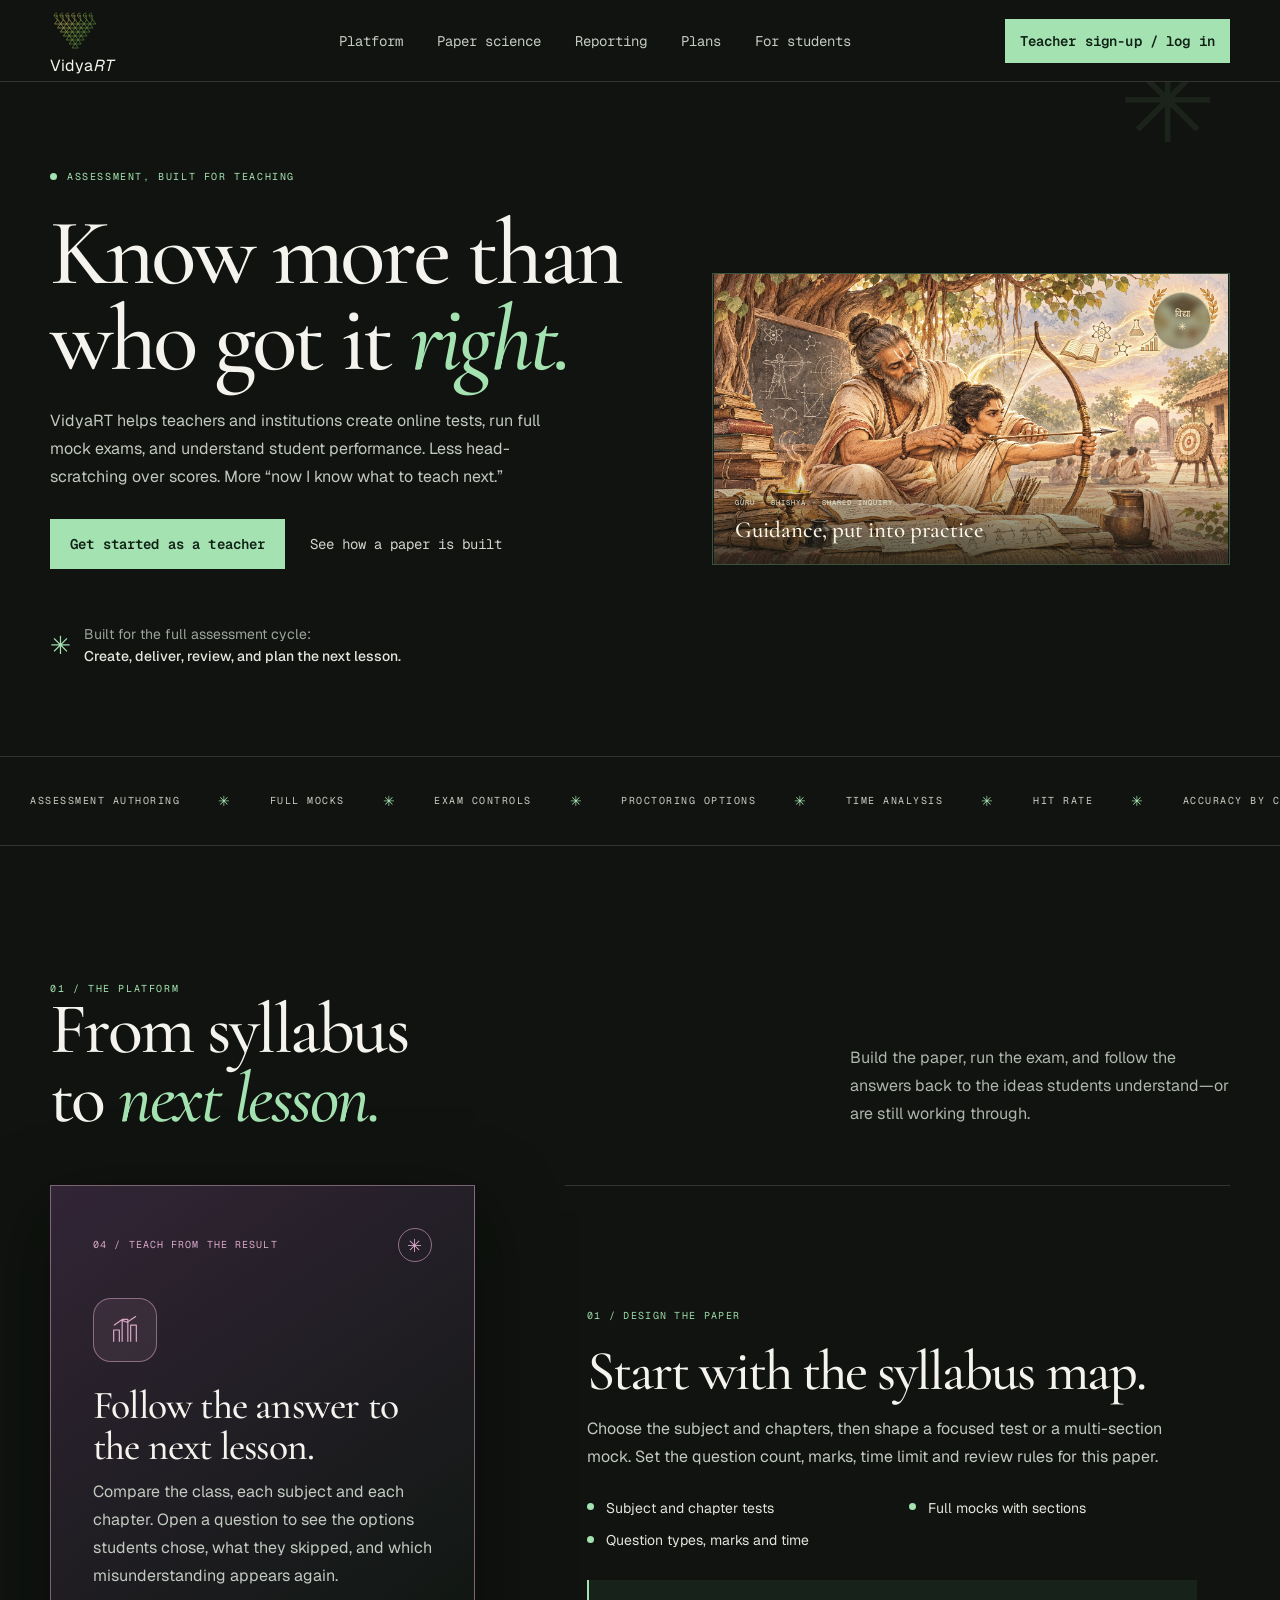
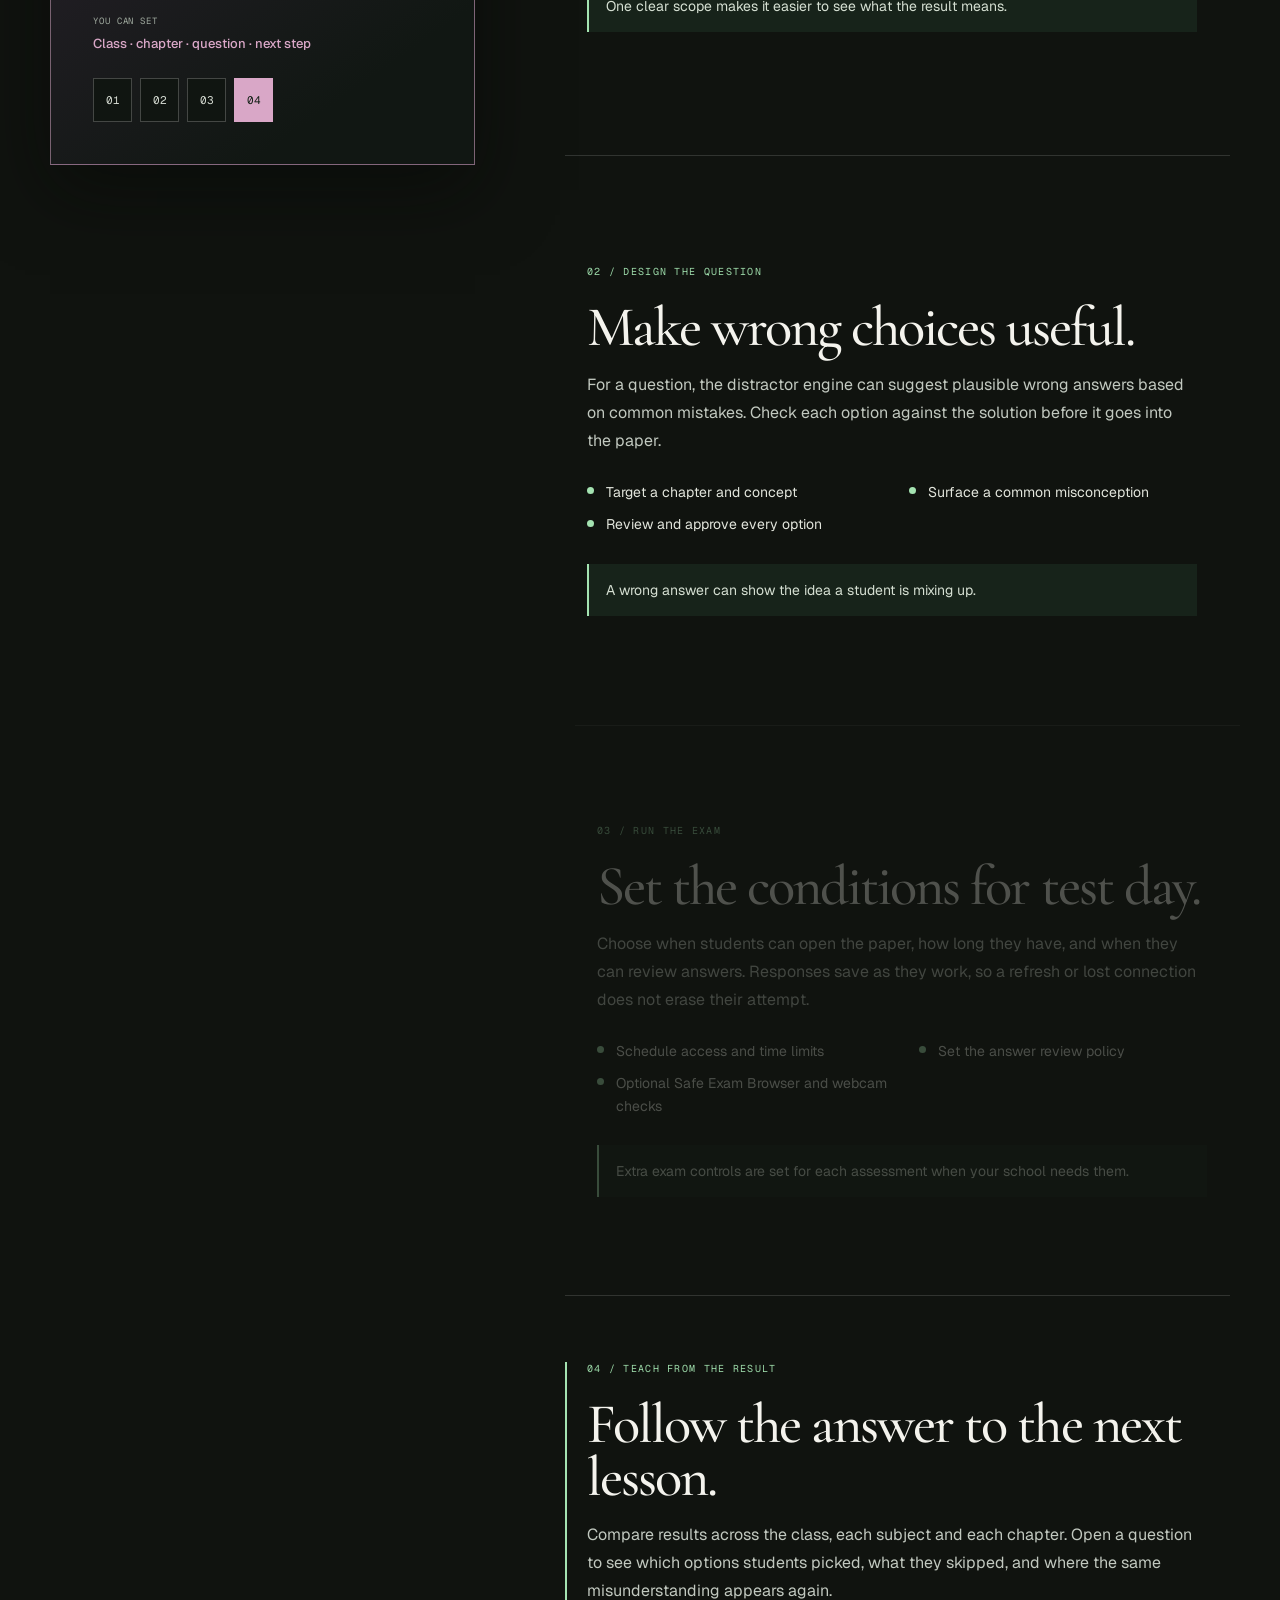
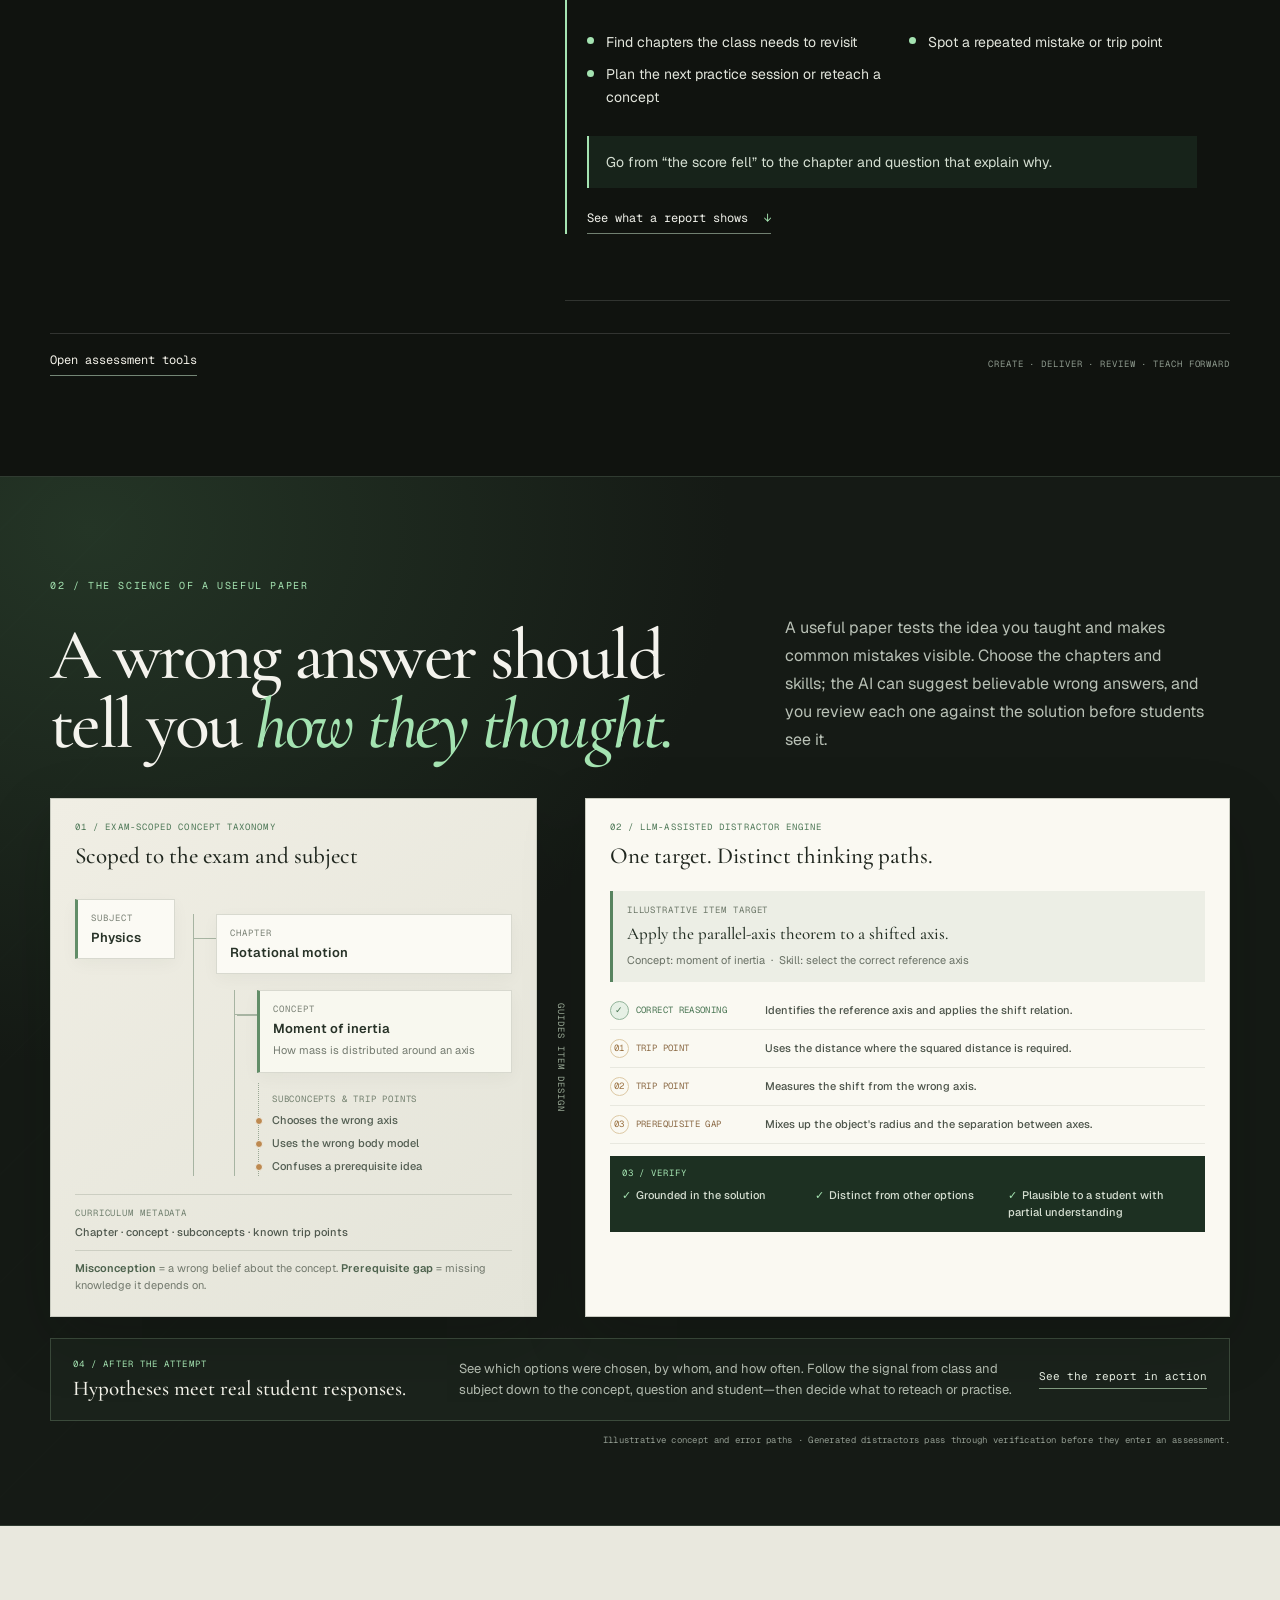
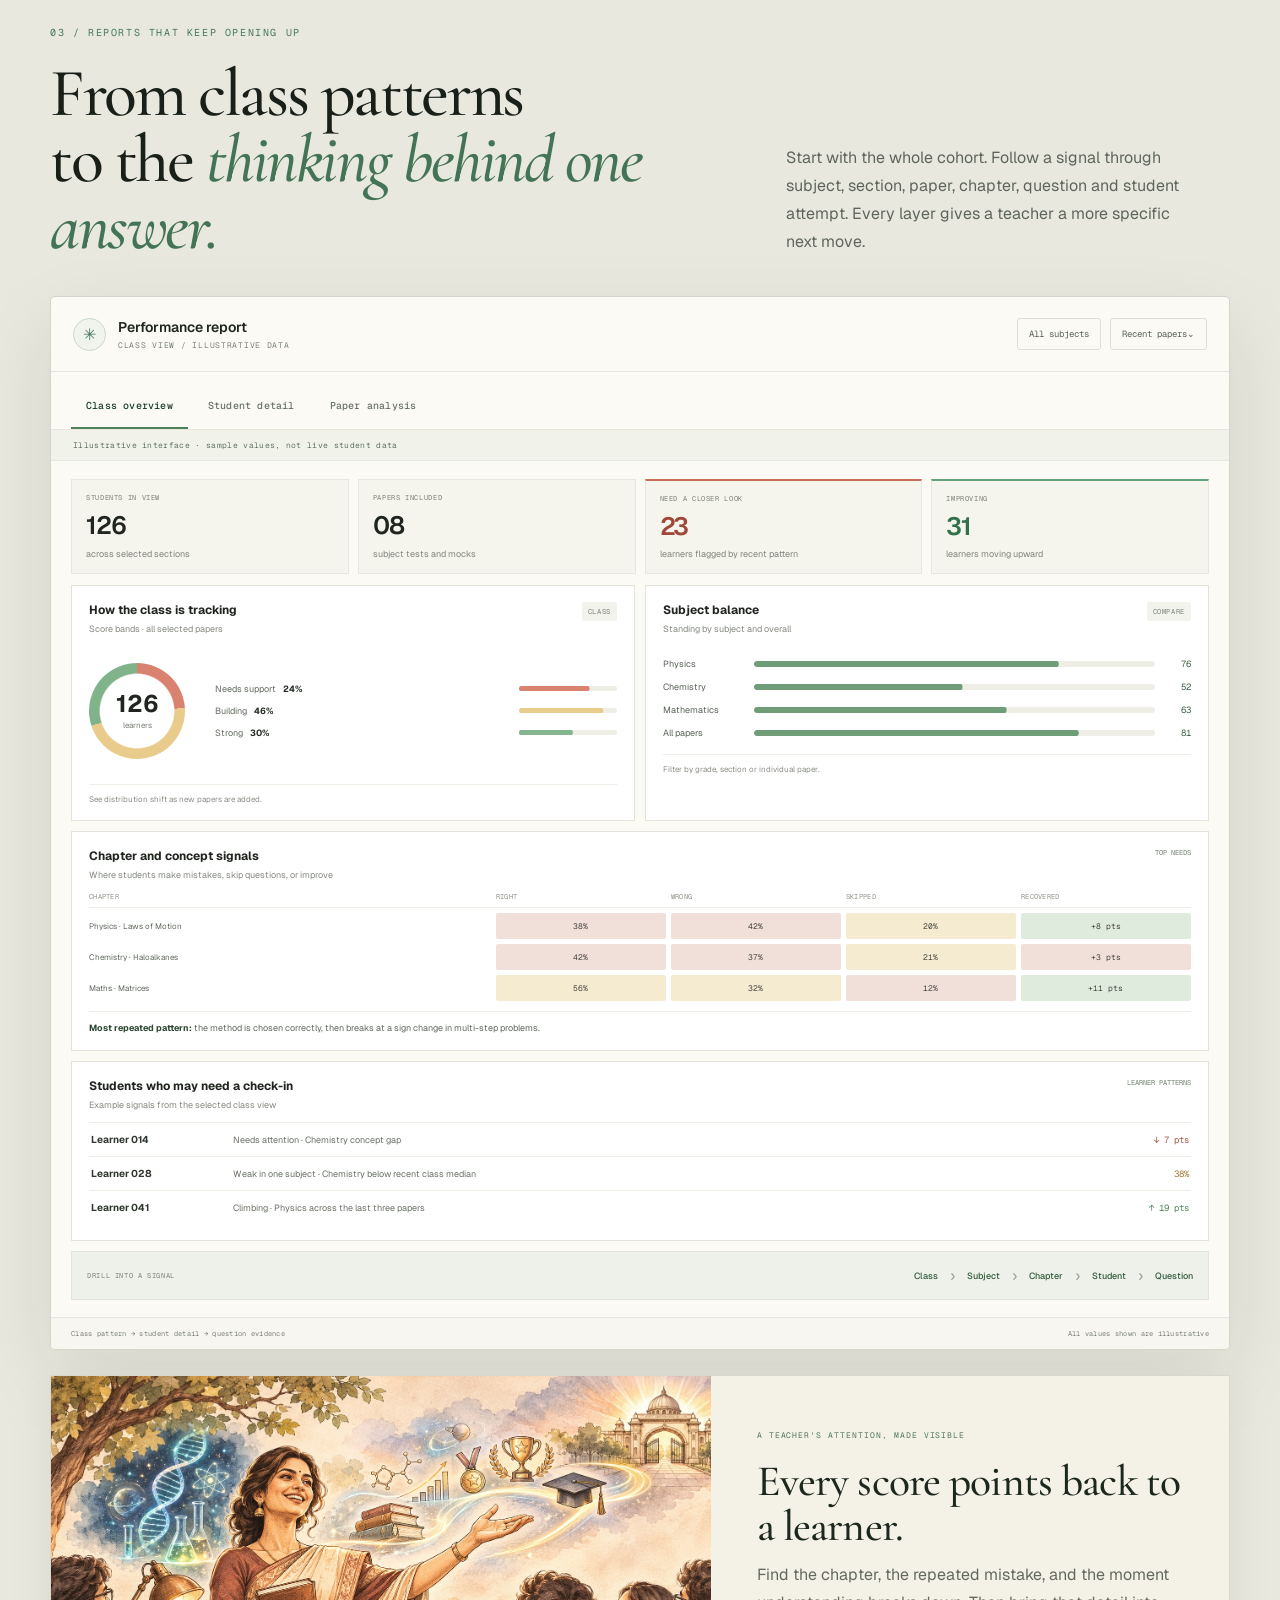
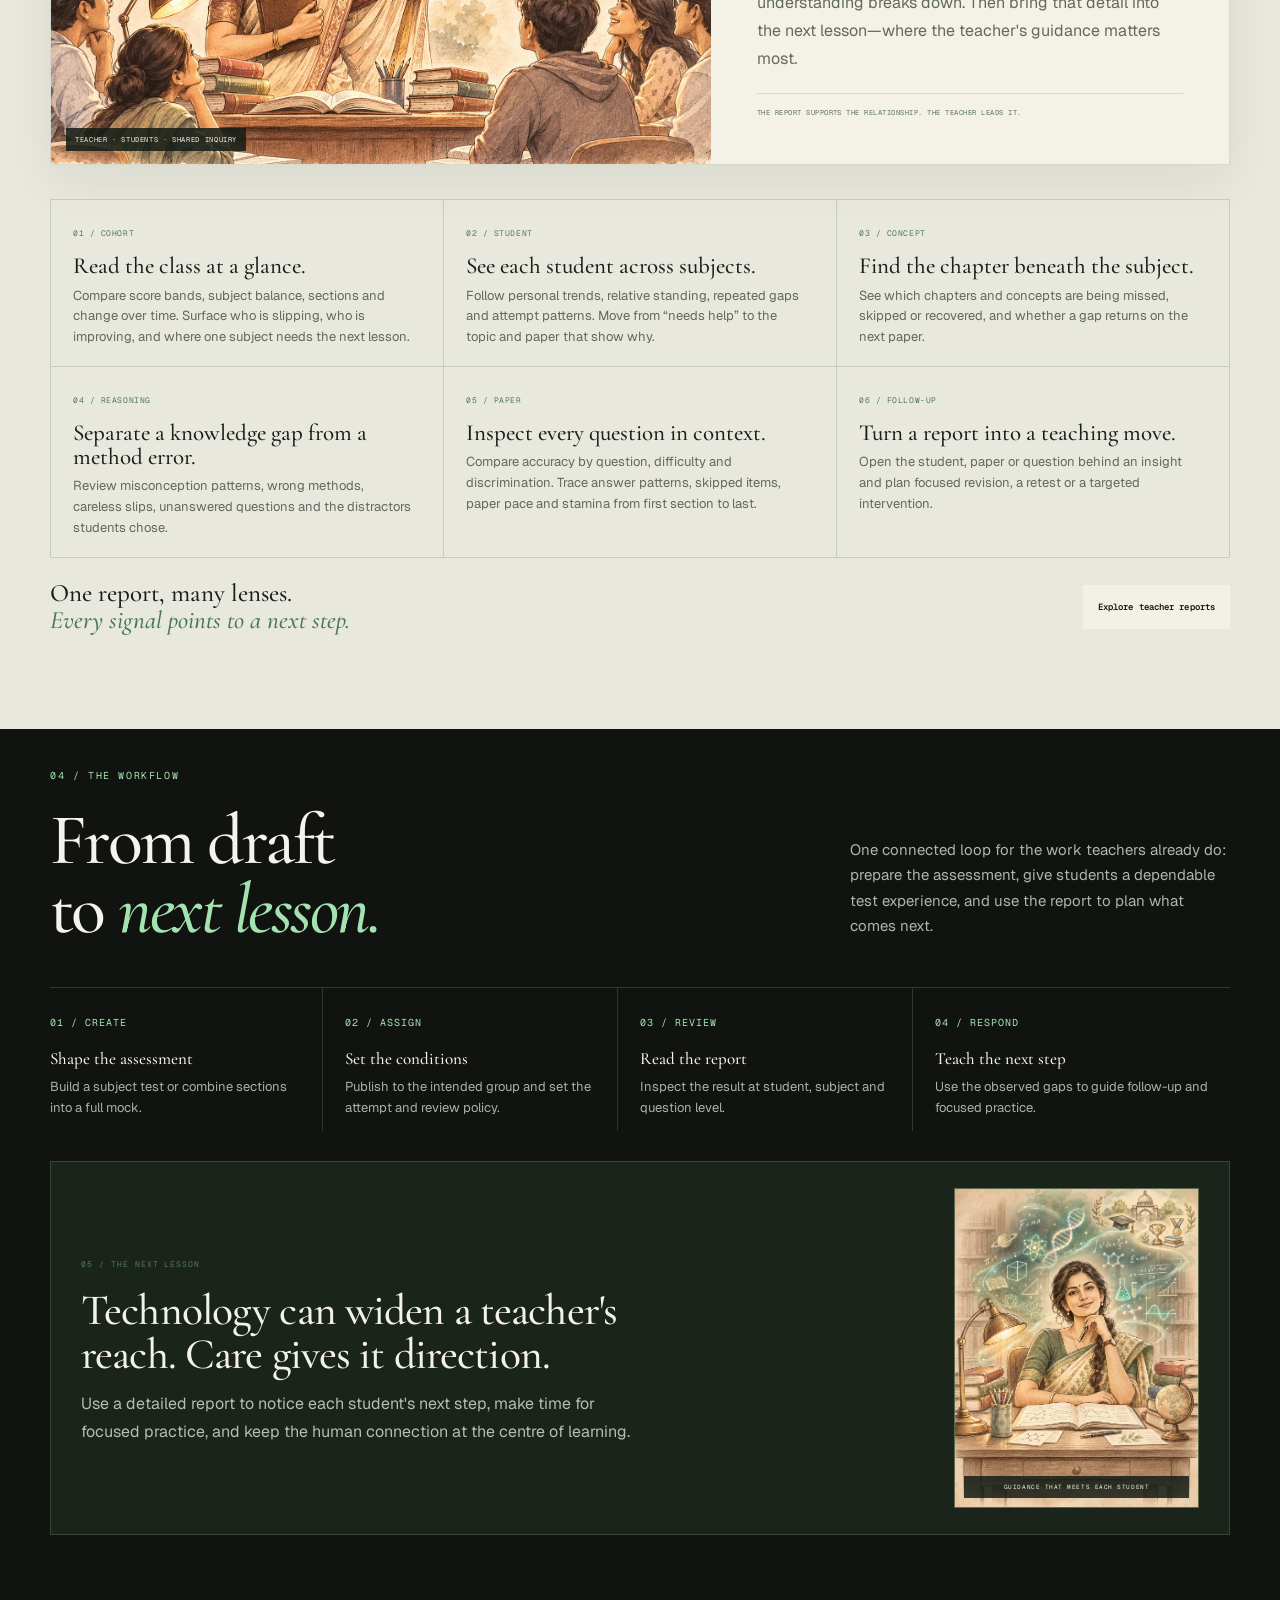
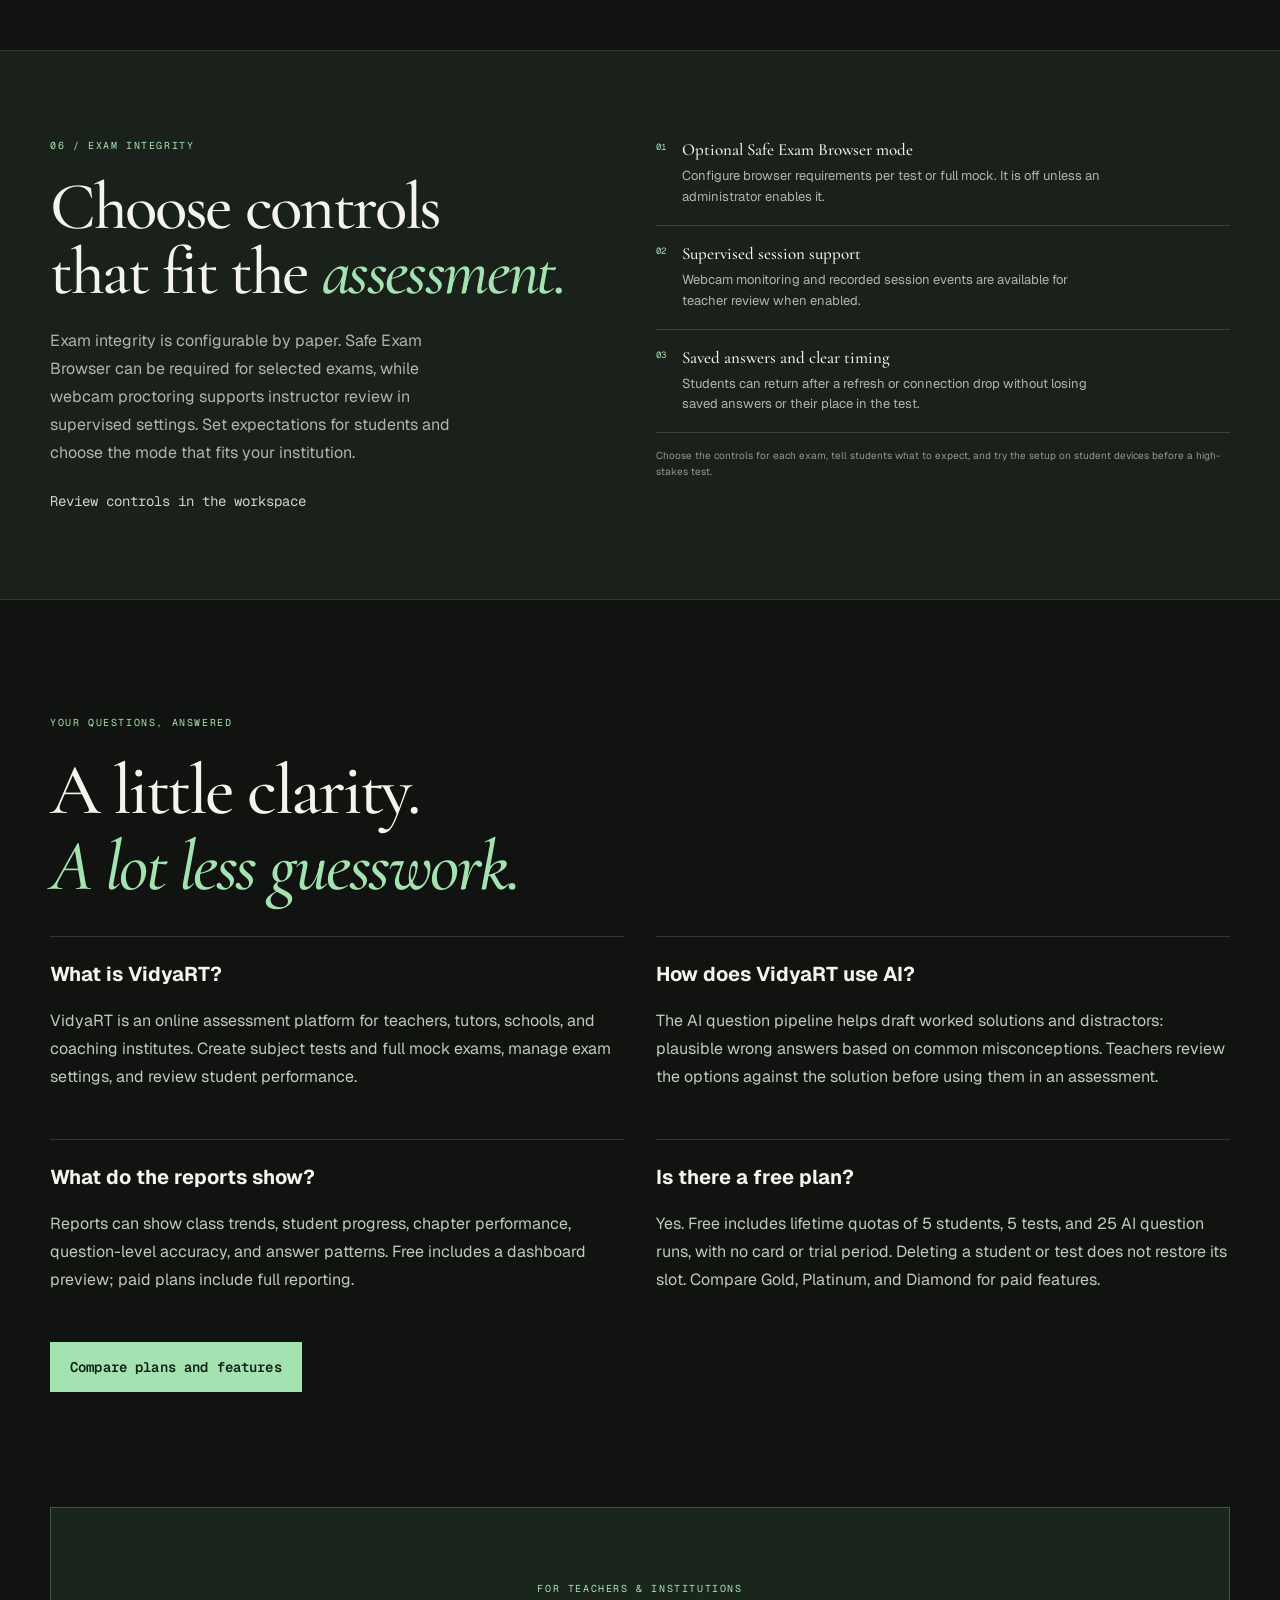
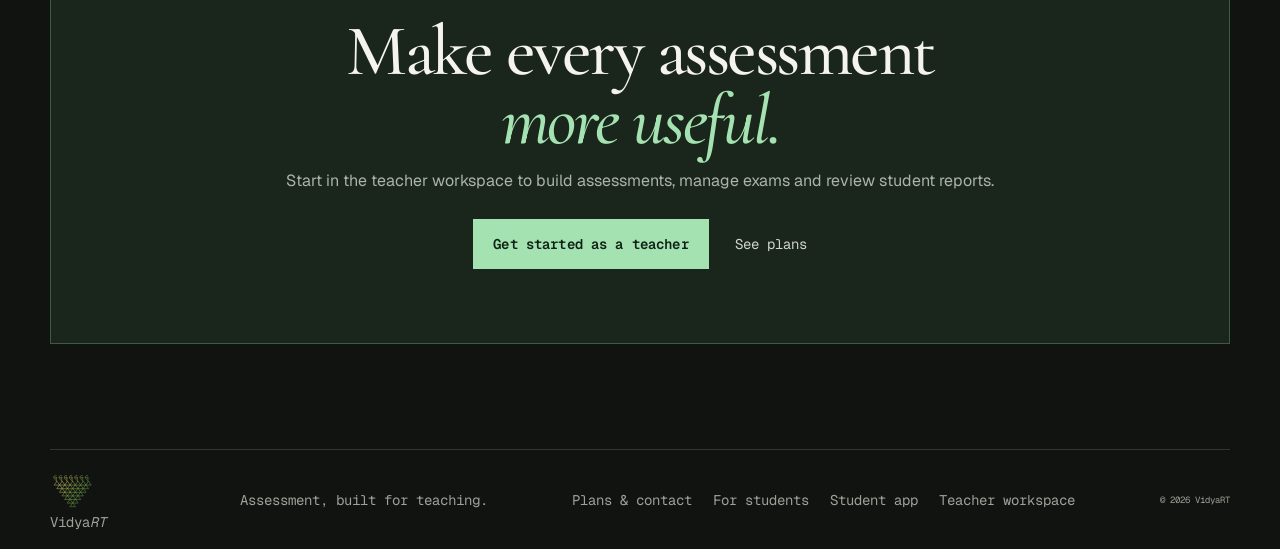
==== commit 0dfd53cd: "fix" ====
--- a/index.html
+++ b/index.html
@@ -1,17 +1,22 @@
 <!doctype html>
-<html lang="en"><head>
+<html lang="en-IN"><head>
   <meta charset="utf-8"><meta name="viewport" content="width=device-width, initial-scale=1">
-  <title>VidyaRT for Teachers — Build better assessments. Teach from evidence.</title>
-  <meta name="description" content="Create subject tests and full mocks with concept-grounded question design, misconception-based distractors, exam controls, and detailed reports teachers can act on.">
-  <meta name="robots" content="index, follow"><meta name="author" content="VidyaRT"><meta name="keywords" content="teacher assessment platform, exam paper builder, subject tests, full mock tests, question analysis, student performance reports, online proctoring">
+  <title>Online Assessment Platform for Teachers | VidyaRT</title>
+  <meta name="description" content="Create online tests and mock exams with VidyaRT. Explore AI-assisted question design, exam controls, and student performance reports. Start with a free plan.">
+  <meta name="robots" content="index, follow, max-image-preview:large"><meta name="author" content="VidyaRT">
   <meta name="theme-color" content="#10130f"><link rel="canonical" href="https://vidyart.com/"><link rel="icon" type="image/svg+xml" href="brand-mark.svg"><link rel="alternate icon" type="image/png" href="favicon.png">
-  <meta property="og:title" content="VidyaRT for Teachers"><meta property="og:description" content="Assessment infrastructure built for real teaching: flexible test creation, exam controls, supervised proctoring and detailed reports."><meta property="og:type" content="website"><meta property="og:url" content="https://vidyart.com/"><meta property="og:site_name" content="VidyaRT"><meta property="og:locale" content="en_IN"><meta property="og:image" content="https://vidyart.com/logo-mark.png"><meta name="twitter:card" content="summary_large_image"><meta name="twitter:title" content="VidyaRT for Teachers"><meta name="twitter:description" content="Assessment authoring, configurable exam controls and detailed student reports."><meta name="twitter:image" content="https://vidyart.com/logo-mark.png">
-  <script type="application/ld+json">{"@context":"https://schema.org","@type":"Organization","name":"VidyaRT","alternateName":"Vidya-RT","url":"https://vidyart.com/","logo":"https://vidyart.com/logo-mark.png","sameAs":["https://vidyart.info/","https://vidyart.online/"],"description":"Assessment authoring, exam controls and student reports for teachers and institutions."}</script>
+  <meta property="og:title" content="Online Assessment Platform for Teachers | VidyaRT"><meta property="og:description" content="Create online tests and mock exams with VidyaRT. Explore AI-assisted question design, exam controls, and student performance reports. Start with a free plan."><meta property="og:type" content="website"><meta property="og:url" content="https://vidyart.com/"><meta property="og:site_name" content="VidyaRT"><meta property="og:locale" content="en_IN"><meta property="og:image" content="https://vidyart.com/logo-mark.png"><meta name="twitter:card" content="summary"><meta name="twitter:title" content="Online Assessment Platform for Teachers | VidyaRT"><meta name="twitter:description" content="Create online tests and mock exams with VidyaRT. Explore AI-assisted question design, exam controls, and student performance reports. Start with a free plan."><meta name="twitter:image" content="https://vidyart.com/logo-mark.png">
+  
   <link rel="preconnect" href="https://fonts.googleapis.com"><link rel="preconnect" href="https://fonts.gstatic.com" crossorigin><link href="https://fonts.googleapis.com/css2?family=Geist+Mono:wght@400;500;600&family=Geist:wght@400;500;600;700&family=Cormorant+Garamond:ital,wght@0,500;0,600;1,500;1,600&display=swap" rel="stylesheet"><link rel="stylesheet" href="site.css">
+<link rel="stylesheet" href="refinements.css">
+<meta property="og:image:alt" content="VidyaRT logo">
+<meta name="twitter:image:alt" content="VidyaRT logo">
+<script type="application/ld+json">{"@context": "https://schema.org", "@graph": [{"@type": "Organization", "@id": "https://vidyart.com/#organization", "name": "VidyaRT", "url": "https://vidyart.com/", "logo": "https://vidyart.com/logo-mark.png"}, {"@type": "WebSite", "@id": "https://vidyart.com/#website", "name": "VidyaRT", "url": "https://vidyart.com/", "publisher": {"@id": "https://vidyart.com/#organization"}}, {"@type": "WebPage", "@id": "https://vidyart.com/#webpage", "url": "https://vidyart.com/", "name": "Online Assessment Platform for Teachers | VidyaRT", "description": "Create online tests and mock exams with VidyaRT. Explore AI-assisted question design, exam controls, and student performance reports. Start with a free plan.", "inLanguage": "en-IN", "isPartOf": {"@id": "https://vidyart.com/#website"}}, {"@type": "FAQPage", "@id": "https://vidyart.com/#faq", "mainEntity": [{"@type": "Question", "name": "What is VidyaRT?", "acceptedAnswer": {"@type": "Answer", "text": "VidyaRT is an online assessment platform for teachers, tutors, schools, and coaching institutes. Create subject tests and full mock exams, manage exam settings, and review student performance."}}, {"@type": "Question", "name": "How does VidyaRT use AI?", "acceptedAnswer": {"@type": "Answer", "text": "The AI question pipeline helps draft worked solutions and distractors: plausible wrong answers based on common misconceptions. Teachers review the options against the solution before using them in an assessment."}}, {"@type": "Question", "name": "What do the reports show?", "acceptedAnswer": {"@type": "Answer", "text": "Reports can show class trends, student progress, chapter performance, question-level accuracy, and answer patterns. Free includes a dashboard preview; paid plans include full reporting."}}, {"@type": "Question", "name": "Is there a free plan?", "acceptedAnswer": {"@type": "Answer", "text": "Yes. Free includes lifetime quotas of 5 students, 5 tests, and 25 AI question runs, with no card or trial period. Deleting a student or test does not restore its slot. Compare Gold, Platinum, and Diamond for paid features."}}]}]}</script>
 </head><body>
-  <header class="topbar"><a class="brand" href="#top" aria-label="VidyaRT home"><img class="brand-icon" src="vidyart-logo.svg" alt="VidyaRT"><span class="brand-name">Vidya<em>RT</em></span></a><nav aria-label="Main navigation"><a href="#platform">Platform</a><a href="#paper-science">Paper science</a><a href="#insight">Reporting</a><a href="plans.html">Plans</a><a href="https://vidyart.info/">For students <span aria-hidden="true">↗</span></a></nav><a class="button button-small" href="https://admin.vidyart.online/">Teacher sign up / login <span>↗</span></a></header>
-  <main id="top">
-    <section class="hero wrap"><div class="hero-copy"><div class="eyebrow"><i></i> ASSESSMENT, BUILT FOR TEACHING</div><h1>Know more than<br>who got it <em>right.</em></h1><p class="lead">Create and run serious assessments. Then see the detail behind every result, so your next lesson, intervention or practice set can start from evidence.</p><div class="actions"><a class="button" href="https://admin.vidyart.online/">Get started as a teacher <span>↗</span></a><a class="text-link" href="#paper-science">See how a paper is built <span>↓</span></a></div><div class="hero-note"><span class="note-mark">✳</span><span>Built for the full assessment cycle:<br><strong>create, deliver, review, and teach forward.</strong></span></div></div><div class="hero-art hero-art-gurukul"><img class="hero-gurukul-image" src="images/gurukul-guides-archery.jpg" alt="A guru guides a student as he practices archery beneath a banyan tree, with learning and achievement in view" fetchpriority="high" decoding="async"><div class="art-caption"><span>GURU · SHISHYA · SHARED INQUIRY</span><b>Guidance, put into practice</b></div><span class="art-seal" aria-hidden="true">विद्या<br>✳</span></div></section>
+<a class="skip-link" href="#main-content">Skip to content</a>
+  <header class="topbar"><a class="brand" href="./" aria-label="VidyaRT home"><img class="brand-icon" src="vidyart-logo.svg" alt="VidyaRT"><span class="brand-name">Vidya<em>RT</em></span></a><nav aria-label="Main navigation"><a href="#platform">Platform</a><a href="#paper-science">Paper science</a><a href="#insight">Reporting</a><a href="plans.html">Plans</a><a href="https://vidyart.info/">For students</a></nav><a class="button button-small" href="https://admin.vidyart.online/">Teacher sign-up / log in</a></header>
+  <main id="main-content">
+    <section class="hero wrap"><div class="hero-copy"><div class="eyebrow"><i></i> ASSESSMENT, BUILT FOR TEACHING</div><h1>Know more than<br>who got it <em>right.</em></h1><p class="lead">VidyaRT helps teachers and institutions create online tests, run full mock exams, and understand student performance. Less head-scratching over scores. More “now I know what to teach next.”</p><div class="actions"><a class="button" href="https://admin.vidyart.online/">Get started as a teacher</a><a class="text-link" href="#paper-science">See how a paper is built</a></div><div class="hero-note"><span class="note-mark">✳</span><span>Built for the full assessment cycle:<br><strong>Create, deliver, review, and plan the next lesson.</strong></span></div></div><div class="hero-art hero-art-gurukul"><img class="hero-gurukul-image" src="images/gurukul-guides-archery.jpg" alt="A guru guides a student as he practices archery beneath a banyan tree, with learning and achievement in view" fetchpriority="high" decoding="async"><div class="art-caption"><span>GURU · SHISHYA · SHARED INQUIRY</span><b>Guidance, put into practice</b></div><span class="art-seal" aria-hidden="true">विद्या<br>✳</span></div></section>
     <div class="ticker" aria-label="Platform capabilities"><div class="ticker-track" aria-hidden="true"><span>ASSESSMENT AUTHORING</span><b>✳</b><span>FULL MOCKS</span><b>✳</b><span>EXAM CONTROLS</span><b>✳</b><span>PROCTORING OPTIONS</span><b>✳</b><span>TIME ANALYSIS</span><b>✳</b><span>HIT RATE</span><b>✳</b><span>ACCURACY BY CHAPTER</span><b>✳</b><span>DETAILED REPORTS</span><b>✳</b><span>ASSESSMENT AUTHORING</span><b>✳</b><span>FULL MOCKS</span><b>✳</b><span>EXAM CONTROLS</span><b>✳</b><span>PROCTORING OPTIONS</span><b>✳</b><span>TIME ANALYSIS</span><b>✳</b><span>HIT RATE</span><b>✳</b><span>ACCURACY BY CHAPTER</span><b>✳</b><span>DETAILED REPORTS</span><b>✳</b></div><span class="sr-only">Assessment authoring, full mocks, exam controls, proctoring options, time analysis, hit rate, accuracy by chapter and detailed reports.</span></div>
     <section class="section wrap platform-story" id="platform" aria-labelledby="platform-title">
       <div class="section-head platform-story-heading"><div><div class="eyebrow">01 / THE PLATFORM</div><h2 id="platform-title">From syllabus<br>to <em>next lesson.</em></h2></div><p>Build the paper, run the exam, and follow the answers back to the ideas students understand—or are still working through.</p></div>
@@ -41,11 +46,11 @@
           </article>
           <article class="platform-story-step" data-platform-step="report" data-step="04 / TEACH FROM THE RESULT">
             <span>04 / TEACH FROM THE RESULT</span><h3>Follow the answer to the next lesson.</h3><p>Compare results across the class, each subject and each chapter. Open a question to see which options students picked, what they skipped, and where the same misunderstanding appears again.</p>
-            <ul><li>Find chapters the class needs to revisit</li><li>Spot a repeated mistake or trip point</li><li>Choose the next practice or reteach</li></ul><div class="platform-story-note">Go from “the score fell” to the chapter and question that explain why.</div><a class="platform-story-link" href="#insight">See what a report shows <b>↓</b></a>
+            <ul><li>Find chapters the class needs to revisit</li><li>Spot a repeated mistake or trip point</li><li>Plan the next practice session or reteach a concept</li></ul><div class="platform-story-note">Go from “the score fell” to the chapter and question that explain why.</div><a class="platform-story-link" href="#insight">See what a report shows <b>↓</b></a>
           </article>
         </div>
       </div>
-      <div class="platform-story-footer"><a href="https://admin.vidyart.online/">Open assessment tools <span>↗</span></a><span>CREATE · DELIVER · REVIEW · TEACH FORWARD</span></div>
+      <div class="platform-story-footer"><a href="https://admin.vidyart.online/">Open assessment tools</a><span>CREATE · DELIVER · REVIEW · TEACH FORWARD</span></div>
     </section>
     <section class="paper-science" id="paper-science" aria-labelledby="paper-science-title">
       <div class="wrap">
@@ -70,7 +75,7 @@
             <div class="taxonomy-foot"><span>CURRICULUM METADATA</span><b>Chapter · concept · subconcepts · known trip points</b></div>
             <div class="taxonomy-note"><b>Misconception</b> = a wrong belief about the concept. <b>Prerequisite gap</b> = missing knowledge it depends on.</div>
           </div>
-          <div class="engine-connector" aria-hidden="true"><span>→</span><small>GUIDES ITEM DESIGN</small></div>
+          <div class="engine-connector" aria-hidden="true"><small>GUIDES ITEM DESIGN</small></div>
           <div class="distractor-board">
             <div class="engine-label"><span>02 / LLM-ASSISTED DISTRACTOR ENGINE</span><b>One target. Distinct thinking paths.</b></div>
             <div class="item-blueprint"><span>ILLUSTRATIVE ITEM TARGET</span><b>Apply the parallel-axis theorem to a shifted axis.</b><small>Concept: moment of inertia &nbsp;·&nbsp; Skill: select the correct reference axis</small></div>
@@ -78,13 +83,13 @@
             <div class="option-path"><span><i>01</i> TRIP POINT</span><b>Uses the distance where the squared distance is required.</b></div>
             <div class="option-path"><span><i>02</i> TRIP POINT</span><b>Measures the shift from the wrong axis.</b></div>
             <div class="option-path"><span><i>03</i> PREREQUISITE GAP</span><b>Mixes up the object's radius and the separation between axes.</b></div>
-            <div class="engine-checks"><span>03 / VERIFY</span><b>Grounded in the solution</b><b>Distinct from other options</b><b>Plausible for a partial understanding</b></div>
+            <div class="engine-checks"><span>03 / VERIFY</span><b>Grounded in the solution</b><b>Distinct from other options</b><b>Plausible to a student with partial understanding</b></div>
           </div>
         </div>
         <div class="paper-loop">
           <div class="paper-loop-heading"><span>04 / AFTER THE ATTEMPT</span><b>Hypotheses meet real student responses.</b></div>
           <p>See which options were chosen, by whom, and how often. Follow the signal from class and subject down to the concept, question and student—then decide what to reteach or practise.</p>
-          <a href="#insight">See the report in action <span>↓</span></a>
+          <a href="#insight">See the report in action</a>
         </div>
         <div class="paper-science-note">Illustrative concept and error paths · Generated distractors pass through verification before they enter an assessment.</div>
       </div>
@@ -103,8 +108,8 @@
               <article class="viz-card"><div class="viz-heading"><div><b>How the class is tracking</b><small>Score bands · all selected papers</small></div><span>CLASS</span></div><div class="band-chart"><div class="band-total"><strong>126</strong><small>learners</small></div><div class="band-bars"><div><i class="band-low" style="--bar:.72"></i><span>Needs support <b>24%</b></span></div><div><i class="band-middle" style="--bar:.86"></i><span>Building <b>46%</b></span></div><div><i class="band-high" style="--bar:.55"></i><span>Strong <b>30%</b></span></div></div></div><div class="chart-caption">See distribution shift as new papers are added.</div></article>
               <article class="viz-card"><div class="viz-heading"><div><b>Subject balance</b><small>Standing by subject and overall</small></div><span>COMPARE</span></div><div class="subject-bars"><div><span>Physics</span><i><b style="--bar:.76"></b></i><strong>76</strong></div><div><span>Chemistry</span><i><b style="--bar:.52"></b></i><strong>52</strong></div><div><span>Mathematics</span><i><b style="--bar:.63"></b></i><strong>63</strong></div><div><span>All papers</span><i><b style="--bar:.81"></b></i><strong>81</strong></div></div><div class="chart-caption">Filter by grade, section or individual paper.</div></article>
             </div>
-            <div class="chapter-card"><div class="chapter-head"><div><b>Chapter and concept signals</b><small>Where answers go wrong, get skipped or recover</small></div><span>TOP NEEDS</span></div><div class="chapter-row header"><span>CHAPTER</span><span>RIGHT</span><span>WRONG</span><span>SKIPPED</span><span>RECOVERED</span></div><div class="chapter-row"><span>Physics · Laws of Motion</span><span class="chapter-cell">38%</span><span class="chapter-cell">42%</span><span class="chapter-cell heat-mid">20%</span><span class="chapter-cell heat-good">+8 pts</span></div><div class="chapter-row"><span>Chemistry · Haloalkanes</span><span class="chapter-cell">42%</span><span class="chapter-cell">37%</span><span class="chapter-cell heat-mid">21%</span><span class="chapter-cell">+3 pts</span></div><div class="chapter-row"><span>Maths · Matrices</span><span class="chapter-cell heat-mid">56%</span><span class="chapter-cell heat-mid">32%</span><span class="chapter-cell">12%</span><span class="chapter-cell heat-good">+11 pts</span></div><div class="chapter-note"><b>Most repeated pattern:</b> the method is chosen correctly, then breaks at a sign change in multi-step problems.</div></div>
-            <div class="student-list-card"><div class="chapter-head"><div><b>Students to look at</b><small>Example signals from the selected class view</small></div><span>LEARNER PATTERNS</span></div><div class="student-list-row"><b>Learner 014</b><span>Needs attention · Chemistry concept gap</span><strong class="drop">↓ 7 pts</strong></div><div class="student-list-row"><b>Learner 028</b><span>Weak in one subject · Chemistry below recent class median</span><strong class="hold">38%</strong></div><div class="student-list-row"><b>Learner 041</b><span>Climbing · Physics across the last three papers</span><strong class="rise">↑ 19 pts</strong></div></div>
+            <div class="chapter-card"><div class="chapter-head"><div><b>Chapter and concept signals</b><small>Where students make mistakes, skip questions, or improve</small></div><span>TOP NEEDS</span></div><div class="chapter-row header"><span>CHAPTER</span><span>RIGHT</span><span>WRONG</span><span>SKIPPED</span><span>RECOVERED</span></div><div class="chapter-row"><span>Physics · Laws of Motion</span><span class="chapter-cell">38%</span><span class="chapter-cell">42%</span><span class="chapter-cell heat-mid">20%</span><span class="chapter-cell heat-good">+8 pts</span></div><div class="chapter-row"><span>Chemistry · Haloalkanes</span><span class="chapter-cell">42%</span><span class="chapter-cell">37%</span><span class="chapter-cell heat-mid">21%</span><span class="chapter-cell">+3 pts</span></div><div class="chapter-row"><span>Maths · Matrices</span><span class="chapter-cell heat-mid">56%</span><span class="chapter-cell heat-mid">32%</span><span class="chapter-cell">12%</span><span class="chapter-cell heat-good">+11 pts</span></div><div class="chapter-note"><b>Most repeated pattern:</b> the method is chosen correctly, then breaks at a sign change in multi-step problems.</div></div>
+            <div class="student-list-card"><div class="chapter-head"><div><b>Students who may need a check-in</b><small>Example signals from the selected class view</small></div><span>LEARNER PATTERNS</span></div><div class="student-list-row"><b>Learner 014</b><span>Needs attention · Chemistry concept gap</span><strong class="drop">↓ 7 pts</strong></div><div class="student-list-row"><b>Learner 028</b><span>Weak in one subject · Chemistry below recent class median</span><strong class="hold">38%</strong></div><div class="student-list-row"><b>Learner 041</b><span>Climbing · Physics across the last three papers</span><strong class="rise">↑ 19 pts</strong></div></div>
             <div class="drill-path"><span>DRILL INTO A SIGNAL</span><b>Class</b><i>›</i><b>Subject</b><i>›</i><b>Chapter</b><i>›</i><b>Student</b><i>›</i><b>Question</b></div>
           </div>
           <div class="report-panel" id="report-student" role="tabpanel" tabindex="0" aria-labelledby="tab-student" data-report-panel="student" hidden>
@@ -116,21 +121,22 @@
           <div class="report-panel" id="report-paper" role="tabpanel" tabindex="0" aria-labelledby="tab-paper" data-report-panel="paper" hidden>
             <div class="paper-detail-head"><div><small>ILLUSTRATIVE PAPER VIEW</small><b>Full mock · Physics section</b><span>Question difficulty · distractor choice · pace · stamina</span></div><div class="trend-pill">04 / 06 sections</div></div>
             <div class="paper-detail-grid"><article class="viz-card"><div class="viz-heading"><div><b>Question-level accuracy</b><small>Which items separated strong from developing students</small></div><span>28 ITEMS</span></div><div class="question-bars"> <div><span>Q01</span><i><b style="--bar:.82"></b></i><strong>82%</strong></div><div><span>Q02</span><i><b style="--bar:.67"></b></i><strong>67%</strong></div><div><span>Q03</span><i><b style="--bar:.39"></b></i><strong>39%</strong></div><div><span>Q04</span><i><b style="--bar:.73"></b></i><strong>73%</strong></div><div><span>Q05</span><i><b style="--bar:.28"></b></i><strong>28%</strong></div><div><span>Q06</span><i><b style="--bar:.55"></b></i><strong>55%</strong></div></div><div class="focus-callout"><small>ITEM DISCRIMINATION · SAMPLE</small><b>Q05 separated the top quartile</b><span>28% right overall · 61% of high scorers · distractor C attracted 34% of the lowest quartile</span></div></article><article class="viz-card"><div class="viz-heading"><div><b>Where marks were lost</b><small>Answer pattern across the paper</small></div><span>ERROR TYPES</span></div><div class="error-stack"><div><span>Concept gap</span><i><b style="--bar:.28"></b></i><strong>28%</strong></div><div><span>Wrong method</span><i><b style="--bar:.46"></b></i><strong>46%</strong></div><div><span>Careless slip</span><i><b style="--bar:.16"></b></i><strong>16%</strong></div><div><span>Left blank</span><i><b style="--bar:.24"></b></i><strong>24%</strong></div></div><div class="focus-callout"><small>TOP MISCONCEPTION · SAMPLE</small><b>Selected a familiar formula outside its conditions</b></div></article><article class="viz-card compact-viz"><div class="viz-heading"><div><b>Pace and accuracy</b><small>Fast misses, careful solves, stuck questions</small></div><span>ATTEMPT RHYTHM</span></div><div class="pace-plot"><i class="dot dot-a"></i><i class="dot dot-b"></i><i class="dot dot-c"></i><i class="dot dot-d"></i><i class="dot dot-e"></i><i class="dot dot-f"></i><div class="plot-label plot-fast">RUSHING</div><div class="plot-label plot-fluent">FLUENT</div><div class="plot-label plot-stuck">STUCK</div><div class="plot-label plot-careful">CAREFUL</div></div></article><article class="viz-card compact-viz"><div class="viz-heading"><div><b>Stamina through the paper</b><small>Accuracy by quarter</small></div><span>SECTION PACE</span></div><div class="stamina-bars"><div><i style="--bar:.72"></i><b>72%</b><small>First</small></div><div><i style="--bar:.61"></i><b>61%</b><small>Second</small></div><div><i style="--bar:.58"></i><b>58%</b><small>Third</small></div><div><i style="--bar:.43"></i><b>43%</b><small>Last</small></div></div></article></div>
-            <div class="integrity-strip"><article><small>ATTEMPT COVERAGE</small><b>94% completed</b><span>118 of 126 learners submitted</span></article><article><small>NOT SAT</small><b>08 learners</b><span>Open the roster list</span></article><article><small>INTEGRITY EVENTS</small><b>03 flagged</b><span>Teacher review available</span></article><article><small>SESSION MODE</small><b>Supervised</b><span>Based on enabled exam controls</span></article></div>
+            <div class="integrity-strip"><article><small>ATTEMPT COVERAGE</small><b>94% completed</b><span>118 of 126 learners submitted</span></article><article><small>NOT ATTEMPTED</small><b>08 learners</b><span>Open the roster list</span></article><article><small>INTEGRITY EVENTS</small><b>03 flagged</b><span>Teacher review available</span></article><article><small>SESSION MODE</small><b>Supervised</b><span>Based on enabled exam controls</span></article></div>
           </div>
           <div class="demo-foot"><span>Class pattern → student detail → question evidence</span><span>All values shown are illustrative</span></div>
         </div>
         <div class="teacher-ethos story-reveal"><figure><img src="images/gurukul-lady-teacher.jpg" alt="A woman teacher shares science and mathematics ideas with students gathered around a classroom table" loading="lazy" decoding="async"><figcaption>TEACHER · STUDENTS · SHARED INQUIRY</figcaption></figure><div><span class="ethos-kicker">A TEACHER'S ATTENTION, MADE VISIBLE</span><h3>Every score points back to a learner.</h3><p>Find the chapter, the repeated mistake, and the moment understanding breaks down. Then bring that detail into the next lesson—where the teacher's guidance matters most.</p><span class="ethos-signoff">THE REPORT SUPPORTS THE RELATIONSHIP. THE TEACHER LEADS IT.</span></div></div>
         <div class="report-depth-grid"><article><span>01 / COHORT</span><h3>Read the class at a glance.</h3><p>Compare score bands, subject balance, sections and change over time. Surface who is slipping, who is improving, and where one subject needs the next lesson.</p></article><article><span>02 / STUDENT</span><h3>See each student across subjects.</h3><p>Follow personal trends, relative standing, repeated gaps and attempt patterns. Move from “needs help” to the topic and paper that show why.</p></article><article><span>03 / CONCEPT</span><h3>Find the chapter beneath the subject.</h3><p>See which chapters and concepts are being missed, skipped or recovered, and whether a gap returns on the next paper.</p></article><article><span>04 / REASONING</span><h3>Separate a knowledge gap from a method error.</h3><p>Review misconception patterns, wrong methods, careless slips, unanswered questions and the distractors students chose.</p></article><article><span>05 / PAPER</span><h3>Inspect every question in context.</h3><p>Compare accuracy by question, difficulty and discrimination. Trace answer patterns, skipped items, paper pace and stamina from first section to last.</p></article><article><span>06 / FOLLOW-UP</span><h3>Turn a report into a teaching move.</h3><p>Open the student, paper or question behind an insight and plan focused revision, a retest or a targeted intervention.</p></article></div>
-        <div class="report-close"><p>One report, many lenses.<br><em>Every signal points to a next step.</em></p><a class="button button-light" href="https://admin.vidyart.online/">Explore teacher reports <span>↗</span></a></div>
+        <div class="report-close"><p>One report, many lenses.<br><em>Every signal points to a next step.</em></p><a class="button button-light" href="https://admin.vidyart.online/">Explore teacher reports</a></div>
       </div>
     </section>
 
-    <section class="section wrap workflow"><div class="eyebrow">04 / THE WORKFLOW</div><div class="section-head"><h2>From draft<br>to <em>next lesson.</em></h2><p>One connected loop for the work teachers already do: prepare the assessment, give students a dependable attempt, and use the report to plan what comes next.</p></div><div class="workflow-steps"><article><span>01 / CREATE</span><h3>Shape the assessment</h3><p>Build a subject test or combine sections into a full mock.</p></article><article><span>02 / ASSIGN</span><h3>Set the conditions</h3><p>Publish to the intended group and set the attempt and review policy.</p></article><article><span>03 / REVIEW</span><h3>Read the report</h3><p>Inspect the result at student, subject and question level.</p></article><article><span>04 / RESPOND</span><h3>Teach the next step</h3><p>Use the observed gaps to guide follow-up and focused practice.</p></article></div><div class="teacher-next-step story-reveal"><div class="next-step-copy"><span class="ethos-kicker">05 / THE NEXT LESSON</span><h3>Technology can widen a teacher's reach. Care gives it direction.</h3><p>Use a detailed report to notice each student's next step, make time for focused practice, and keep the human connection at the centre of learning.</p></div><figure><img src="images/gurukul-teacher-portrait.webp" alt="A thoughtful teacher surrounded by books and hand-drawn science and mathematics ideas" loading="lazy" decoding="async"><figcaption>GUIDANCE THAT MEETS EACH STUDENT</figcaption></figure></div></section>
-    <section class="secure-band" id="secure"><div class="wrap secure-layout"><div><div class="eyebrow">06 / EXAM INTEGRITY</div><h2>Choose controls<br>that fit the <em>assessment.</em></h2><p>Exam integrity is configurable by paper. Safe Exam Browser can be required for selected exams, while webcam proctoring supports instructor review in supervised settings. Set expectations for students and choose the mode that fits your institution.</p><a class="text-link" href="https://admin.vidyart.online/">Review controls in the workspace <span>↗</span></a></div><div class="secure-list"><div><span>01</span><section><b>Optional Safe Exam Browser mode</b><p>Configure browser requirements per test or full mock. It is off unless an administrator enables it.</p></section></div><div><span>02</span><section><b>Supervised session support</b><p>Webcam monitoring and recorded session events are available for teacher review when enabled.</p></section></div><div><span>03</span><section><b>Saved answers and clear timing</b><p>Students can return after a refresh or connection drop without losing saved answers or their place in the test.</p></section></div><small>Choose the controls for each exam, tell students what to expect, and try the setup on student devices before a high-stakes test.</small></div></div></section>
-    <section class="final-cta wrap"><div class="cta-inner"><div class="eyebrow">FOR TEACHERS & INSTITUTIONS</div><h2>Make every assessment<br><em>more useful.</em></h2><p>Start in the teacher workspace to build assessments, manage exams and review student reports.</p><a class="button" href="https://admin.vidyart.online/">Get started as a teacher <span>↗</span></a> <a class="text-link" href="plans.html" style="margin-left:22px">See plans <span>→</span></a></div><span class="cta-flower">✳</span></section>
+    <section class="section wrap workflow"><div class="eyebrow">04 / THE WORKFLOW</div><div class="section-head"><h2>From draft<br>to <em>next lesson.</em></h2><p>One connected loop for the work teachers already do: prepare the assessment, give students a dependable test experience, and use the report to plan what comes next.</p></div><div class="workflow-steps"><article><span>01 / CREATE</span><h3>Shape the assessment</h3><p>Build a subject test or combine sections into a full mock.</p></article><article><span>02 / ASSIGN</span><h3>Set the conditions</h3><p>Publish to the intended group and set the attempt and review policy.</p></article><article><span>03 / REVIEW</span><h3>Read the report</h3><p>Inspect the result at student, subject and question level.</p></article><article><span>04 / RESPOND</span><h3>Teach the next step</h3><p>Use the observed gaps to guide follow-up and focused practice.</p></article></div><div class="teacher-next-step story-reveal"><div class="next-step-copy"><span class="ethos-kicker">05 / THE NEXT LESSON</span><h3>Technology can widen a teacher's reach. Care gives it direction.</h3><p>Use a detailed report to notice each student's next step, make time for focused practice, and keep the human connection at the centre of learning.</p></div><figure><img src="images/gurukul-teacher-portrait.webp" alt="A thoughtful teacher surrounded by books and hand-drawn science and mathematics ideas" loading="lazy" decoding="async"><figcaption>GUIDANCE THAT MEETS EACH STUDENT</figcaption></figure></div></section>
+    <section class="secure-band" id="secure"><div class="wrap secure-layout"><div><div class="eyebrow">06 / EXAM INTEGRITY</div><h2>Choose controls<br>that fit the <em>assessment.</em></h2><p>Exam integrity is configurable by paper. Safe Exam Browser can be required for selected exams, while webcam proctoring supports instructor review in supervised settings. Set expectations for students and choose the mode that fits your institution.</p><a class="text-link" href="https://admin.vidyart.online/">Review controls in the workspace</a></div><div class="secure-list"><div><span>01</span><section><b>Optional Safe Exam Browser mode</b><p>Configure browser requirements per test or full mock. It is off unless an administrator enables it.</p></section></div><div><span>02</span><section><b>Supervised session support</b><p>Webcam monitoring and recorded session events are available for teacher review when enabled.</p></section></div><div><span>03</span><section><b>Saved answers and clear timing</b><p>Students can return after a refresh or connection drop without losing saved answers or their place in the test.</p></section></div><small>Choose the controls for each exam, tell students what to expect, and try the setup on student devices before a high-stakes test.</small></div></div></section>
+    <section class="section wrap answer-section" id="questions" aria-labelledby="questions-title"><div class="eyebrow">YOUR QUESTIONS, ANSWERED</div><h2 id="questions-title">A little clarity.<br><em>A lot less guesswork.</em></h2><div class="answer-grid"><article><h3>What is VidyaRT?</h3><p>VidyaRT is an online assessment platform for teachers, tutors, schools, and coaching institutes. Create subject tests and full mock exams, manage exam settings, and review student performance.</p></article><article><h3>How does VidyaRT use AI?</h3><p>The AI question pipeline helps draft worked solutions and distractors: plausible wrong answers based on common misconceptions. Teachers review the options against the solution before using them in an assessment.</p></article><article><h3>What do the reports show?</h3><p>Reports can show class trends, student progress, chapter performance, question-level accuracy, and answer patterns. Free includes a dashboard preview; paid plans include full reporting.</p></article><article><h3>Is there a free plan?</h3><p>Yes. Free includes lifetime quotas of 5 students, 5 tests, and 25 AI question runs, with no card or trial period. Deleting a student or test does not restore its slot. Compare Gold, Platinum, and Diamond for paid features.</p></article></div><a class="button" href="plans.html">Compare plans and features</a></section>
+<section class="final-cta wrap"><div class="cta-inner"><div class="eyebrow">FOR TEACHERS & INSTITUTIONS</div><h2>Make every assessment<br><em>more useful.</em></h2><p>Start in the teacher workspace to build assessments, manage exams and review student reports.</p><a class="button" href="https://admin.vidyart.online/">Get started as a teacher</a> <a class="text-link" href="plans.html" style="margin-left:22px">See plans</a></div><span class="cta-flower">✳</span></section>
   </main>
-  <footer class="footer wrap"><a class="brand footer-brand" href="#top"><img class="brand-icon" src="vidyart-logo.svg" alt="VidyaRT"><span class="brand-name">Vidya<em>RT</em></span></a><span>Assessment, built for teaching.</span><div><a href="plans.html">Plans &amp; contact</a><a href="https://vidyart.info/">For students ↗</a><a href="https://app.vidyart.online/">Student app ↗</a><a href="https://admin.vidyart.online/">Teacher workspace ↗</a></div><small>© 2026 VidyaRT</small></footer>
+  <footer class="footer wrap"><a class="brand footer-brand" href="./"><img class="brand-icon" src="vidyart-logo.svg" alt="VidyaRT"><span class="brand-name">Vidya<em>RT</em></span></a><span>Assessment, built for teaching.</span><div><a href="plans.html">Plans &amp; contact</a><a href="https://vidyart.info/">For students</a><a href="https://app.vidyart.online/">Student app</a><a href="https://admin.vidyart.online/">Teacher workspace</a></div><small>© 2026 VidyaRT</small></footer>
 <script>
 (() => {
   document.querySelectorAll('.story-reveal').forEach(scene => {
--- a/refinements.css
+++ b/refinements.css
@@ -0,0 +1,73 @@
+/* Shared readability, keyboard access, and small-screen refinements. */
+body { font-size: 1rem; }
+main, section, article, .hero-copy, .form, .field { min-width: 0; }
+img { max-width: 100%; }
+:focus-visible { outline: 3px solid #64bc82; outline-offset: 5px; }
+.skip-link { position: fixed; top: -100px; left: 1rem; z-index: 100; background: #a4e3b1; color: #102116; padding: 1rem; }
+.skip-link:focus { top: 1rem; }
+section[id] { scroll-margin-top: 2rem; }
+.topbar nav, .button, .text-link, .footer { font-size: .875rem; }
+.button, .topbar nav a, .demo-tabs button, .platform-card-nav button { min-height: 44px; }
+.topbar nav a { display: inline-flex; align-items: center; }
+.actions { flex-wrap: wrap; }
+.hero .lead, .section-head > p, .paper-science-intro p, .platform-story-step p,
+.platform-story-card p, .report-intro p, .teacher-ethos p, .teacher-next-step p,
+.secure-layout > div:first-child > p, .cta-inner p, .p-hero-side div,
+.free-band p.copy, .contact-copy p, .plan .plan-for, .every p, .faq p { font-size: 1rem; line-height: 1.75; }
+.hero-note, .platform-story-step li, .platform-story-note, .free-list li, .plan li,
+.free-note, .free-list small, .plan li small, .form-foot small, .field label,
+.chips label, .form-status, .compare th, .compare td { font-size: .875rem; line-height: 1.6; }
+.field input, .field select, .field textarea { font-size: 1rem; min-height: 48px; }
+.form-top { flex-wrap: wrap; gap: .75rem; font-size: .75rem; }
+.form-top, .free-meters span, .plan .plan-plus { letter-spacing: .05em; }
+.chips label { min-height: 44px; }
+.answer-section h2 { font-size: clamp(2.5rem, 6vw, 4.5rem); line-height: 1.05; margin: 1.5rem 0 2rem; }
+.answer-grid { display: grid; grid-template-columns: repeat(2,minmax(0,1fr)); gap: 2rem; margin-bottom: 2rem; }
+.answer-grid article { border-top: 1px solid var(--line); padding-top: 1.5rem; }
+.answer-grid h3 { font-size: 1.25rem; }
+.answer-grid p { color: #c2c8bf; line-height: 1.75; }
+.compare-hint { font-size: .875rem; color: #c2c8bf; }
+.compare-wrap { overscroll-behavior-x: contain; }
+@media (max-width: 1100px) {
+ .topbar { height: auto; min-height: 82px; flex-wrap: wrap; gap: .75rem 1rem; padding-block: 1rem; }
+ .topbar nav { display: flex; order: 3; width: 100%; flex-wrap: wrap; justify-content: center; gap: .25rem 1.25rem; }
+ .hero { gap: 2rem; }
+}
+@media (max-width: 650px) {
+ .wrap { width: calc(100% - 32px); }
+ .topbar { position: relative; padding-inline: 16px; }
+ .topbar .button-small { font-size: .75rem; padding: 10px; }
+ .topbar nav { font-size: .875rem; gap: .25rem 1rem; }
+ .hero { grid-template-columns: 1fr; padding-top: 3rem; }
+ h1 { font-size: clamp(2.9rem, 12vw, 4.5rem); line-height: 1.02; }
+ .hero-art-gurukul { margin-inline: 0; }
+ .platform-story-card { position: relative; top: auto; }
+ .platform-story-step { min-height: 0; padding-block: 2rem; scroll-margin-top: 1rem; }
+ .platform-story-card h3 { font-size: 1.75rem; }
+ .platform-card-nav button { width: 44px; }
+ .paper-science-intro h2 { font-size: clamp(2.6rem, 10vw, 3.5rem); }
+ .taxonomy-tree { grid-template-columns: 1fr; gap: 1rem; }
+ .taxonomy-node > b, .taxonomy-node small, .taxonomy-trips > b, .taxonomy-foot > b,
+ .taxonomy-note, .item-blueprint > small, .option-path > b, .engine-checks > b { font-size: .875rem; }
+ .taxonomy-trips > span, .taxonomy-foot > span, .engine-label > span, .item-blueprint > span,
+ .option-path > span, .engine-checks > span, .paper-science-note { font-size: .75rem; }
+ .option-path { grid-template-columns: 1fr; gap: .5rem; padding-block: .75rem; }
+ .paper-loop > p { font-size: 1rem; }
+ .demo-tabs { flex-wrap: wrap; }
+ .demo-tabs button { font-size: .875rem; }
+ .report-panel { overflow-x: auto; }
+ .chapter-card { min-width: 480px; }
+ .answer-grid, .every { grid-template-columns: 1fr; }
+ .every article { border-right: 0; margin: 0; }
+ .free-meters div { padding: 1rem .5rem; }
+ .free-meters span { font-size: .75rem; overflow-wrap: anywhere; }
+ .form { padding: 1rem; }
+ .form-grid { grid-template-columns: 1fr; }
+ .footer { flex-wrap: wrap; gap: 1.25rem; }
+}
+@media (prefers-reduced-motion: reduce) {
+ html { scroll-behavior: auto; }
+ *, *::before, *::after { animation: none !important; transition: none !important; }
+}
+/* Keep every navigation destination available on phones. */
+.topbar nav a:nth-child(n) { display: inline-flex; }
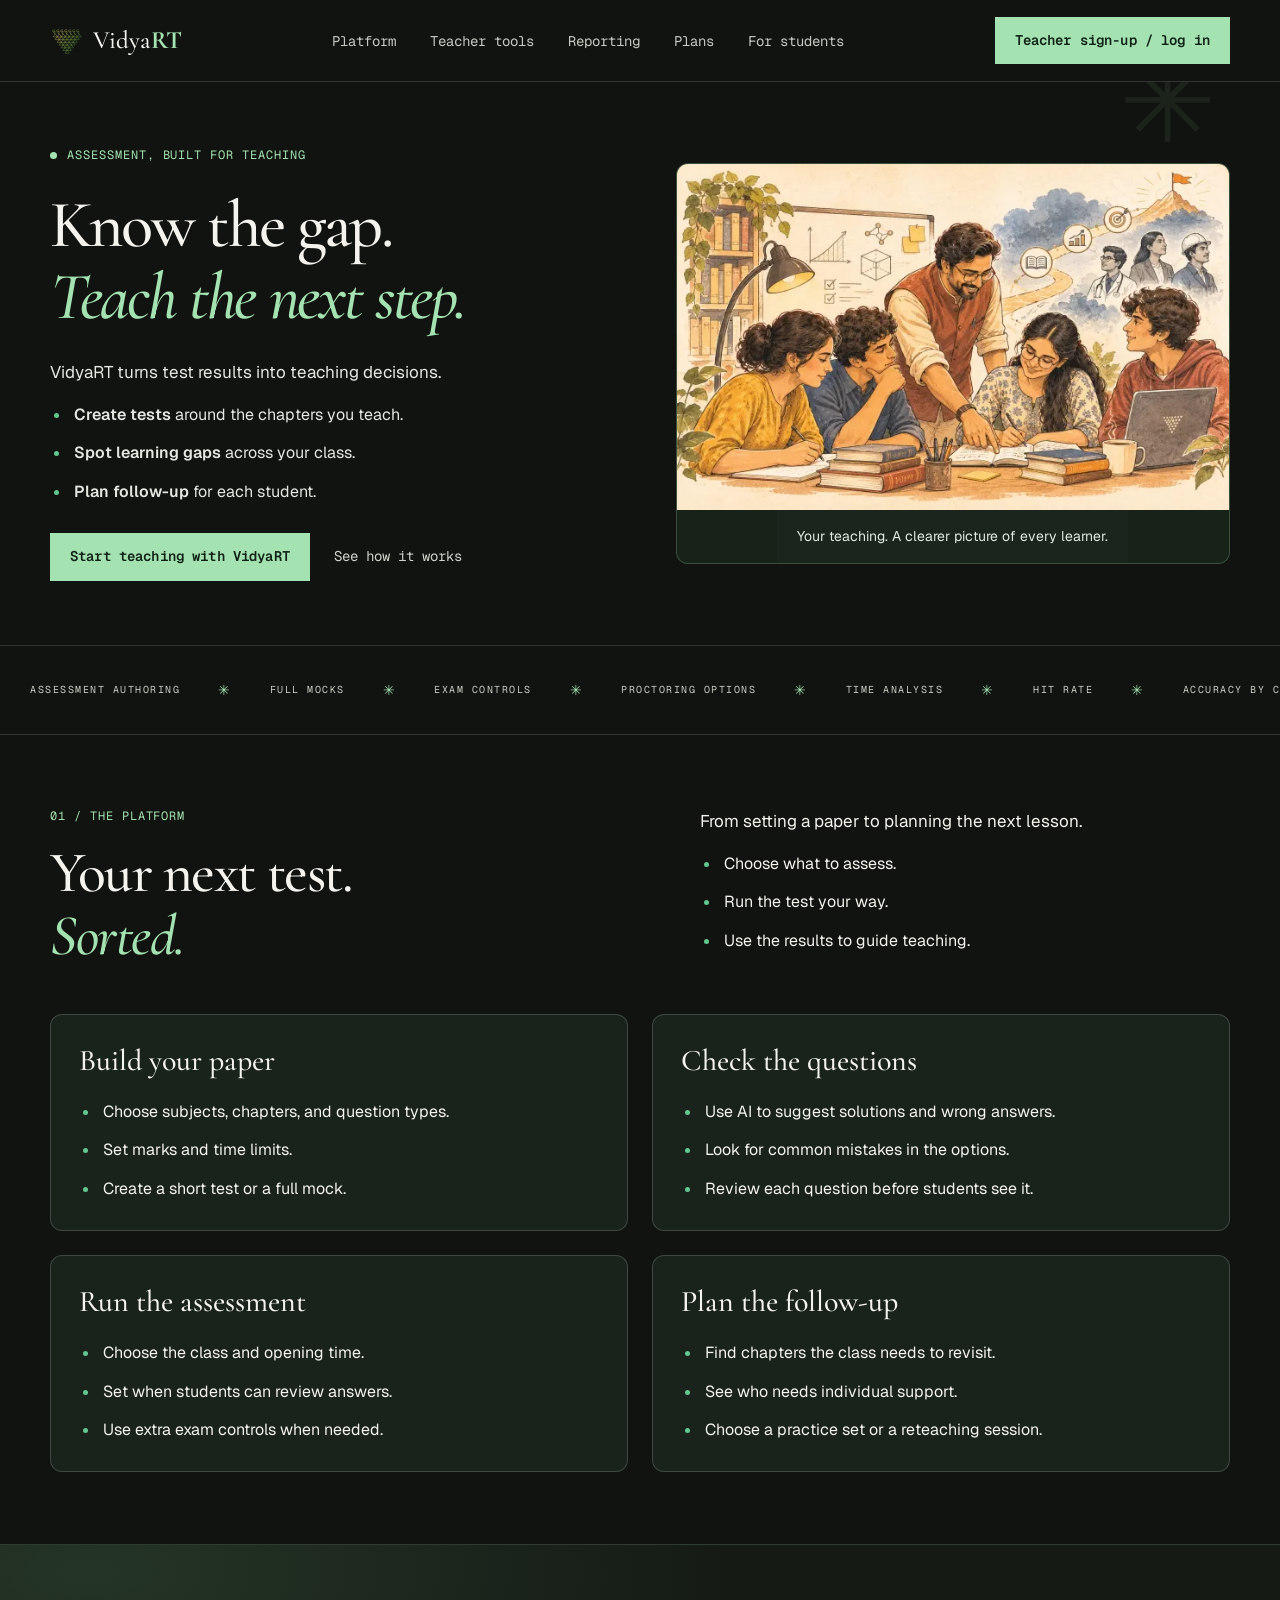
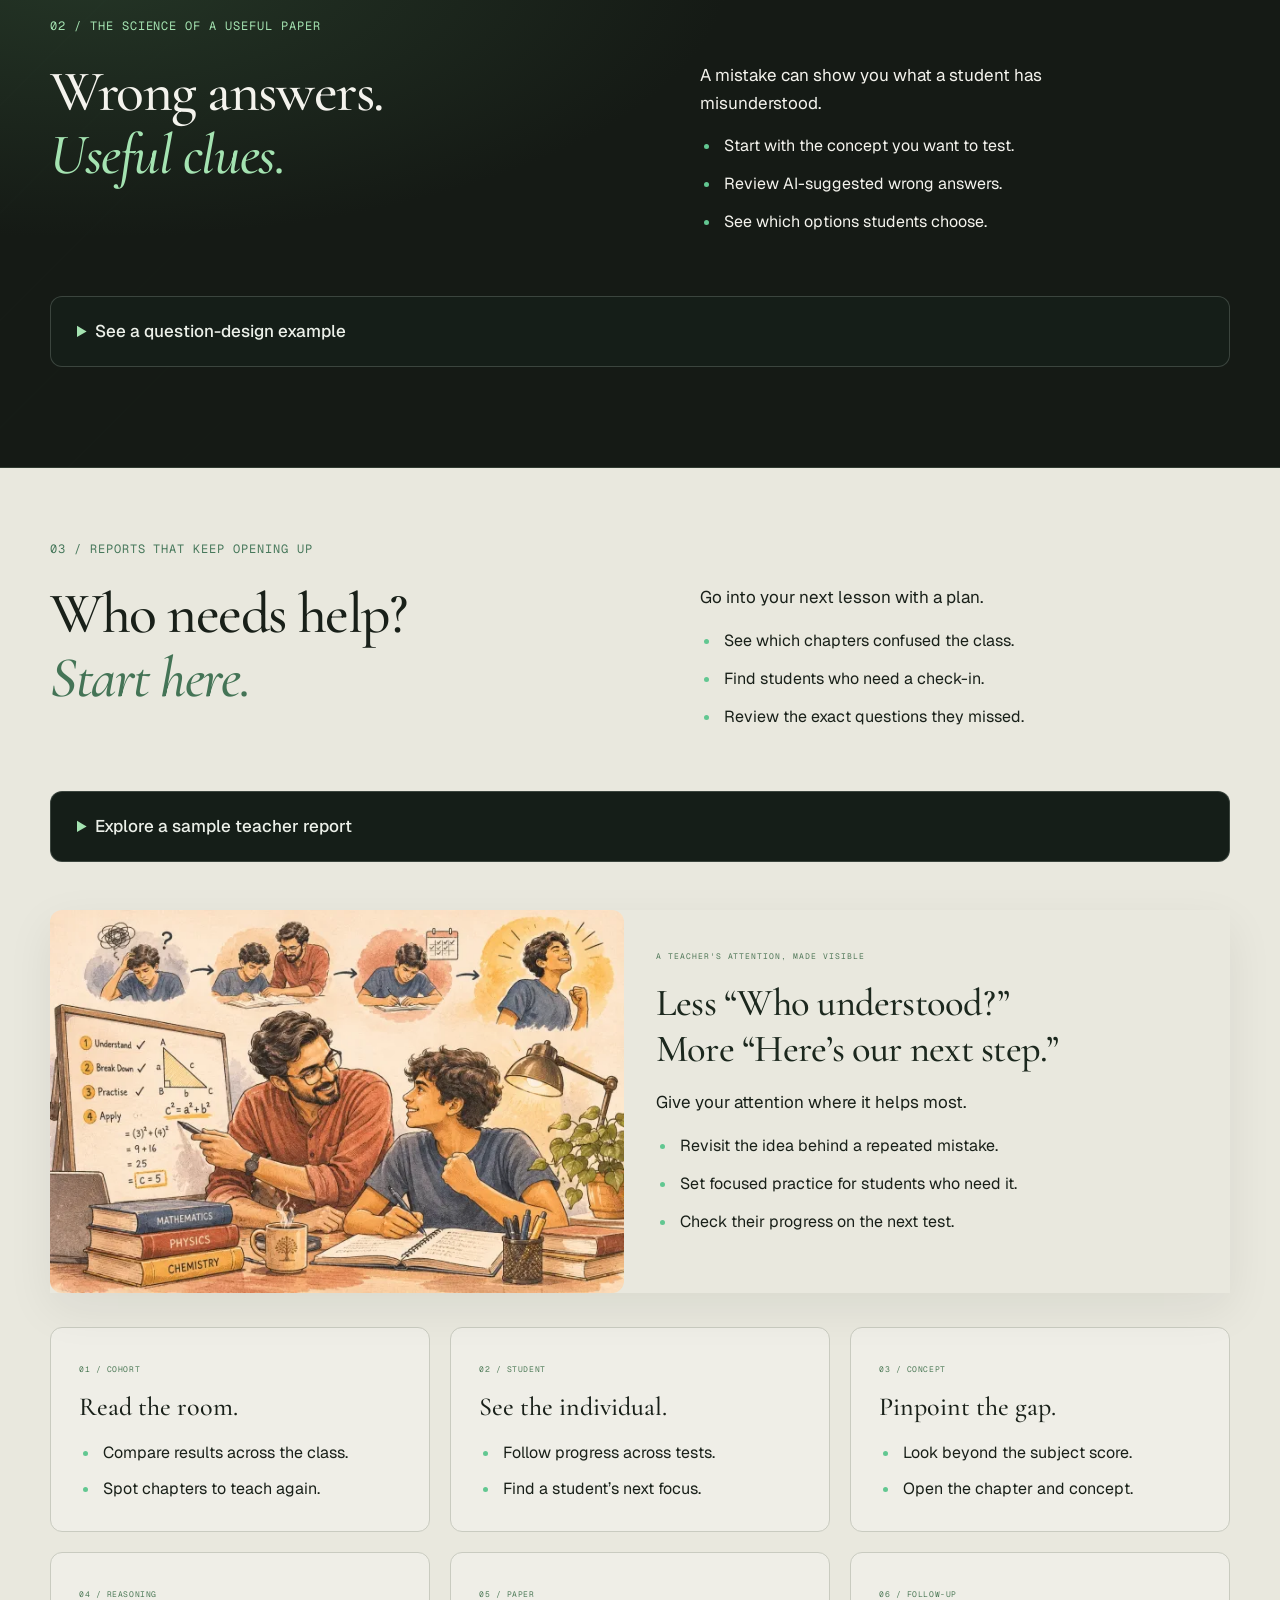
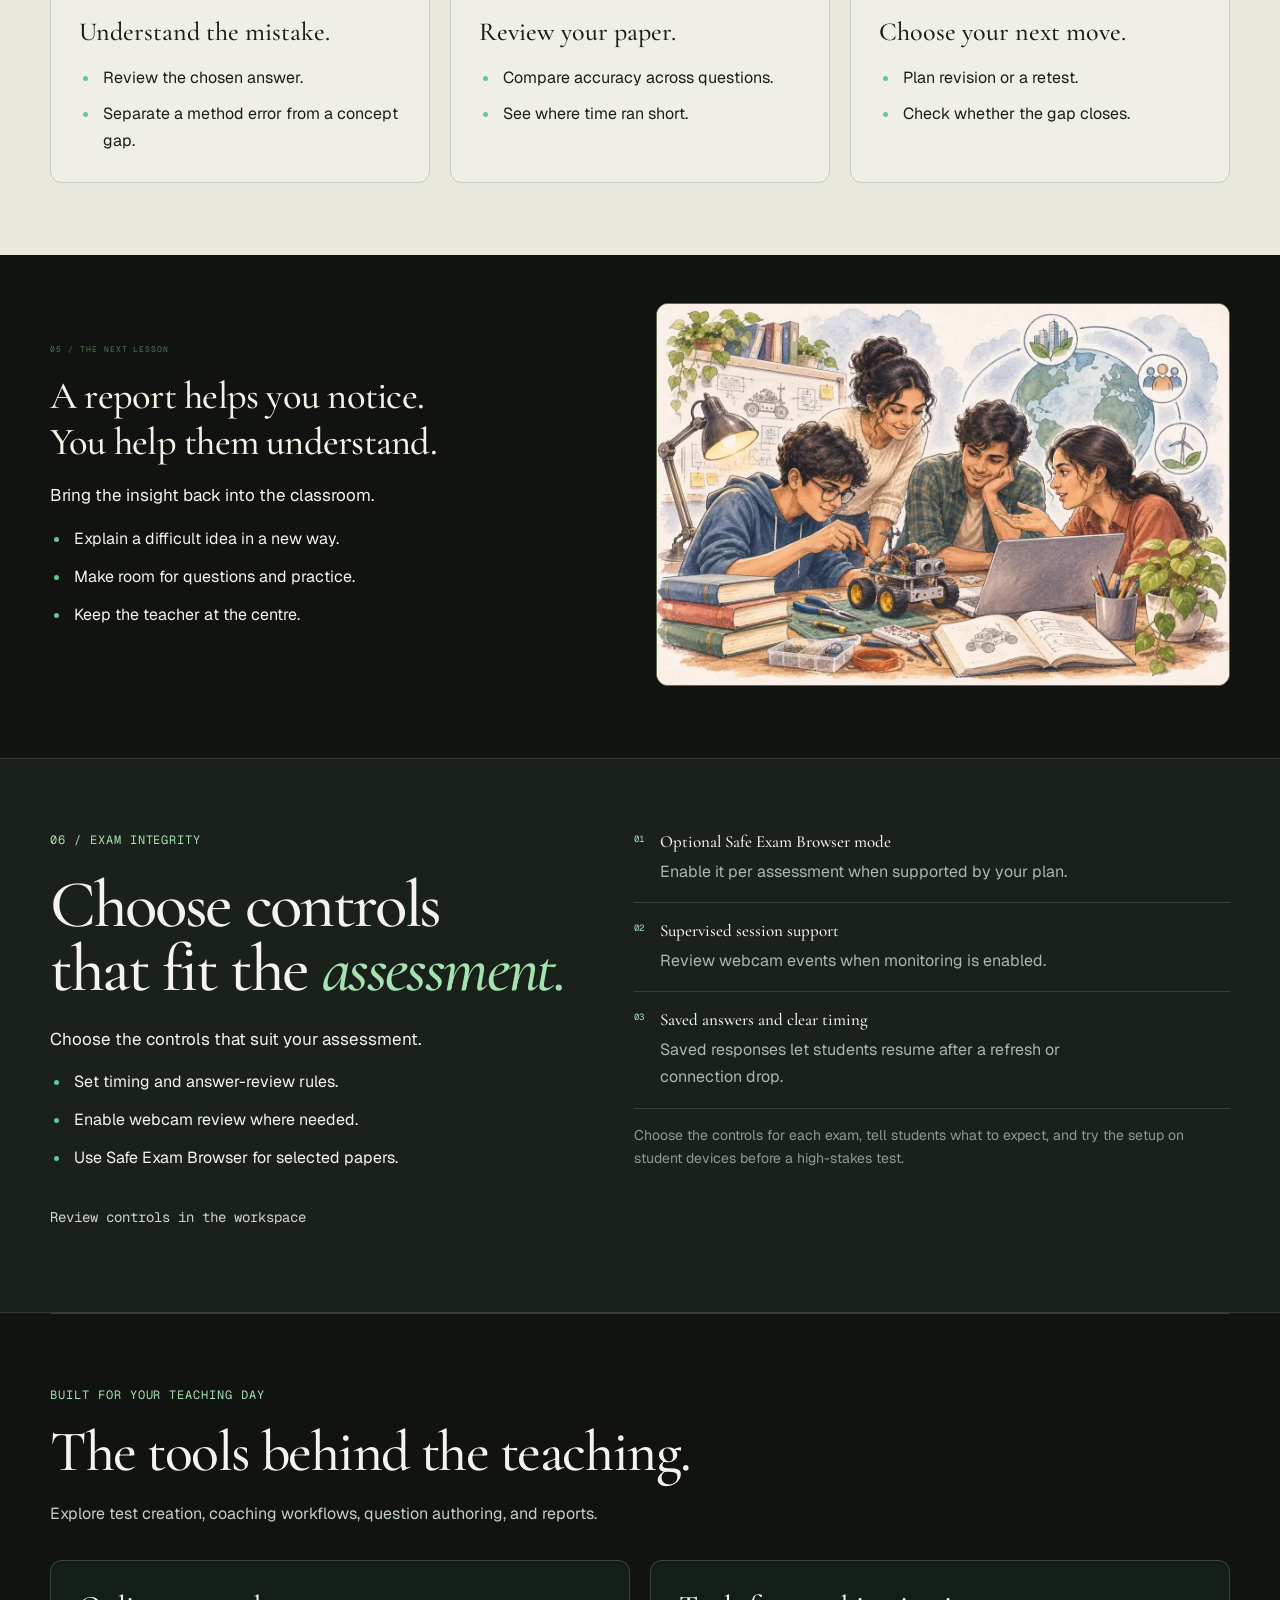
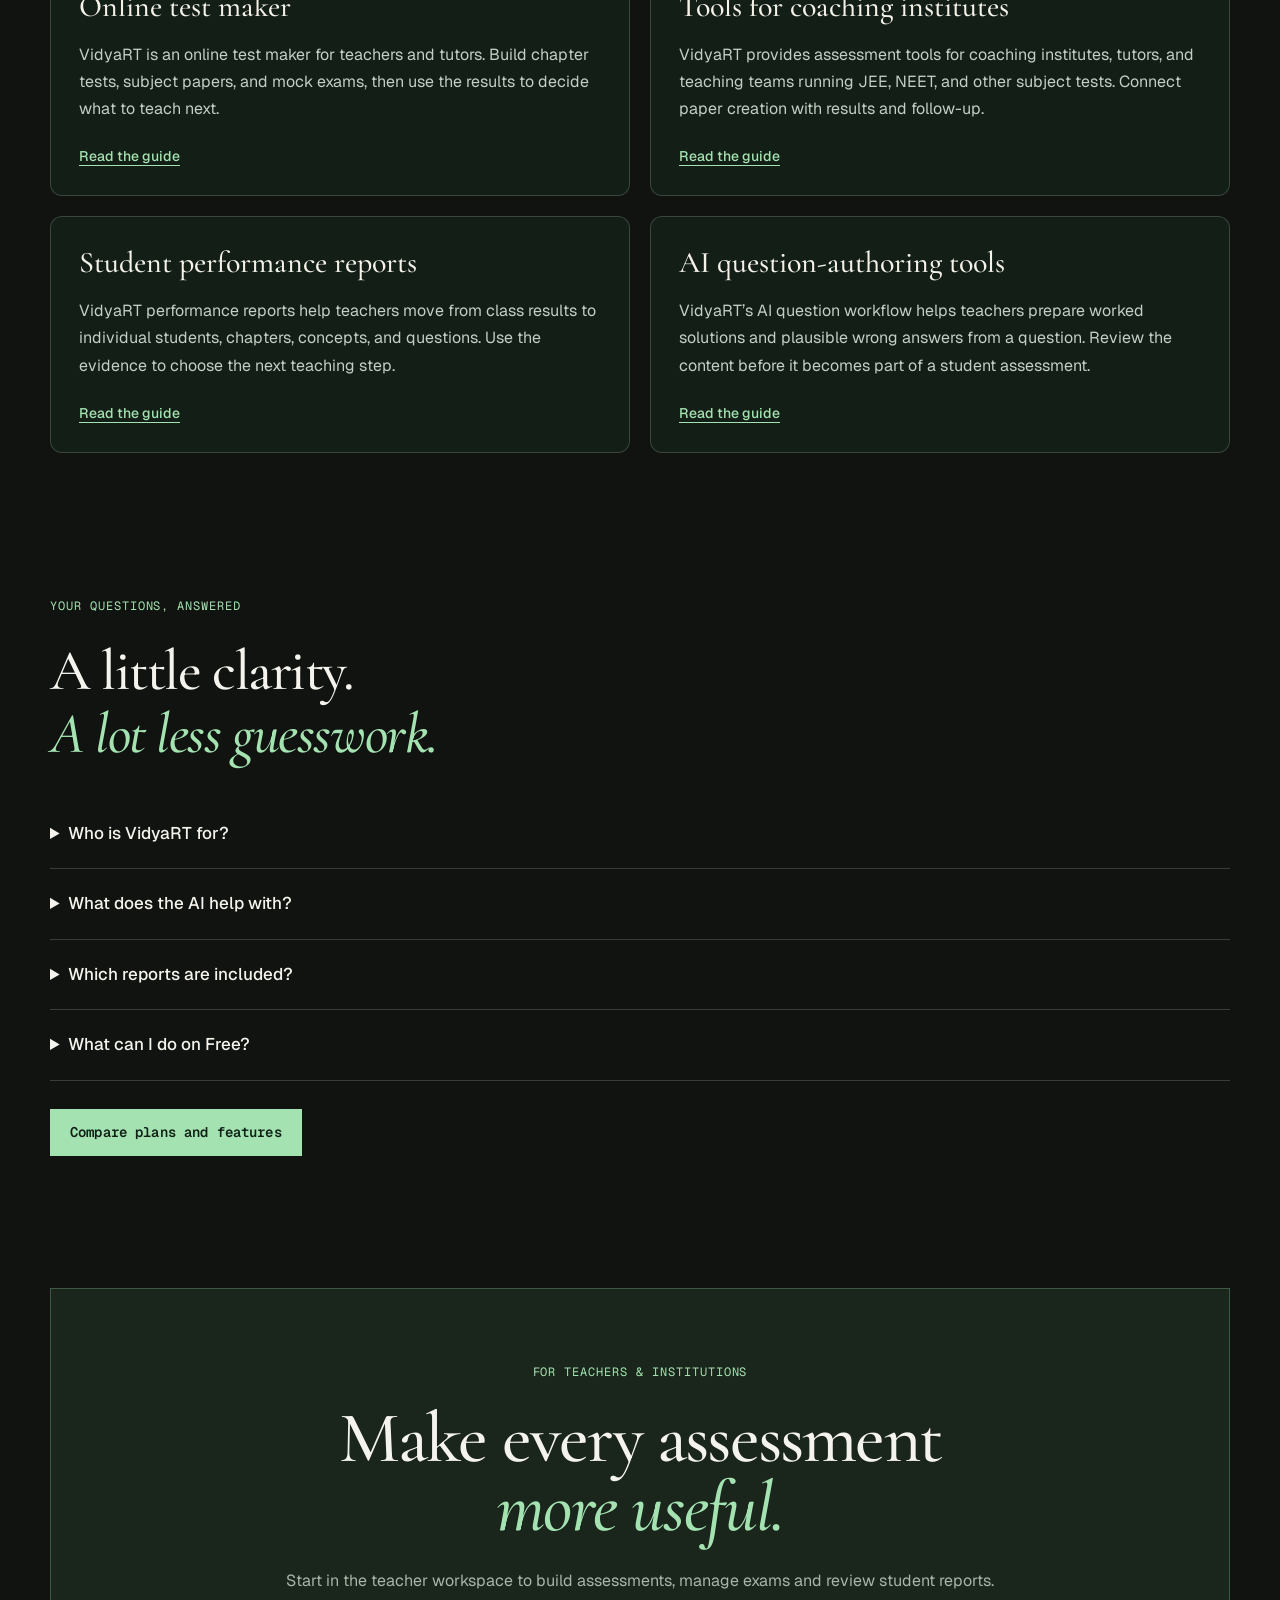
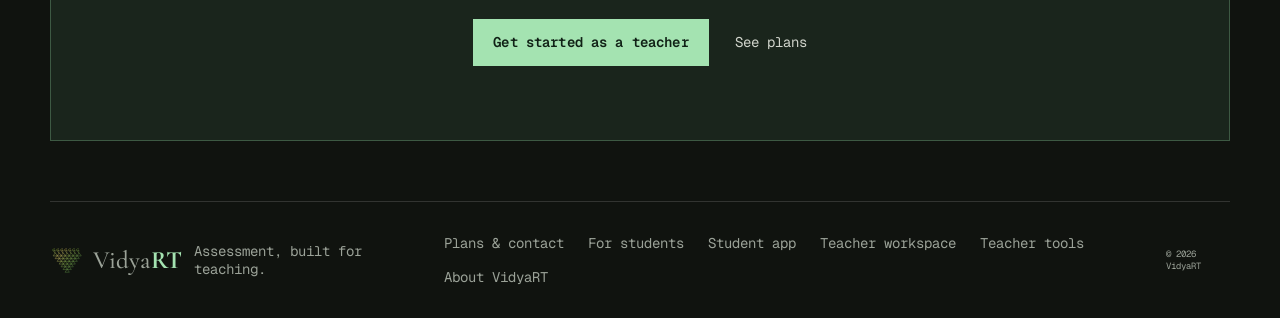
==== commit 38b54e9d: "final" ====
--- a/index.html
+++ b/index.html
@@ -1,142 +1,108 @@
-<!doctype html>
+<!DOCTYPE html>
+
 <html lang="en-IN"><head>
-  <meta charset="utf-8"><meta name="viewport" content="width=device-width, initial-scale=1">
-  <title>Online Assessment Platform for Teachers | VidyaRT</title>
-  <meta name="description" content="Create online tests and mock exams with VidyaRT. Explore AI-assisted question design, exam controls, and student performance reports. Start with a free plan.">
-  <meta name="robots" content="index, follow, max-image-preview:large"><meta name="author" content="VidyaRT">
-  <meta name="theme-color" content="#10130f"><link rel="canonical" href="https://vidyart.com/"><link rel="icon" type="image/svg+xml" href="brand-mark.svg"><link rel="alternate icon" type="image/png" href="favicon.png">
-  <meta property="og:title" content="Online Assessment Platform for Teachers | VidyaRT"><meta property="og:description" content="Create online tests and mock exams with VidyaRT. Explore AI-assisted question design, exam controls, and student performance reports. Start with a free plan."><meta property="og:type" content="website"><meta property="og:url" content="https://vidyart.com/"><meta property="og:site_name" content="VidyaRT"><meta property="og:locale" content="en_IN"><meta property="og:image" content="https://vidyart.com/logo-mark.png"><meta name="twitter:card" content="summary"><meta name="twitter:title" content="Online Assessment Platform for Teachers | VidyaRT"><meta name="twitter:description" content="Create online tests and mock exams with VidyaRT. Explore AI-assisted question design, exam controls, and student performance reports. Start with a free plan."><meta name="twitter:image" content="https://vidyart.com/logo-mark.png">
-  
-  <link rel="preconnect" href="https://fonts.googleapis.com"><link rel="preconnect" href="https://fonts.gstatic.com" crossorigin><link href="https://fonts.googleapis.com/css2?family=Geist+Mono:wght@400;500;600&family=Geist:wght@400;500;600;700&family=Cormorant+Garamond:ital,wght@0,500;0,600;1,500;1,600&display=swap" rel="stylesheet"><link rel="stylesheet" href="site.css">
-<link rel="stylesheet" href="refinements.css">
-<meta property="og:image:alt" content="VidyaRT logo">
-<meta name="twitter:image:alt" content="VidyaRT logo">
-<script type="application/ld+json">{"@context": "https://schema.org", "@graph": [{"@type": "Organization", "@id": "https://vidyart.com/#organization", "name": "VidyaRT", "url": "https://vidyart.com/", "logo": "https://vidyart.com/logo-mark.png"}, {"@type": "WebSite", "@id": "https://vidyart.com/#website", "name": "VidyaRT", "url": "https://vidyart.com/", "publisher": {"@id": "https://vidyart.com/#organization"}}, {"@type": "WebPage", "@id": "https://vidyart.com/#webpage", "url": "https://vidyart.com/", "name": "Online Assessment Platform for Teachers | VidyaRT", "description": "Create online tests and mock exams with VidyaRT. Explore AI-assisted question design, exam controls, and student performance reports. Start with a free plan.", "inLanguage": "en-IN", "isPartOf": {"@id": "https://vidyart.com/#website"}}, {"@type": "FAQPage", "@id": "https://vidyart.com/#faq", "mainEntity": [{"@type": "Question", "name": "What is VidyaRT?", "acceptedAnswer": {"@type": "Answer", "text": "VidyaRT is an online assessment platform for teachers, tutors, schools, and coaching institutes. Create subject tests and full mock exams, manage exam settings, and review student performance."}}, {"@type": "Question", "name": "How does VidyaRT use AI?", "acceptedAnswer": {"@type": "Answer", "text": "The AI question pipeline helps draft worked solutions and distractors: plausible wrong answers based on common misconceptions. Teachers review the options against the solution before using them in an assessment."}}, {"@type": "Question", "name": "What do the reports show?", "acceptedAnswer": {"@type": "Answer", "text": "Reports can show class trends, student progress, chapter performance, question-level accuracy, and answer patterns. Free includes a dashboard preview; paid plans include full reporting."}}, {"@type": "Question", "name": "Is there a free plan?", "acceptedAnswer": {"@type": "Answer", "text": "Yes. Free includes lifetime quotas of 5 students, 5 tests, and 25 AI question runs, with no card or trial period. Deleting a student or test does not restore its slot. Compare Gold, Platinum, and Diamond for paid features."}}]}]}</script>
-</head><body>
+<meta charset="utf-8"/><meta content="width=device-width, initial-scale=1" name="viewport"/>
+<title>Online Test Maker for Teachers &amp; Coaching | VidyaRT</title>
+<meta content="Create online tests and JEE or NEET mocks with VidyaRT. Tools for teachers and coaching institutes: AI-assisted questions, exam controls, and student reports." name="description"/>
+<meta content="index, follow, max-image-preview:large, max-snippet:-1, max-video-preview:-1" name="robots"/><meta content="VidyaRT" name="author"/>
+<meta content="#10130f" name="theme-color"/><link href="https://vidyart.com/" rel="canonical"/><link href="brand-mark.svg" rel="icon" type="image/svg+xml"/><link href="favicon.png" rel="alternate icon" type="image/png"/>
+<meta content="Online Test Maker for Teachers &amp; Coaching | VidyaRT" property="og:title"/><meta content="Create online tests and JEE or NEET mocks with VidyaRT. Tools for teachers and coaching institutes: AI-assisted questions, exam controls, and student reports." property="og:description"/><meta content="website" property="og:type"/><meta content="https://vidyart.com/" property="og:url"/><meta content="VidyaRT" property="og:site_name"/><meta content="en_IN" property="og:locale"/><meta content="https://vidyart.com/images/guided-learning.jpg" property="og:image"/><meta content="summary_large_image" name="twitter:card"/><meta content="Online Test Maker for Teachers &amp; Coaching | VidyaRT" name="twitter:title"/><meta content="Create online tests and JEE or NEET mocks with VidyaRT. Tools for teachers and coaching institutes: AI-assisted questions, exam controls, and student reports." name="twitter:description"/><meta content="https://vidyart.com/images/guided-learning.jpg" name="twitter:image"/>
+<link href="https://fonts.googleapis.com" rel="preconnect"/><link crossorigin="" href="https://fonts.gstatic.com" rel="preconnect"/><link href="https://fonts.googleapis.com/css2?family=Geist+Mono:wght@400;500;600&amp;family=Geist:wght@400;500;600;700&amp;family=Cormorant+Garamond:ital,wght@0,500;0,600;1,500;1,600&amp;display=swap" rel="stylesheet"/><link href="site.css" rel="stylesheet"/>
+<link href="refinements.css" rel="stylesheet"/>
+<meta content="A teacher guides students through their work" property="og:image:alt"/>
+<meta content="A teacher guides students through their work" name="twitter:image:alt"/>
+<link href="scan.css" rel="stylesheet"/><link href="discover.css" rel="stylesheet"/><script type="application/ld+json">{"@context": "https://schema.org", "@graph": [{"@type": "Organization", "@id": "https://vidyart.com/#organization", "name": "VidyaRT", "url": "https://vidyart.com/", "logo": "https://vidyart.com/logo-mark.png"}, {"@type": "WebSite", "@id": "https://vidyart.com/#website", "url": "https://vidyart.com/", "name": "VidyaRT", "alternateName": "VidyaRT for Teachers", "inLanguage": "en-IN", "publisher": {"@id": "https://vidyart.com/#organization"}}, {"@type": "WebPage", "@id": "https://vidyart.com/#webpage", "url": "https://vidyart.com/", "name": "Online Test Maker for Teachers & Coaching | VidyaRT", "description": "Create online tests and JEE or NEET mocks with VidyaRT. Tools for teachers and coaching institutes: AI-assisted questions, exam controls, and student reports.", "inLanguage": "en-IN", "isPartOf": {"@id": "https://vidyart.com/#website"}, "about": {"@id": "https://vidyart.com/#application"}}, {"@type": "WebApplication", "@id": "https://vidyart.com/#application", "name": "VidyaRT for Teachers", "url": "https://admin.vidyart.online/", "applicationCategory": "EducationalApplication", "operatingSystem": "Web browser", "description": "Assessment creation, AI-assisted question authoring, exam controls, and student reports. Features depend on the plan.", "publisher": {"@id": "https://vidyart.com/#organization"}}, {"@type": "FAQPage", "@id": "https://vidyart.com/#questions", "isPartOf": {"@id": "https://vidyart.com/#webpage"}, "mainEntity": [{"@type": "Question", "name": "Who is VidyaRT for?", "acceptedAnswer": {"@type": "Answer", "text": "Teachers, tutors, schools, and coaching institutes. Create assessments and use the results to plan teaching."}}, {"@type": "Question", "name": "What does the AI help with?", "acceptedAnswer": {"@type": "Answer", "text": "Drafting worked solutions and plausible wrong answers. You review the questions before using them in a test."}}, {"@type": "Question", "name": "Which reports are included?", "acceptedAnswer": {"@type": "Answer", "text": "Free includes a dashboard preview. Paid plans include full class, student, and question reports."}}, {"@type": "Question", "name": "What can I do on Free?", "acceptedAnswer": {"@type": "Answer", "text": "Add up to 5 students and create up to 5 tests. Use 25 AI question runs. No card or trial expiry. These are lifetime quotas. Deleting a student or test does not restore a slot."}}]}]}</script><meta content="1586" property="og:image:width"/><meta content="992" property="og:image:height"/><meta content="image/jpeg" property="og:image:type"/></head><body class="teacher-site">
 <a class="skip-link" href="#main-content">Skip to content</a>
-  <header class="topbar"><a class="brand" href="./" aria-label="VidyaRT home"><img class="brand-icon" src="vidyart-logo.svg" alt="VidyaRT"><span class="brand-name">Vidya<em>RT</em></span></a><nav aria-label="Main navigation"><a href="#platform">Platform</a><a href="#paper-science">Paper science</a><a href="#insight">Reporting</a><a href="plans.html">Plans</a><a href="https://vidyart.info/">For students</a></nav><a class="button button-small" href="https://admin.vidyart.online/">Teacher sign-up / log in</a></header>
-  <main id="main-content">
-    <section class="hero wrap"><div class="hero-copy"><div class="eyebrow"><i></i> ASSESSMENT, BUILT FOR TEACHING</div><h1>Know more than<br>who got it <em>right.</em></h1><p class="lead">VidyaRT helps teachers and institutions create online tests, run full mock exams, and understand student performance. Less head-scratching over scores. More “now I know what to teach next.”</p><div class="actions"><a class="button" href="https://admin.vidyart.online/">Get started as a teacher</a><a class="text-link" href="#paper-science">See how a paper is built</a></div><div class="hero-note"><span class="note-mark">✳</span><span>Built for the full assessment cycle:<br><strong>Create, deliver, review, and plan the next lesson.</strong></span></div></div><div class="hero-art hero-art-gurukul"><img class="hero-gurukul-image" src="images/gurukul-guides-archery.jpg" alt="A guru guides a student as he practices archery beneath a banyan tree, with learning and achievement in view" fetchpriority="high" decoding="async"><div class="art-caption"><span>GURU · SHISHYA · SHARED INQUIRY</span><b>Guidance, put into practice</b></div><span class="art-seal" aria-hidden="true">विद्या<br>✳</span></div></section>
-    <div class="ticker" aria-label="Platform capabilities"><div class="ticker-track" aria-hidden="true"><span>ASSESSMENT AUTHORING</span><b>✳</b><span>FULL MOCKS</span><b>✳</b><span>EXAM CONTROLS</span><b>✳</b><span>PROCTORING OPTIONS</span><b>✳</b><span>TIME ANALYSIS</span><b>✳</b><span>HIT RATE</span><b>✳</b><span>ACCURACY BY CHAPTER</span><b>✳</b><span>DETAILED REPORTS</span><b>✳</b><span>ASSESSMENT AUTHORING</span><b>✳</b><span>FULL MOCKS</span><b>✳</b><span>EXAM CONTROLS</span><b>✳</b><span>PROCTORING OPTIONS</span><b>✳</b><span>TIME ANALYSIS</span><b>✳</b><span>HIT RATE</span><b>✳</b><span>ACCURACY BY CHAPTER</span><b>✳</b><span>DETAILED REPORTS</span><b>✳</b></div><span class="sr-only">Assessment authoring, full mocks, exam controls, proctoring options, time analysis, hit rate, accuracy by chapter and detailed reports.</span></div>
-    <section class="section wrap platform-story" id="platform" aria-labelledby="platform-title">
-      <div class="section-head platform-story-heading"><div><div class="eyebrow">01 / THE PLATFORM</div><h2 id="platform-title">From syllabus<br>to <em>next lesson.</em></h2></div><p>Build the paper, run the exam, and follow the answers back to the ideas students understand—or are still working through.</p></div>
-      <div class="platform-story-layout">
-        <aside class="platform-story-card" data-platform-card data-state="scope" aria-live="polite" aria-atomic="true">
-          <div class="platform-card-top"><span data-card-step>01 / SET THE SCOPE</span><span class="platform-card-mark" aria-hidden="true">✳</span></div>
-          <div class="platform-card-icon" data-card-icon aria-hidden="true"><svg viewBox="0 0 48 48"><path d="M9 11h30M9 21h21M9 31h27M9 41h17"/><circle cx="35" cy="21" r="4"/><circle cx="28" cy="41" r="4"/></svg></div>
-          <h3 data-card-title>Choose what the paper needs to measure.</h3>
-          <p data-card-copy>Pick the subject, chapters, question types, marks and time. Make a short practice test or bring sections together for a full mock.</p>
-          <div class="platform-card-summary"><span>YOU CAN SET</span><b data-card-summary>Subject · chapters · question count · marks</b></div>
-          <div class="platform-card-nav" role="group" aria-label="Platform story chapters">
-            <button type="button" class="is-active" data-platform-jump="0" aria-label="Show paper scope">01</button><button type="button" data-platform-jump="1" aria-label="Show question design">02</button><button type="button" data-platform-jump="2" aria-label="Show exam delivery">03</button><button type="button" data-platform-jump="3" aria-label="Show reports">04</button>
-          </div>
-        </aside>
-        <div class="platform-story-chapters">
-          <article class="platform-story-step is-active" data-platform-step="scope" data-step="01 / DESIGN THE PAPER">
-            <span>01 / DESIGN THE PAPER</span><h3>Start with the syllabus map.</h3><p>Choose the subject and chapters, then shape a focused test or a multi-section mock. Set the question count, marks, time limit and review rules for this paper.</p>
-            <ul><li>Subject and chapter tests</li><li>Full mocks with sections</li><li>Question types, marks and time</li></ul><div class="platform-story-note">One clear scope makes it easier to see what the result means.</div>
-          </article>
-          <article class="platform-story-step" data-platform-step="design" data-step="02 / DESIGN THE QUESTION">
-            <span>02 / DESIGN THE QUESTION</span><h3>Make wrong choices useful.</h3><p>For a question, the distractor engine can suggest plausible wrong answers based on common mistakes. Check each option against the solution before it goes into the paper.</p>
-            <ul><li>Target a chapter and concept</li><li>Surface a common misconception</li><li>Review and approve every option</li></ul><div class="platform-story-note">A wrong answer can show the idea a student is mixing up.</div>
-          </article>
-          <article class="platform-story-step" data-platform-step="delivery" data-step="03 / RUN THE EXAM">
-            <span>03 / RUN THE EXAM</span><h3>Set the conditions for test day.</h3><p>Choose when students can open the paper, how long they have, and when they can review answers. Responses save as they work, so a refresh or lost connection does not erase their attempt.</p>
-            <ul><li>Schedule access and time limits</li><li>Set the answer review policy</li><li>Optional Safe Exam Browser and webcam checks</li></ul><div class="platform-story-note">Extra exam controls are set for each assessment when your school needs them.</div>
-          </article>
-          <article class="platform-story-step" data-platform-step="report" data-step="04 / TEACH FROM THE RESULT">
-            <span>04 / TEACH FROM THE RESULT</span><h3>Follow the answer to the next lesson.</h3><p>Compare results across the class, each subject and each chapter. Open a question to see which options students picked, what they skipped, and where the same misunderstanding appears again.</p>
-            <ul><li>Find chapters the class needs to revisit</li><li>Spot a repeated mistake or trip point</li><li>Plan the next practice session or reteach a concept</li></ul><div class="platform-story-note">Go from “the score fell” to the chapter and question that explain why.</div><a class="platform-story-link" href="#insight">See what a report shows <b>↓</b></a>
-          </article>
-        </div>
-      </div>
-      <div class="platform-story-footer"><a href="https://admin.vidyart.online/">Open assessment tools</a><span>CREATE · DELIVER · REVIEW · TEACH FORWARD</span></div>
-    </section>
-    <section class="paper-science" id="paper-science" aria-labelledby="paper-science-title">
-      <div class="wrap">
-        <div class="eyebrow">02 / THE SCIENCE OF A USEFUL PAPER</div>
-        <div class="paper-science-intro">
-          <div><h2 id="paper-science-title">A wrong answer should<br>tell you <em>how they thought.</em></h2></div>
-          <p>A useful paper tests the idea you taught and makes common mistakes visible. Choose the chapters and skills; the AI can suggest believable wrong answers, and you review each one against the solution before students see it.</p>
-        </div>
-        <div class="paper-engine" aria-label="Illustrative flow from concept taxonomy to verified distractors">
-          <div class="taxonomy-board">
-            <div class="engine-label"><span>01 / EXAM-SCOPED CONCEPT TAXONOMY</span><b>Scoped to the exam and subject</b></div>
-            <div class="taxonomy-tree">
-              <div class="taxonomy-node taxonomy-subject"><span>SUBJECT</span><b>Physics</b></div>
-              <div class="taxonomy-branch">
-                <div class="taxonomy-node"><span>CHAPTER</span><b>Rotational motion</b></div>
-                <div class="taxonomy-branch taxonomy-inner-branch">
-                  <div class="taxonomy-node taxonomy-focus"><span>CONCEPT</span><b>Moment of inertia</b><small>How mass is distributed around an axis</small></div>
-                  <div class="taxonomy-trips"><span>SUBCONCEPTS &amp; TRIP POINTS</span><b>Chooses the wrong axis</b><b>Uses the wrong body model</b><b>Confuses a prerequisite idea</b></div>
-                </div>
-              </div>
-            </div>
-            <div class="taxonomy-foot"><span>CURRICULUM METADATA</span><b>Chapter · concept · subconcepts · known trip points</b></div>
-            <div class="taxonomy-note"><b>Misconception</b> = a wrong belief about the concept. <b>Prerequisite gap</b> = missing knowledge it depends on.</div>
-          </div>
-          <div class="engine-connector" aria-hidden="true"><small>GUIDES ITEM DESIGN</small></div>
-          <div class="distractor-board">
-            <div class="engine-label"><span>02 / LLM-ASSISTED DISTRACTOR ENGINE</span><b>One target. Distinct thinking paths.</b></div>
-            <div class="item-blueprint"><span>ILLUSTRATIVE ITEM TARGET</span><b>Apply the parallel-axis theorem to a shifted axis.</b><small>Concept: moment of inertia &nbsp;·&nbsp; Skill: select the correct reference axis</small></div>
-            <div class="option-path option-correct"><span><i>✓</i> CORRECT REASONING</span><b>Identifies the reference axis and applies the shift relation.</b></div>
-            <div class="option-path"><span><i>01</i> TRIP POINT</span><b>Uses the distance where the squared distance is required.</b></div>
-            <div class="option-path"><span><i>02</i> TRIP POINT</span><b>Measures the shift from the wrong axis.</b></div>
-            <div class="option-path"><span><i>03</i> PREREQUISITE GAP</span><b>Mixes up the object's radius and the separation between axes.</b></div>
-            <div class="engine-checks"><span>03 / VERIFY</span><b>Grounded in the solution</b><b>Distinct from other options</b><b>Plausible to a student with partial understanding</b></div>
-          </div>
-        </div>
-        <div class="paper-loop">
-          <div class="paper-loop-heading"><span>04 / AFTER THE ATTEMPT</span><b>Hypotheses meet real student responses.</b></div>
-          <p>See which options were chosen, by whom, and how often. Follow the signal from class and subject down to the concept, question and student—then decide what to reteach or practise.</p>
-          <a href="#insight">See the report in action</a>
-        </div>
-        <div class="paper-science-note">Illustrative concept and error paths · Generated distractors pass through verification before they enter an assessment.</div>
-      </div>
-    </section>
-    <section class="report-band report-showcase" id="insight">
-      <div class="wrap">
-        <div class="eyebrow">03 / REPORTS THAT KEEP OPENING UP</div>
-        <div class="report-intro"><div><h2>From class patterns<br>to the <em>thinking behind one answer.</em></h2></div><p>Start with the whole cohort. Follow a signal through subject, section, paper, chapter, question and student attempt. Every layer gives a teacher a more specific next move.</p></div>
-        <div class="report-demo">
-          <div class="demo-top"><div class="demo-title"><span class="demo-mark">✳</span><div><b>Performance report</b><small>CLASS VIEW / ILLUSTRATIVE DATA</small></div></div><div class="demo-range"><span>All subjects</span><span>Recent papers⌄</span></div></div>
-          <div class="demo-tabs" role="tablist" aria-label="Report depth demo"><button type="button" class="is-active" id="tab-class" role="tab" aria-selected="true" aria-controls="report-class" data-report-tab="class">Class overview</button><button type="button" id="tab-student" role="tab" aria-selected="false" aria-controls="report-student" data-report-tab="student">Student detail</button><button type="button" id="tab-paper" role="tab" aria-selected="false" aria-controls="report-paper" data-report-tab="paper">Paper analysis</button></div>
-          <div class="demo-sample">Illustrative interface · sample values, not live student data</div>
-          <div class="report-panel is-active" id="report-class" role="tabpanel" tabindex="0" aria-labelledby="tab-class" data-report-panel="class">
-            <div class="demo-kpis"><article><small>STUDENTS IN VIEW</small><b>126</b><span>across selected sections</span></article><article><small>PAPERS INCLUDED</small><b>08</b><span>subject tests and mocks</span></article><article class="kpi-warn"><small>NEED A CLOSER LOOK</small><b>23</b><span>learners flagged by recent pattern</span></article><article class="kpi-good"><small>IMPROVING</small><b>31</b><span>learners moving upward</span></article></div>
-            <div class="class-insights">
-              <article class="viz-card"><div class="viz-heading"><div><b>How the class is tracking</b><small>Score bands · all selected papers</small></div><span>CLASS</span></div><div class="band-chart"><div class="band-total"><strong>126</strong><small>learners</small></div><div class="band-bars"><div><i class="band-low" style="--bar:.72"></i><span>Needs support <b>24%</b></span></div><div><i class="band-middle" style="--bar:.86"></i><span>Building <b>46%</b></span></div><div><i class="band-high" style="--bar:.55"></i><span>Strong <b>30%</b></span></div></div></div><div class="chart-caption">See distribution shift as new papers are added.</div></article>
-              <article class="viz-card"><div class="viz-heading"><div><b>Subject balance</b><small>Standing by subject and overall</small></div><span>COMPARE</span></div><div class="subject-bars"><div><span>Physics</span><i><b style="--bar:.76"></b></i><strong>76</strong></div><div><span>Chemistry</span><i><b style="--bar:.52"></b></i><strong>52</strong></div><div><span>Mathematics</span><i><b style="--bar:.63"></b></i><strong>63</strong></div><div><span>All papers</span><i><b style="--bar:.81"></b></i><strong>81</strong></div></div><div class="chart-caption">Filter by grade, section or individual paper.</div></article>
-            </div>
-            <div class="chapter-card"><div class="chapter-head"><div><b>Chapter and concept signals</b><small>Where students make mistakes, skip questions, or improve</small></div><span>TOP NEEDS</span></div><div class="chapter-row header"><span>CHAPTER</span><span>RIGHT</span><span>WRONG</span><span>SKIPPED</span><span>RECOVERED</span></div><div class="chapter-row"><span>Physics · Laws of Motion</span><span class="chapter-cell">38%</span><span class="chapter-cell">42%</span><span class="chapter-cell heat-mid">20%</span><span class="chapter-cell heat-good">+8 pts</span></div><div class="chapter-row"><span>Chemistry · Haloalkanes</span><span class="chapter-cell">42%</span><span class="chapter-cell">37%</span><span class="chapter-cell heat-mid">21%</span><span class="chapter-cell">+3 pts</span></div><div class="chapter-row"><span>Maths · Matrices</span><span class="chapter-cell heat-mid">56%</span><span class="chapter-cell heat-mid">32%</span><span class="chapter-cell">12%</span><span class="chapter-cell heat-good">+11 pts</span></div><div class="chapter-note"><b>Most repeated pattern:</b> the method is chosen correctly, then breaks at a sign change in multi-step problems.</div></div>
-            <div class="student-list-card"><div class="chapter-head"><div><b>Students who may need a check-in</b><small>Example signals from the selected class view</small></div><span>LEARNER PATTERNS</span></div><div class="student-list-row"><b>Learner 014</b><span>Needs attention · Chemistry concept gap</span><strong class="drop">↓ 7 pts</strong></div><div class="student-list-row"><b>Learner 028</b><span>Weak in one subject · Chemistry below recent class median</span><strong class="hold">38%</strong></div><div class="student-list-row"><b>Learner 041</b><span>Climbing · Physics across the last three papers</span><strong class="rise">↑ 19 pts</strong></div></div>
-            <div class="drill-path"><span>DRILL INTO A SIGNAL</span><b>Class</b><i>›</i><b>Subject</b><i>›</i><b>Chapter</b><i>›</i><b>Student</b><i>›</i><b>Question</b></div>
-          </div>
-          <div class="report-panel" id="report-student" role="tabpanel" tabindex="0" aria-labelledby="tab-student" data-report-panel="student" hidden>
-            <div class="student-detail-head"><div class="learner-avatar">L</div><div><small>ILLUSTRATIVE STUDENT PROFILE</small><b>Learner 014 <span>Class 12 · Section B</span></b></div><div class="trend-pill">↗&nbsp; Building steadily</div></div>
-            <div class="student-snapshot"><article><small>OVERALL STANDING</small><b>62nd</b><span>percentile in class</span></article><article><small>LAST 4 PAPERS</small><b>+18 pts</b><span>steady upward trend</span></article><article><small>STRONGEST SUBJECT</small><b>Physics</b><span>72nd percentile</span></article><article><small>FOCUS SUBJECT</small><b>Chemistry</b><span>41st percentile</span></article></div>
-            <div class="student-detail-grid"><article class="viz-card"><div class="viz-heading"><div><b>Overall percentile by attempt</b><small>Rank range, subject standing and score together</small></div><span>4 PAPERS</span></div><svg class="trend-chart" viewBox="0 0 560 190" role="img" aria-label="Illustrative upward percentile trend across four papers"><path class="gridline" d="M34 25H535M34 75H535M34 125H535M34 165H535"/><path class="trend-line" d="M40 142 C110 135 125 114 190 120 S285 96 335 97 S430 58 525 42"/><circle class="trend-point" cx="40" cy="142" r="5"/><circle class="trend-point" cx="190" cy="120" r="5"/><circle class="trend-point" cx="335" cy="97" r="5"/><circle class="trend-point" cx="525" cy="42" r="5"/><text x="35" y="184">PAPER 01</text><text x="480" y="184">PAPER 04</text></svg></article><article class="viz-card"><div class="viz-heading"><div><b>Balance across subjects</b><small>Where this student stands in class</small></div><span>PROFILE</span></div><div class="subject-bars profile-bars"><div><span>Physics</span><i><b style="--bar:.72"></b></i><strong>72</strong></div><div><span>Chemistry</span><i><b style="--bar:.41"></b></i><strong>41</strong></div><div><span>Mathematics</span><i><b style="--bar:.64"></b></i><strong>64</strong></div></div><div class="focus-callout"><small>RECURRING CONCEPT</small><b>Reaction mechanisms</b><span>Missed again on a later paper</span></div></article></div>
-            <div class="reasoning-strip"><span>QUESTION TRACE · SAMPLE</span><b>Recalled the rule</b><i>→</i><b>Missed its condition</b><i>→</i><b>Chose the distractor</b><i>→</i><b>Review the step-by-step reasoning</b></div>
-          </div>
-          <div class="report-panel" id="report-paper" role="tabpanel" tabindex="0" aria-labelledby="tab-paper" data-report-panel="paper" hidden>
-            <div class="paper-detail-head"><div><small>ILLUSTRATIVE PAPER VIEW</small><b>Full mock · Physics section</b><span>Question difficulty · distractor choice · pace · stamina</span></div><div class="trend-pill">04 / 06 sections</div></div>
-            <div class="paper-detail-grid"><article class="viz-card"><div class="viz-heading"><div><b>Question-level accuracy</b><small>Which items separated strong from developing students</small></div><span>28 ITEMS</span></div><div class="question-bars"> <div><span>Q01</span><i><b style="--bar:.82"></b></i><strong>82%</strong></div><div><span>Q02</span><i><b style="--bar:.67"></b></i><strong>67%</strong></div><div><span>Q03</span><i><b style="--bar:.39"></b></i><strong>39%</strong></div><div><span>Q04</span><i><b style="--bar:.73"></b></i><strong>73%</strong></div><div><span>Q05</span><i><b style="--bar:.28"></b></i><strong>28%</strong></div><div><span>Q06</span><i><b style="--bar:.55"></b></i><strong>55%</strong></div></div><div class="focus-callout"><small>ITEM DISCRIMINATION · SAMPLE</small><b>Q05 separated the top quartile</b><span>28% right overall · 61% of high scorers · distractor C attracted 34% of the lowest quartile</span></div></article><article class="viz-card"><div class="viz-heading"><div><b>Where marks were lost</b><small>Answer pattern across the paper</small></div><span>ERROR TYPES</span></div><div class="error-stack"><div><span>Concept gap</span><i><b style="--bar:.28"></b></i><strong>28%</strong></div><div><span>Wrong method</span><i><b style="--bar:.46"></b></i><strong>46%</strong></div><div><span>Careless slip</span><i><b style="--bar:.16"></b></i><strong>16%</strong></div><div><span>Left blank</span><i><b style="--bar:.24"></b></i><strong>24%</strong></div></div><div class="focus-callout"><small>TOP MISCONCEPTION · SAMPLE</small><b>Selected a familiar formula outside its conditions</b></div></article><article class="viz-card compact-viz"><div class="viz-heading"><div><b>Pace and accuracy</b><small>Fast misses, careful solves, stuck questions</small></div><span>ATTEMPT RHYTHM</span></div><div class="pace-plot"><i class="dot dot-a"></i><i class="dot dot-b"></i><i class="dot dot-c"></i><i class="dot dot-d"></i><i class="dot dot-e"></i><i class="dot dot-f"></i><div class="plot-label plot-fast">RUSHING</div><div class="plot-label plot-fluent">FLUENT</div><div class="plot-label plot-stuck">STUCK</div><div class="plot-label plot-careful">CAREFUL</div></div></article><article class="viz-card compact-viz"><div class="viz-heading"><div><b>Stamina through the paper</b><small>Accuracy by quarter</small></div><span>SECTION PACE</span></div><div class="stamina-bars"><div><i style="--bar:.72"></i><b>72%</b><small>First</small></div><div><i style="--bar:.61"></i><b>61%</b><small>Second</small></div><div><i style="--bar:.58"></i><b>58%</b><small>Third</small></div><div><i style="--bar:.43"></i><b>43%</b><small>Last</small></div></div></article></div>
-            <div class="integrity-strip"><article><small>ATTEMPT COVERAGE</small><b>94% completed</b><span>118 of 126 learners submitted</span></article><article><small>NOT ATTEMPTED</small><b>08 learners</b><span>Open the roster list</span></article><article><small>INTEGRITY EVENTS</small><b>03 flagged</b><span>Teacher review available</span></article><article><small>SESSION MODE</small><b>Supervised</b><span>Based on enabled exam controls</span></article></div>
-          </div>
-          <div class="demo-foot"><span>Class pattern → student detail → question evidence</span><span>All values shown are illustrative</span></div>
-        </div>
-        <div class="teacher-ethos story-reveal"><figure><img src="images/gurukul-lady-teacher.jpg" alt="A woman teacher shares science and mathematics ideas with students gathered around a classroom table" loading="lazy" decoding="async"><figcaption>TEACHER · STUDENTS · SHARED INQUIRY</figcaption></figure><div><span class="ethos-kicker">A TEACHER'S ATTENTION, MADE VISIBLE</span><h3>Every score points back to a learner.</h3><p>Find the chapter, the repeated mistake, and the moment understanding breaks down. Then bring that detail into the next lesson—where the teacher's guidance matters most.</p><span class="ethos-signoff">THE REPORT SUPPORTS THE RELATIONSHIP. THE TEACHER LEADS IT.</span></div></div>
-        <div class="report-depth-grid"><article><span>01 / COHORT</span><h3>Read the class at a glance.</h3><p>Compare score bands, subject balance, sections and change over time. Surface who is slipping, who is improving, and where one subject needs the next lesson.</p></article><article><span>02 / STUDENT</span><h3>See each student across subjects.</h3><p>Follow personal trends, relative standing, repeated gaps and attempt patterns. Move from “needs help” to the topic and paper that show why.</p></article><article><span>03 / CONCEPT</span><h3>Find the chapter beneath the subject.</h3><p>See which chapters and concepts are being missed, skipped or recovered, and whether a gap returns on the next paper.</p></article><article><span>04 / REASONING</span><h3>Separate a knowledge gap from a method error.</h3><p>Review misconception patterns, wrong methods, careless slips, unanswered questions and the distractors students chose.</p></article><article><span>05 / PAPER</span><h3>Inspect every question in context.</h3><p>Compare accuracy by question, difficulty and discrimination. Trace answer patterns, skipped items, paper pace and stamina from first section to last.</p></article><article><span>06 / FOLLOW-UP</span><h3>Turn a report into a teaching move.</h3><p>Open the student, paper or question behind an insight and plan focused revision, a retest or a targeted intervention.</p></article></div>
-        <div class="report-close"><p>One report, many lenses.<br><em>Every signal points to a next step.</em></p><a class="button button-light" href="https://admin.vidyart.online/">Explore teacher reports</a></div>
-      </div>
-    </section>
-
-    <section class="section wrap workflow"><div class="eyebrow">04 / THE WORKFLOW</div><div class="section-head"><h2>From draft<br>to <em>next lesson.</em></h2><p>One connected loop for the work teachers already do: prepare the assessment, give students a dependable test experience, and use the report to plan what comes next.</p></div><div class="workflow-steps"><article><span>01 / CREATE</span><h3>Shape the assessment</h3><p>Build a subject test or combine sections into a full mock.</p></article><article><span>02 / ASSIGN</span><h3>Set the conditions</h3><p>Publish to the intended group and set the attempt and review policy.</p></article><article><span>03 / REVIEW</span><h3>Read the report</h3><p>Inspect the result at student, subject and question level.</p></article><article><span>04 / RESPOND</span><h3>Teach the next step</h3><p>Use the observed gaps to guide follow-up and focused practice.</p></article></div><div class="teacher-next-step story-reveal"><div class="next-step-copy"><span class="ethos-kicker">05 / THE NEXT LESSON</span><h3>Technology can widen a teacher's reach. Care gives it direction.</h3><p>Use a detailed report to notice each student's next step, make time for focused practice, and keep the human connection at the centre of learning.</p></div><figure><img src="images/gurukul-teacher-portrait.webp" alt="A thoughtful teacher surrounded by books and hand-drawn science and mathematics ideas" loading="lazy" decoding="async"><figcaption>GUIDANCE THAT MEETS EACH STUDENT</figcaption></figure></div></section>
-    <section class="secure-band" id="secure"><div class="wrap secure-layout"><div><div class="eyebrow">06 / EXAM INTEGRITY</div><h2>Choose controls<br>that fit the <em>assessment.</em></h2><p>Exam integrity is configurable by paper. Safe Exam Browser can be required for selected exams, while webcam proctoring supports instructor review in supervised settings. Set expectations for students and choose the mode that fits your institution.</p><a class="text-link" href="https://admin.vidyart.online/">Review controls in the workspace</a></div><div class="secure-list"><div><span>01</span><section><b>Optional Safe Exam Browser mode</b><p>Configure browser requirements per test or full mock. It is off unless an administrator enables it.</p></section></div><div><span>02</span><section><b>Supervised session support</b><p>Webcam monitoring and recorded session events are available for teacher review when enabled.</p></section></div><div><span>03</span><section><b>Saved answers and clear timing</b><p>Students can return after a refresh or connection drop without losing saved answers or their place in the test.</p></section></div><small>Choose the controls for each exam, tell students what to expect, and try the setup on student devices before a high-stakes test.</small></div></div></section>
-    <section class="section wrap answer-section" id="questions" aria-labelledby="questions-title"><div class="eyebrow">YOUR QUESTIONS, ANSWERED</div><h2 id="questions-title">A little clarity.<br><em>A lot less guesswork.</em></h2><div class="answer-grid"><article><h3>What is VidyaRT?</h3><p>VidyaRT is an online assessment platform for teachers, tutors, schools, and coaching institutes. Create subject tests and full mock exams, manage exam settings, and review student performance.</p></article><article><h3>How does VidyaRT use AI?</h3><p>The AI question pipeline helps draft worked solutions and distractors: plausible wrong answers based on common misconceptions. Teachers review the options against the solution before using them in an assessment.</p></article><article><h3>What do the reports show?</h3><p>Reports can show class trends, student progress, chapter performance, question-level accuracy, and answer patterns. Free includes a dashboard preview; paid plans include full reporting.</p></article><article><h3>Is there a free plan?</h3><p>Yes. Free includes lifetime quotas of 5 students, 5 tests, and 25 AI question runs, with no card or trial period. Deleting a student or test does not restore its slot. Compare Gold, Platinum, and Diamond for paid features.</p></article></div><a class="button" href="plans.html">Compare plans and features</a></section>
-<section class="final-cta wrap"><div class="cta-inner"><div class="eyebrow">FOR TEACHERS & INSTITUTIONS</div><h2>Make every assessment<br><em>more useful.</em></h2><p>Start in the teacher workspace to build assessments, manage exams and review student reports.</p><a class="button" href="https://admin.vidyart.online/">Get started as a teacher</a> <a class="text-link" href="plans.html" style="margin-left:22px">See plans</a></div><span class="cta-flower">✳</span></section>
-  </main>
-  <footer class="footer wrap"><a class="brand footer-brand" href="./"><img class="brand-icon" src="vidyart-logo.svg" alt="VidyaRT"><span class="brand-name">Vidya<em>RT</em></span></a><span>Assessment, built for teaching.</span><div><a href="plans.html">Plans &amp; contact</a><a href="https://vidyart.info/">For students</a><a href="https://app.vidyart.online/">Student app</a><a href="https://admin.vidyart.online/">Teacher workspace</a></div><small>© 2026 VidyaRT</small></footer>
+<header class="topbar"><a aria-label="VidyaRT home" class="brand" href="./"><img alt="VidyaRT" class="brand-icon" src="vidyart-logo.svg"/><span class="brand-name">Vidya<em>RT</em></span></a><nav aria-label="Main navigation"><a href="#platform">Platform</a><a href="#explore">Teacher tools</a><a href="#insight">Reporting</a><a href="plans.html">Plans</a><a href="https://vidyart.info/">For students</a></nav><a class="button button-small" href="https://admin.vidyart.online/">Teacher sign-up / log in</a></header>
+<main id="main-content">
+<section class="hero wrap"><div class="hero-copy"><div class="eyebrow"><i></i> ASSESSMENT, BUILT FOR TEACHING</div><h1>Know the gap.<br/><em>Teach the next step.</em></h1><div class="scan-copy"><p>VidyaRT turns test results into teaching decisions.</p><ul class="scan-list"><li><strong>Create tests</strong> around the chapters you teach.</li><li><strong>Spot learning gaps</strong> across your class.</li><li><strong>Plan follow-up</strong> for each student.</li></ul></div><div class="actions"><a class="button" href="https://admin.vidyart.online/">Start teaching with VidyaRT</a><a class="text-link" href="#platform">See how it works</a></div></div><div class="hero-art hero-art-gurukul"><img alt="A teacher guides a group of students through their work" decoding="async" fetchpriority="high" height="801" loading="eager" sizes="(max-width: 900px) calc(100vw - 32px), 580px" src="images/guided-learning.webp" srcset="images/guided-learning-640.webp 640w, images/guided-learning.webp 1280w" width="1280"/><div class="scan-caption">Your teaching. A clearer picture of every learner.</div></div></section>
+<div aria-label="Platform capabilities" class="ticker"><div aria-hidden="true" class="ticker-track"><span>ASSESSMENT AUTHORING</span><b>✳</b><span>FULL MOCKS</span><b>✳</b><span>EXAM CONTROLS</span><b>✳</b><span>PROCTORING OPTIONS</span><b>✳</b><span>TIME ANALYSIS</span><b>✳</b><span>HIT RATE</span><b>✳</b><span>ACCURACY BY CHAPTER</span><b>✳</b><span>DETAILED REPORTS</span><b>✳</b><span>ASSESSMENT AUTHORING</span><b>✳</b><span>FULL MOCKS</span><b>✳</b><span>EXAM CONTROLS</span><b>✳</b><span>PROCTORING OPTIONS</span><b>✳</b><span>TIME ANALYSIS</span><b>✳</b><span>HIT RATE</span><b>✳</b><span>ACCURACY BY CHAPTER</span><b>✳</b><span>DETAILED REPORTS</span><b>✳</b></div><span class="sr-only">Assessment authoring, full mocks, exam controls, proctoring options, time analysis, hit rate, accuracy by chapter and detailed reports.</span></div>
+<section aria-labelledby="platform-title" class="section wrap platform-story" id="platform">
+<div class="section-head platform-story-heading"><div><div class="eyebrow">01 / THE PLATFORM</div><h2 id="platform-title">Your next test.<br/><em>Sorted.</em></h2></div><div class="scan-copy"><p>From setting a paper to planning the next lesson.</p><ul class="scan-list"><li>Choose what to assess.</li><li>Run the test your way.</li><li>Use the results to guide teaching.</li></ul></div></div>
+<div class="teacher-feature-grid"><article><h3>Build your paper</h3><ul class="scan-list"><li>Choose subjects, chapters, and question types.</li><li>Set marks and time limits.</li><li>Create a short test or a full mock.</li></ul></article><article><h3>Check the questions</h3><ul class="scan-list"><li>Use AI to suggest solutions and wrong answers.</li><li>Look for common mistakes in the options.</li><li>Review each question before students see it.</li></ul></article><article><h3>Run the assessment</h3><ul class="scan-list"><li>Choose the class and opening time.</li><li>Set when students can review answers.</li><li>Use extra exam controls when needed.</li></ul></article><article><h3>Plan the follow-up</h3><ul class="scan-list"><li>Find chapters the class needs to revisit.</li><li>See who needs individual support.</li><li>Choose a practice set or a reteaching session.</li></ul></article></div>
+</section>
+<section aria-labelledby="paper-science-title" class="paper-science" id="paper-science">
+<div class="wrap">
+<div class="eyebrow">02 / THE SCIENCE OF A USEFUL PAPER</div>
+<div class="paper-science-intro">
+<div><h2 id="paper-science-title">Wrong answers.<br/><em>Useful clues.</em></h2></div>
+<div class="scan-copy"><p>A mistake can show you what a student has misunderstood.</p><ul class="scan-list"><li>Start with the concept you want to test.</li><li>Review AI-suggested wrong answers.</li><li>See which options students choose.</li></ul></div>
+</div>
+<details class="scan-details"><summary>See a question-design example</summary><div class="scan-details-body"><p class="demo-explainer">A Physics example: how a wrong answer can reveal a common mistake.</p><div aria-label="Illustrative flow from concept taxonomy to verified distractors" class="paper-engine">
+<div class="taxonomy-board">
+<div class="engine-label"><span>01 / EXAM-SCOPED CONCEPT TAXONOMY</span><b>Scoped to the exam and subject</b></div>
+<div class="taxonomy-tree">
+<div class="taxonomy-node taxonomy-subject"><span>SUBJECT</span><b>Physics</b></div>
+<div class="taxonomy-branch">
+<div class="taxonomy-node"><span>CHAPTER</span><b>Rotational motion</b></div>
+<div class="taxonomy-branch taxonomy-inner-branch">
+<div class="taxonomy-node taxonomy-focus"><span>CONCEPT</span><b>Moment of inertia</b><small>How mass is distributed around an axis</small></div>
+<div class="taxonomy-trips"><span>SUBCONCEPTS &amp; TRIP POINTS</span><b>Chooses the wrong axis</b><b>Uses the wrong body model</b><b>Confuses a prerequisite idea</b></div>
+</div>
+</div>
+</div>
+<div class="taxonomy-foot"><span>CURRICULUM METADATA</span><b>Chapter · concept · subconcepts · known trip points</b></div>
+<div class="taxonomy-note"><b>Misconception</b> = a wrong belief about the concept. <b>Prerequisite gap</b> = missing knowledge it depends on.</div>
+</div>
+<div aria-hidden="true" class="engine-connector"><small>GUIDES ITEM DESIGN</small></div>
+<div class="distractor-board">
+<div class="engine-label"><span>02 / LLM-ASSISTED DISTRACTOR ENGINE</span><b>One target. Distinct thinking paths.</b></div>
+<div class="item-blueprint"><span>ILLUSTRATIVE ITEM TARGET</span><b>Apply the parallel-axis theorem to a shifted axis.</b><small>Concept: moment of inertia  ·  Skill: select the correct reference axis</small></div>
+<div class="option-path option-correct"><span><i>✓</i> CORRECT REASONING</span><b>Identifies the reference axis and applies the shift relation.</b></div>
+<div class="option-path"><span><i>01</i> TRIP POINT</span><b>Uses the distance where the squared distance is required.</b></div>
+<div class="option-path"><span><i>02</i> TRIP POINT</span><b>Measures the shift from the wrong axis.</b></div>
+<div class="option-path"><span><i>03</i> PREREQUISITE GAP</span><b>Mixes up the object's radius and the separation between axes.</b></div>
+<div class="engine-checks"><span>03 / VERIFY</span><b>Grounded in the solution</b><b>Distinct from other options</b><b>Plausible to a student with partial understanding</b></div>
+</div>
+</div><div class="paper-loop">
+<div class="paper-loop-heading"><span>04 / AFTER THE ATTEMPT</span><b>Hypotheses meet real student responses.</b></div>
+<p>See which options students chose. Use that pattern to decide what to revisit.</p>
+<a href="#insight">See the report in action</a>
+</div><div class="paper-science-note">Illustrative concept and error paths · Generated distractors pass through verification before they enter an assessment.</div></div></details>
+</div>
+</section>
+<section class="report-band report-showcase" id="insight">
+<div class="wrap">
+<div class="eyebrow">03 / REPORTS THAT KEEP OPENING UP</div>
+<div class="report-intro"><div><h2>Who needs help?<br/><em>Start here.</em></h2></div><div class="scan-copy"><p>Go into your next lesson with a plan.</p><ul class="scan-list"><li>See which chapters confused the class.</li><li>Find students who need a check-in.</li><li>Review the exact questions they missed.</li></ul></div></div>
+<details class="scan-details"><summary>Explore a sample teacher report</summary><div class="scan-details-body"><p class="demo-explainer">Example data only. Switch between class, student, and paper views.</p><div class="report-demo">
+<div class="demo-top"><div class="demo-title"><span class="demo-mark">✳</span><div><b>Performance report</b><small>CLASS VIEW / ILLUSTRATIVE DATA</small></div></div><div class="demo-range"><span>All subjects</span><span>Recent papers⌄</span></div></div>
+<div aria-label="Report depth demo" class="demo-tabs" role="tablist"><button aria-controls="report-class" aria-selected="true" class="is-active" data-report-tab="class" id="tab-class" role="tab" type="button">Class overview</button><button aria-controls="report-student" aria-selected="false" data-report-tab="student" id="tab-student" role="tab" type="button">Student detail</button><button aria-controls="report-paper" aria-selected="false" data-report-tab="paper" id="tab-paper" role="tab" type="button">Paper analysis</button></div>
+<div class="demo-sample">Illustrative interface · sample values, not live student data</div>
+<div aria-labelledby="tab-class" class="report-panel is-active" data-report-panel="class" id="report-class" role="tabpanel" tabindex="0">
+<div class="demo-kpis"><article><small>STUDENTS IN VIEW</small><b>126</b><span>across selected sections</span></article><article><small>PAPERS INCLUDED</small><b>08</b><span>subject tests and mocks</span></article><article class="kpi-warn"><small>NEED A CLOSER LOOK</small><b>23</b><span>learners flagged by recent pattern</span></article><article class="kpi-good"><small>IMPROVING</small><b>31</b><span>learners moving upward</span></article></div>
+<div class="class-insights">
+<article class="viz-card"><div class="viz-heading"><div><b>How the class is tracking</b><small>Score bands · all selected papers</small></div><span>CLASS</span></div><div class="band-chart"><div class="band-total"><strong>126</strong><small>learners</small></div><div class="band-bars"><div><i class="band-low" style="--bar:.72"></i><span>Needs support <b>24%</b></span></div><div><i class="band-middle" style="--bar:.86"></i><span>Building <b>46%</b></span></div><div><i class="band-high" style="--bar:.55"></i><span>Strong <b>30%</b></span></div></div></div><div class="chart-caption">See distribution shift as new papers are added.</div></article>
+<article class="viz-card"><div class="viz-heading"><div><b>Subject balance</b><small>Standing by subject and overall</small></div><span>COMPARE</span></div><div class="subject-bars"><div><span>Physics</span><i><b style="--bar:.76"></b></i><strong>76</strong></div><div><span>Chemistry</span><i><b style="--bar:.52"></b></i><strong>52</strong></div><div><span>Mathematics</span><i><b style="--bar:.63"></b></i><strong>63</strong></div><div><span>All papers</span><i><b style="--bar:.81"></b></i><strong>81</strong></div></div><div class="chart-caption">Filter by grade, section or individual paper.</div></article>
+</div>
+<div class="chapter-card"><div class="chapter-head"><div><b>Chapter and concept signals</b><small>Where students make mistakes, skip questions, or improve</small></div><span>TOP NEEDS</span></div><div class="chapter-row header"><span>CHAPTER</span><span>RIGHT</span><span>WRONG</span><span>SKIPPED</span><span>RECOVERED</span></div><div class="chapter-row"><span>Physics · Laws of Motion</span><span class="chapter-cell">38%</span><span class="chapter-cell">42%</span><span class="chapter-cell heat-mid">20%</span><span class="chapter-cell heat-good">+8 pts</span></div><div class="chapter-row"><span>Chemistry · Haloalkanes</span><span class="chapter-cell">42%</span><span class="chapter-cell">37%</span><span class="chapter-cell heat-mid">21%</span><span class="chapter-cell">+3 pts</span></div><div class="chapter-row"><span>Maths · Matrices</span><span class="chapter-cell heat-mid">56%</span><span class="chapter-cell heat-mid">32%</span><span class="chapter-cell">12%</span><span class="chapter-cell heat-good">+11 pts</span></div><div class="chapter-note"><b>Most repeated pattern:</b> the method is chosen correctly, then breaks at a sign change in multi-step problems.</div></div>
+<div class="student-list-card"><div class="chapter-head"><div><b>Students who may need a check-in</b><small>Example signals from the selected class view</small></div><span>LEARNER PATTERNS</span></div><div class="student-list-row"><b>Learner 014</b><span>Needs attention · Chemistry concept gap</span><strong class="drop">↓ 7 pts</strong></div><div class="student-list-row"><b>Learner 028</b><span>Weak in one subject · Chemistry below recent class median</span><strong class="hold">38%</strong></div><div class="student-list-row"><b>Learner 041</b><span>Climbing · Physics across the last three papers</span><strong class="rise">↑ 19 pts</strong></div></div>
+<div class="drill-path"><span>DRILL INTO A SIGNAL</span><b>Class</b><i>›</i><b>Subject</b><i>›</i><b>Chapter</b><i>›</i><b>Student</b><i>›</i><b>Question</b></div>
+</div>
+<div aria-labelledby="tab-student" class="report-panel" data-report-panel="student" hidden="" id="report-student" role="tabpanel" tabindex="0">
+<div class="student-detail-head"><div class="learner-avatar">L</div><div><small>ILLUSTRATIVE STUDENT PROFILE</small><b>Learner 014 <span>Class 12 · Section B</span></b></div><div class="trend-pill">↗  Building steadily</div></div>
+<div class="student-snapshot"><article><small>OVERALL STANDING</small><b>62nd</b><span>percentile in class</span></article><article><small>LAST 4 PAPERS</small><b>+18 pts</b><span>steady upward trend</span></article><article><small>STRONGEST SUBJECT</small><b>Physics</b><span>72nd percentile</span></article><article><small>FOCUS SUBJECT</small><b>Chemistry</b><span>41st percentile</span></article></div>
+<div class="student-detail-grid"><article class="viz-card"><div class="viz-heading"><div><b>Overall percentile by attempt</b><small>Rank range, subject standing and score together</small></div><span>4 PAPERS</span></div><svg aria-label="Illustrative upward percentile trend across four papers" class="trend-chart" role="img" viewbox="0 0 560 190"><path class="gridline" d="M34 25H535M34 75H535M34 125H535M34 165H535"></path><path class="trend-line" d="M40 142 C110 135 125 114 190 120 S285 96 335 97 S430 58 525 42"></path><circle class="trend-point" cx="40" cy="142" r="5"></circle><circle class="trend-point" cx="190" cy="120" r="5"></circle><circle class="trend-point" cx="335" cy="97" r="5"></circle><circle class="trend-point" cx="525" cy="42" r="5"></circle><text x="35" y="184">PAPER 01</text><text x="480" y="184">PAPER 04</text></svg></article><article class="viz-card"><div class="viz-heading"><div><b>Balance across subjects</b><small>Where this student stands in class</small></div><span>PROFILE</span></div><div class="subject-bars profile-bars"><div><span>Physics</span><i><b style="--bar:.72"></b></i><strong>72</strong></div><div><span>Chemistry</span><i><b style="--bar:.41"></b></i><strong>41</strong></div><div><span>Mathematics</span><i><b style="--bar:.64"></b></i><strong>64</strong></div></div><div class="focus-callout"><small>RECURRING CONCEPT</small><b>Reaction mechanisms</b><span>Missed again on a later paper</span></div></article></div>
+<div class="reasoning-strip"><span>QUESTION TRACE · SAMPLE</span><b>Recalled the rule</b><i>→</i><b>Missed its condition</b><i>→</i><b>Chose the distractor</b><i>→</i><b>Review the step-by-step reasoning</b></div>
+</div>
+<div aria-labelledby="tab-paper" class="report-panel" data-report-panel="paper" hidden="" id="report-paper" role="tabpanel" tabindex="0">
+<div class="paper-detail-head"><div><small>ILLUSTRATIVE PAPER VIEW</small><b>Full mock · Physics section</b><span>Question difficulty · distractor choice · pace · stamina</span></div><div class="trend-pill">04 / 06 sections</div></div>
+<div class="paper-detail-grid"><article class="viz-card"><div class="viz-heading"><div><b>Question-level accuracy</b><small>Which items separated strong from developing students</small></div><span>28 ITEMS</span></div><div class="question-bars"> <div><span>Q01</span><i><b style="--bar:.82"></b></i><strong>82%</strong></div><div><span>Q02</span><i><b style="--bar:.67"></b></i><strong>67%</strong></div><div><span>Q03</span><i><b style="--bar:.39"></b></i><strong>39%</strong></div><div><span>Q04</span><i><b style="--bar:.73"></b></i><strong>73%</strong></div><div><span>Q05</span><i><b style="--bar:.28"></b></i><strong>28%</strong></div><div><span>Q06</span><i><b style="--bar:.55"></b></i><strong>55%</strong></div></div><div class="focus-callout"><small>ITEM DISCRIMINATION · SAMPLE</small><b>Q05 separated the top quartile</b><span>28% right overall · 61% of high scorers · distractor C attracted 34% of the lowest quartile</span></div></article><article class="viz-card"><div class="viz-heading"><div><b>Where marks were lost</b><small>Answer pattern across the paper</small></div><span>ERROR TYPES</span></div><div class="error-stack"><div><span>Concept gap</span><i><b style="--bar:.28"></b></i><strong>28%</strong></div><div><span>Wrong method</span><i><b style="--bar:.46"></b></i><strong>46%</strong></div><div><span>Careless slip</span><i><b style="--bar:.16"></b></i><strong>16%</strong></div><div><span>Left blank</span><i><b style="--bar:.24"></b></i><strong>24%</strong></div></div><div class="focus-callout"><small>TOP MISCONCEPTION · SAMPLE</small><b>Selected a familiar formula outside its conditions</b></div></article><article class="viz-card compact-viz"><div class="viz-heading"><div><b>Pace and accuracy</b><small>Fast misses, careful solves, stuck questions</small></div><span>ATTEMPT RHYTHM</span></div><div class="pace-plot"><i class="dot dot-a"></i><i class="dot dot-b"></i><i class="dot dot-c"></i><i class="dot dot-d"></i><i class="dot dot-e"></i><i class="dot dot-f"></i><div class="plot-label plot-fast">RUSHING</div><div class="plot-label plot-fluent">FLUENT</div><div class="plot-label plot-stuck">STUCK</div><div class="plot-label plot-careful">CAREFUL</div></div></article><article class="viz-card compact-viz"><div class="viz-heading"><div><b>Stamina through the paper</b><small>Accuracy by quarter</small></div><span>SECTION PACE</span></div><div class="stamina-bars"><div><i style="--bar:.72"></i><b>72%</b><small>First</small></div><div><i style="--bar:.61"></i><b>61%</b><small>Second</small></div><div><i style="--bar:.58"></i><b>58%</b><small>Third</small></div><div><i style="--bar:.43"></i><b>43%</b><small>Last</small></div></div></article></div>
+<div class="integrity-strip"><article><small>ATTEMPT COVERAGE</small><b>94% completed</b><span>118 of 126 learners submitted</span></article><article><small>NOT ATTEMPTED</small><b>08 learners</b><span>Open the roster list</span></article><article><small>INTEGRITY EVENTS</small><b>03 flagged</b><span>Teacher review available</span></article><article><small>SESSION MODE</small><b>Supervised</b><span>Based on enabled exam controls</span></article></div>
+</div>
+<div class="demo-foot"><span>Class pattern → student detail → question evidence</span><span>All values shown are illustrative</span></div>
+</div></div></details>
+<div class="teacher-ethos story-reveal"><figure><img alt="A teacher breaks a difficult maths problem into clear steps for a student" decoding="async" height="854" loading="lazy" sizes="(max-width: 900px) calc(100vw - 32px), 580px" src="images/breakthrough.webp" srcset="images/breakthrough-640.webp 640w, images/breakthrough.webp 1280w" width="1280"/></figure><div><span class="ethos-kicker">A TEACHER'S ATTENTION, MADE VISIBLE</span><h3>Less “Who understood?”<br/>More “Here’s our next step.”</h3><div class="scan-copy"><p>Give your attention where it helps most.</p><ul class="scan-list"><li>Revisit the idea behind a repeated mistake.</li><li>Set focused practice for students who need it.</li><li>Check their progress on the next test.</li></ul></div><span class="ethos-signoff">THE REPORT SUPPORTS THE RELATIONSHIP. THE TEACHER LEADS IT.</span></div></div>
+<div class="report-depth-grid"><article><span>01 / COHORT</span><h3>Read the room.</h3><ul class="scan-list"><li>Compare results across the class.</li><li>Spot chapters to teach again.</li></ul></article><article><span>02 / STUDENT</span><h3>See the individual.</h3><ul class="scan-list"><li>Follow progress across tests.</li><li>Find a student’s next focus.</li></ul></article><article><span>03 / CONCEPT</span><h3>Pinpoint the gap.</h3><ul class="scan-list"><li>Look beyond the subject score.</li><li>Open the chapter and concept.</li></ul></article><article><span>04 / REASONING</span><h3>Understand the mistake.</h3><ul class="scan-list"><li>Review the chosen answer.</li><li>Separate a method error from a concept gap.</li></ul></article><article><span>05 / PAPER</span><h3>Review your paper.</h3><ul class="scan-list"><li>Compare accuracy across questions.</li><li>See where time ran short.</li></ul></article><article><span>06 / FOLLOW-UP</span><h3>Choose your next move.</h3><ul class="scan-list"><li>Plan revision or a retest.</li><li>Check whether the gap closes.</li></ul></article></div>
+<div class="report-close"><p>One report, many lenses.<br/><em>Every signal points to a next step.</em></p><a class="button button-light" href="https://admin.vidyart.online/">Explore teacher reports</a></div>
+</div>
+</section>
+<section class="section wrap workflow"><div class="teacher-next-step story-reveal"><div class="next-step-copy"><span class="ethos-kicker">05 / THE NEXT LESSON</span><h3>A report helps you notice.<br/>You help them understand.</h3><div class="scan-copy"><p>Bring the insight back into the classroom.</p><ul class="scan-list"><li>Explain a difficult idea in a new way.</li><li>Make room for questions and practice.</li><li>Keep the teacher at the centre.</li></ul></div></div><figure><img alt="A teacher supports students as they apply science concepts together" decoding="async" height="854" loading="lazy" sizes="(max-width: 900px) calc(100vw - 32px), 580px" src="images/learning-together.webp" srcset="images/learning-together-640.webp 640w, images/learning-together.webp 1280w" width="1280"/></figure></div></section>
+<section class="secure-band" id="secure"><div class="wrap secure-layout"><div><div class="eyebrow">06 / EXAM INTEGRITY</div><h2>Choose controls<br/>that fit the <em>assessment.</em></h2><div class="scan-copy"><p>Choose the controls that suit your assessment.</p><ul class="scan-list"><li>Set timing and answer-review rules.</li><li>Enable webcam review where needed.</li><li>Use Safe Exam Browser for selected papers.</li></ul></div><a class="text-link" href="https://admin.vidyart.online/">Review controls in the workspace</a></div><div class="secure-list"><div><span>01</span><section><b>Optional Safe Exam Browser mode</b><p>Enable it per assessment when supported by your plan.</p></section></div><div><span>02</span><section><b>Supervised session support</b><p>Review webcam events when monitoring is enabled.</p></section></div><div><span>03</span><section><b>Saved answers and clear timing</b><p>Saved responses let students resume after a refresh or connection drop.</p></section></div><small>Choose the controls for each exam, tell students what to expect, and try the setup on student devices before a high-stakes test.</small></div></div></section>
+<section class="section wrap discovery" id="explore"><div class="scan-section-head"><div class="eyebrow">BUILT FOR YOUR TEACHING DAY</div><h2>The tools behind the teaching.</h2><p>Explore test creation, coaching workflows, question authoring, and reports.</p></div><div class="discovery-grid"><a class="discovery-card" href="online-test-maker.html"><h3>Online test maker</h3><p>VidyaRT is an online test maker for teachers and tutors. Build chapter tests, subject papers, and mock exams, then use the results to decide what to teach next.</p><span>Read the guide</span></a><a class="discovery-card" href="coaching-institute-software.html"><h3>Tools for coaching institutes</h3><p>VidyaRT provides assessment tools for coaching institutes, tutors, and teaching teams running JEE, NEET, and other subject tests. Connect paper creation with results and follow-up.</p><span>Read the guide</span></a><a class="discovery-card" href="student-performance-reports.html"><h3>Student performance reports</h3><p>VidyaRT performance reports help teachers move from class results to individual students, chapters, concepts, and questions. Use the evidence to choose the next teaching step.</p><span>Read the guide</span></a><a class="discovery-card" href="ai-question-generator.html"><h3>AI question-authoring tools</h3><p>VidyaRT’s AI question workflow helps teachers prepare worked solutions and plausible wrong answers from a question. Review the content before it becomes part of a student assessment.</p><span>Read the guide</span></a></div></section><section aria-labelledby="questions-title" class="section wrap answer-section" id="questions"><div class="eyebrow">YOUR QUESTIONS, ANSWERED</div><h2 id="questions-title">A little clarity.<br/><em>A lot less guesswork.</em></h2><div class="answer-grid"><details><summary>Who is VidyaRT for?</summary><ul class="scan-list"><li>Teachers, tutors, schools, and coaching institutes.</li><li>Create assessments and use the results to plan teaching.</li></ul></details><details><summary>What does the AI help with?</summary><ul class="scan-list"><li>Drafting worked solutions and plausible wrong answers.</li><li>You review the questions before using them in a test.</li></ul></details><details><summary>Which reports are included?</summary><ul class="scan-list"><li>Free includes a dashboard preview.</li><li>Paid plans include full class, student, and question reports.</li></ul></details><details><summary>What can I do on Free?</summary><ul class="scan-list"><li>Add up to 5 students and create up to 5 tests.</li><li>Use 25 AI question runs. No card or trial expiry.</li><li>These are lifetime quotas. Deleting a student or test does not restore a slot.</li></ul></details></div><a class="button" href="plans.html">Compare plans and features</a></section>
+<section class="final-cta wrap"><div class="cta-inner"><div class="eyebrow">FOR TEACHERS &amp; INSTITUTIONS</div><h2>Make every assessment<br/><em>more useful.</em></h2><p>Start in the teacher workspace to build assessments, manage exams and review student reports.</p><a class="button" href="https://admin.vidyart.online/">Get started as a teacher</a> <a class="text-link" href="plans.html" style="margin-left:22px">See plans</a></div><span class="cta-flower">✳</span></section>
+</main>
+<footer class="footer wrap"><a class="brand footer-brand" href="./"><img alt="VidyaRT" class="brand-icon" src="vidyart-logo.svg"/><span class="brand-name">Vidya<em>RT</em></span></a><span>Assessment, built for teaching.</span><div><a href="plans.html">Plans &amp; contact</a><a href="https://vidyart.info/">For students</a><a href="https://app.vidyart.online/">Student app</a><a href="https://admin.vidyart.online/">Teacher workspace</a><a href="#explore">Teacher tools</a><a href="https://vidyart.com/about.html">About VidyaRT</a></div><small>© 2026 VidyaRT</small></footer>
 <script>
 (() => {
   document.querySelectorAll('.story-reveal').forEach(scene => {
@@ -185,66 +151,4 @@
   activate(tabs.find(tab => tab.getAttribute('aria-selected') === 'true') || tabs[0]);
 })();
 </script>
-<script>
-(() => {
-  const card = document.querySelector('[data-platform-card]');
-  const steps = [...document.querySelectorAll('[data-platform-step]')];
-  const jumps = [...document.querySelectorAll('[data-platform-jump]')];
-  if (!card || !steps.length) return;
-  const story = {
-    scope: {index:'01 / SET THE SCOPE', title:'Choose what the paper needs to measure.', copy:'Pick the subject, chapters, question types, marks and time. Make a short practice test or bring sections together for a full mock.', summary:'Subject · chapters · question count · marks', icon:'<path d="M9 11h30M9 21h21M9 31h27M9 41h17"/><circle cx="35" cy="21" r="4"/><circle cx="28" cy="41" r="4"/>'},
-    design: {index:'02 / DESIGN THE QUESTION', title:'Make wrong choices useful.', copy:'The distractor engine can suggest believable wrong answers based on common mistakes. You check each option against the solution before it goes into a paper.', summary:'Concept · misconception · checked options', icon:'<path d="M24 5v7M24 36v7M5 24h7M36 24h7M10.6 10.6l5 5m16.8 16.8 5 5m0-26.8-5 5m-16.8 16.8-5 5"/><circle cx="24" cy="24" r="11"/><path d="m19 24 3.5 3.5L30 20"/>'},
-    delivery: {index:'03 / RUN THE EXAM', title:'Set the conditions for test day.', copy:'Set the opening time, time limit and answer review rules. Responses save as students work, so a refresh or lost connection does not erase their attempt.', summary:'Access · time limit · review rules', icon:'<circle cx="24" cy="25" r="16"/><path d="M24 15v11l7 4M17 5h14M24 5v4"/>'},
-    report: {index:'04 / TEACH FROM THE RESULT', title:'Follow the answer to the next lesson.', copy:'Compare the class, each subject and each chapter. Open a question to see the options students chose, what they skipped, and which misunderstanding appears again.', summary:'Class · chapter · question · next step', icon:'<path d="M8 40V24h8v16M20 40V9h8v31M32 40V17h8v23"/><path d="m9 17 10-7 8 3 12-8"/>'}
-  };
-  function activate(step) {
-    const key = step.dataset.platformStep;
-    const data = story[key];
-    if (!data) return;
-    steps.forEach(item => item.classList.toggle('is-active', item === step));
-    jumps.forEach((button, index) => {
-      const selected = index === steps.indexOf(step);
-      button.classList.toggle('is-active', selected);
-      if (selected) button.setAttribute('aria-current', 'step');
-      else button.removeAttribute('aria-current');
-    });
-    if (card.dataset.state === key) return;
-    card.classList.add('is-changing');
-    card.dataset.state = key;
-    card.querySelector('[data-card-step]').textContent = data.index;
-    card.querySelector('[data-card-title]').textContent = data.title;
-    card.querySelector('[data-card-copy]').textContent = data.copy;
-    card.querySelector('[data-card-summary]').textContent = data.summary;
-    card.querySelector('[data-card-icon]').innerHTML = `<svg viewBox="0 0 48 48">${data.icon}</svg>`;
-    window.setTimeout(() => card.classList.remove('is-changing'), 220);
-  }
-  let scrollQueued = false;
-  function activateNearestChapter() {
-    scrollQueued = false;
-    const targetY = window.innerHeight * 0.46;
-    const visible = steps.map(step => ({step, rect:step.getBoundingClientRect()}))
-      .filter(item => item.rect.bottom > 0 && item.rect.top < window.innerHeight)
-      .sort((a,b) => Math.abs((a.rect.top+a.rect.bottom)/2-targetY)-Math.abs((b.rect.top+b.rect.bottom)/2-targetY))[0];
-    if (visible) activate(visible.step);
-  }
-  function queueChapterCheck() {
-    if (scrollQueued) return;
-    scrollQueued = true;
-    window.requestAnimationFrame(activateNearestChapter);
-  }
-  window.addEventListener('scroll', queueChapterCheck, {passive:true});
-  window.addEventListener('resize', queueChapterCheck);
-  if ('IntersectionObserver' in window) {
-    const chapterObserver = new IntersectionObserver(queueChapterCheck, {
-      rootMargin: '-140px 0px -140px 0px',
-      threshold: [0, 0.25, 0.5, 0.75, 1]
-    });
-    steps.forEach(step => chapterObserver.observe(step));
-  }
-  queueChapterCheck();
-  jumps.forEach((button, index) => button.addEventListener('click', () => {
-    steps[index]?.scrollIntoView({behavior:matchMedia('(prefers-reduced-motion: reduce)').matches?'auto':'smooth',block:'center'});
-  }));
-})();
-</script>
 </body></html>
--- a/scan.css
+++ b/scan.css
@@ -0,0 +1,182 @@
+/* Content-first layouts: one promise, a short list, then optional detail. */
+:root { --scan-rule: rgba(210,225,214,.2); }
+html { scroll-behavior: auto; scroll-padding-top: 100px; }
+body { font-size: 16px; }
+body .wrap { width: min(1180px, calc(100% - 48px)); }
+body h1 { font-size: clamp(3rem,6.5vw,5.6rem); line-height: 1.04; letter-spacing: -.035em; }
+body h2, body .section-head h2, body .paper-science-intro h2, body .report-intro h2, body .destination-copy h2, body .student-faq h2, body .answer-section h2 { font-size: clamp(2.4rem,4.5vw,3.75rem); line-height: 1.1; letter-spacing: -.025em; }
+body h3 { line-height: 1.2; }
+body .eyebrow { font-size: .75rem; letter-spacing: .08em; line-height: 1.6; }
+body .section, body .journey-section, body .report-section, body .subject-section, body .paper-science, body .report-band, body .secure-band { padding-block: 72px; }
+body .section-head, body .paper-science-intro, body .report-intro { display: grid; grid-template-columns: 1.15fr 1fr; gap: 40px; align-items: start; margin: 0 0 36px; }
+body .section-head .eyebrow { margin-bottom: 16px; }
+body .scan-copy { min-width: 0; max-width: 56ch; }
+body .scan-copy > p { font: 400 1.0625rem/1.65 var(--sans); margin: 0 0 16px; color: inherit; }
+body .scan-list { display: grid; gap: 12px; list-style: disc outside; padding: 0 0 0 21px; margin: 0 0 24px; font: 400 1rem/1.65 var(--sans); color: inherit; text-align: left; }
+body .scan-list > li { display: list-item; padding: 0 0 0 3px; border: 0; font: inherit; min-width: 0; }
+body .scan-list > li::marker { color: #62c791; font-size: 1em; }
+body .scan-list > li::before { content: none; }
+body .scan-list strong { font-weight: 600; color: inherit; }
+body .hero .scan-list { margin-block: 16px 28px; }
+body .hero .scan-copy { color: #e4e8e1; }
+body .button { min-height: 46px; font-size: .875rem; padding: 13px 19px; white-space: normal; line-height: 1.4; text-align: center; }
+body .text-link { display: inline-flex; align-items: center; min-height: 44px; font-size: .875rem; line-height: 1.5; }
+body .brand { display: inline-flex; flex-direction: row; align-items: center; gap: 9px; }
+body .brand .brand-icon { width: 34px; height: 38px; }
+body .brand-name { font: 500 25px/1 var(--serif); white-space: nowrap; }
+body .brand-name em { font: 700 1em/1 var(--serif); color: var(--green); letter-spacing: 0; margin: 0; }
+body .scan-details { border: 1px solid var(--scan-rule); border-radius: 12px; margin: 28px 0; background: #151e18; color: #ecf0e9; overflow: hidden; }
+body .scan-details > summary { padding: 22px 26px; cursor: pointer; font: 500 1.0625rem/1.5 var(--sans); }
+body .scan-details > summary::marker { color: var(--green); }
+body .scan-details[open] > summary { border-bottom: 1px solid var(--scan-rule); }
+body .scan-details-body { padding: 24px; }
+body .demo-explainer { font: .875rem/1.6 var(--sans); color: #c3cfc4; margin-bottom: 24px; }
+body .scan-section-head { margin-bottom: 32px; }
+body .scan-section-head h2 { margin: 16px 0; }
+body .scan-section-head h2 em { color: var(--green); font-weight: 500; }
+body .scan-section-head p { font: 1rem/1.7 var(--sans); color: #c3cfc4; }
+body .scan-caption { padding: 16px 20px; background: #19251d; color: #e2e9df; font: .875rem/1.5 var(--sans); }
+body .faq-grid, body .answer-grid { display: block; margin: 28px 0; }
+body .faq-grid > details, body .answer-grid > details, body .faq > details { padding: 0; border-bottom: 1px solid var(--scan-rule); }
+body .faq-grid summary, body .answer-grid summary, body .faq summary { font: 500 1.0625rem/1.5 var(--sans); padding: 22px 0; cursor: pointer; }
+body .faq-grid .scan-list, body .answer-grid .scan-list, body .faq .scan-list { max-width: 70ch; margin: 0 0 24px; }
+body .reveal, body .story-reveal { opacity: 1 !important; transform: none !important; transition: none !important; }
+body .footer { gap: 24px; padding-block: 32px; }
+body .footer > div { display: flex; flex-wrap: wrap; gap: 16px 24px; }
+/* Student: clear choices and four different learning illustrations. */
+.student-site .hero { min-height: 660px; }
+.student-site .hero-inner { min-height: 660px; }
+.student-site .hero-copy { width: 65%; padding: 64px 0; }
+.student-site .hero h1 { font-size: clamp(3.3rem,7vw,6rem); line-height: 1.03; margin: 24px 0; }
+.student-site .hero .scan-copy { max-width: 540px; }
+.student-site .scroll-cue { display: none; }
+.student-site .practice-layout { grid-template-columns: 1fr 1fr; align-items: start; gap: 40px; margin-top: 36px; }
+.student-site .practice-visual { min-height: 0; height: auto; margin: 0; overflow: hidden; border-radius: 12px; position: sticky; top: 110px; }
+.student-site .practice-visual > img { position: static; display: block; width: 100%; height: auto; aspect-ratio: 1672/941; object-fit: cover; filter: none; opacity: 1; transform: none; }
+.student-site .practice-visual::before, .student-site .practice-visual::after { display: none; }
+.student-site .practice-list { padding: 0; }
+.student-site .practice-item { display: block; padding: 24px 0; min-height: 0; }
+.student-site .practice-item:first-child { padding-top: 0; }
+.student-site .practice-item h3 { font-size: 1.75rem; margin-bottom: 16px; }
+.student-site .practice-item .scan-list { margin-bottom: 0; }
+.student-site .learning-grid { display: grid; grid-template-columns: repeat(2,minmax(0,1fr)); gap: 28px; }
+.student-site .learning-card { overflow: hidden; border: 1px solid var(--scan-rule); border-radius: 12px; background: #111a14; }
+.student-site .learning-card figure { margin: 0; aspect-ratio: 3/2; overflow: hidden; }
+.student-site .learning-card img { display: block; width: 100%; height: 100%; object-fit: cover; object-position: center; }
+.student-site .learning-card > div { padding: 26px; }
+.student-site .learning-card h3 { font: 500 2rem/1.2 var(--serif); margin: 0 0 18px; }
+.student-site .learning-card .scan-list { margin-bottom: 0; }
+.student-site .report-depth { grid-template-columns: repeat(2,minmax(0,1fr)); gap: 28px; margin-top: 32px; }
+.student-site .report-depth > div { border: 0; border-top: 1px solid var(--scan-rule); padding: 24px 0 0; }
+.student-site .report-depth > div > span { display: none; }
+.student-site .report-depth > div > b { font: 500 1.75rem/1.2 var(--serif); display: block; margin-bottom: 16px; }
+.student-site .subject-card { min-height: 0; padding: 28px; }
+.student-site .subject-card h3 { font-size: 2rem; }
+.student-site .subject-card p { font: 1rem/1.7 var(--sans); margin-bottom: 20px; }
+.student-site .subject-card .scan-list { margin-bottom: 0; }
+.student-site .destination-section { min-height: 520px; }
+.student-site .destination-copy { padding-block: 64px; }
+.student-site .destination-copy .scan-copy { margin: 24px 0; }
+/* Teacher: actionable benefits first; technical demonstrations stay optional. */
+.teacher-site .hero { grid-template-columns: 1.05fr 1fr; gap: 44px; min-height: 0; padding-block: 64px; }
+.teacher-site .hero h1 { margin-top: 24px; }
+.teacher-site .hero-art { height: auto; aspect-ratio: auto; overflow: hidden; border-radius: 12px; margin: 0; }
+.teacher-site .hero-art > img { display: block; position: static; width: 100%; height: auto; aspect-ratio: 1586/992; object-fit: cover; filter: none; opacity: 1; transform: none; }
+.teacher-site .hero-art::before, .teacher-site .hero-art::after { display: none; }
+.teacher-site .actions { gap: 16px 24px; }
+.teacher-site .teacher-feature-grid { display: grid; grid-template-columns: repeat(2,minmax(0,1fr)); gap: 24px; }
+.teacher-site .teacher-feature-grid article { padding: 28px; border: 1px solid var(--scan-rule); background: #19231b; border-radius: 12px; }
+.teacher-site .teacher-feature-grid h3 { font: 500 1.875rem/1.2 var(--serif); margin-bottom: 20px; }
+.teacher-site .teacher-feature-grid .scan-list { margin-bottom: 0; }
+.teacher-site .paper-science .eyebrow { margin-bottom: 24px; }
+.teacher-site .report-intro { margin-top: 24px; }
+.teacher-site .teacher-ethos, .teacher-site .teacher-next-step { display: grid; grid-template-columns: 1fr 1fr; align-items: center; gap: 32px; padding: 0; background: transparent; border: 0; margin-top: 48px; }
+.teacher-site .teacher-ethos figure, .teacher-site .teacher-next-step figure { min-height: 0; width: 100%; height: auto; aspect-ratio: 3/2; border-radius: 12px; overflow: hidden; }
+.teacher-site .teacher-ethos figure img, .teacher-site .teacher-next-step figure img { position: static; width: 100%; height: 100%; object-fit: cover; filter: none; transform: none !important; opacity: 1; }
+.teacher-site .teacher-ethos > div { padding: 0; }
+.teacher-site .teacher-ethos h3, .teacher-site .teacher-next-step h3 { font: 500 clamp(1.9rem,3vw,2.5rem)/1.2 var(--serif); margin-block: 16px; }
+.teacher-site .ethos-signoff { display: none; }
+.teacher-site .report-depth-grid { grid-template-columns: repeat(3,minmax(0,1fr)); gap: 20px; border: 0; }
+.teacher-site .report-depth-grid article { min-width: 0; min-height: 0; padding: 28px; border: 1px solid #c9cbc0; border-radius: 12px; background: rgba(255,255,255,.25); }
+.teacher-site .report-depth-grid h3 { font-size: 1.625rem; line-height: 1.2; margin-block: 14px 18px; }
+.teacher-site .report-depth-grid .scan-list { font-size: 1rem; margin-bottom: 0; gap: 10px; }
+.teacher-site .report-close { display: none; }
+.teacher-site .workflow { padding-top: 0; }
+.teacher-site .secure-layout { gap: 48px; }
+.teacher-site .secure-list p { font: 1rem/1.7 var(--sans); }
+.teacher-site .secure-list small { font: .875rem/1.7 var(--sans); }
+.teacher-site .final-cta { padding-block: 60px; }
+.teacher-site .cta-inner p { margin: 24px 0; }
+.teacher-site .p-hero { padding-block: 64px; }
+.teacher-site .p-hero .scan-copy { margin-bottom: 28px; }
+.teacher-site .free-band .scan-list, .teacher-site .contact-band .scan-list { color: #273b2c; }
+.teacher-site .plan .plan-for { min-height: 0; }
+@media(max-width:900px) {
+ body .section-head, body .paper-science-intro, body .report-intro { grid-template-columns: 1fr; gap: 24px; }
+ .teacher-site .hero { grid-template-columns: 1fr; }
+ .teacher-site .hero-art { max-width: 650px; width: 100%; }
+ .teacher-site .report-depth-grid { grid-template-columns: repeat(2,minmax(0,1fr)); }
+ .student-site .hero-copy { width: 80%; }
+ .student-site .practice-layout { grid-template-columns: 1fr; }
+ .student-site .practice-visual { position: relative; top: auto; max-width: 650px; }
+ .student-site .practice-list { display: grid; grid-template-columns: 1fr 1fr; gap: 24px; }
+ .student-site .practice-item:first-child { padding-top: 24px; }
+}
+@media(max-width:650px) {
+ body .wrap { width: calc(100% - 32px); }
+ body .section, body .journey-section, body .report-section, body .subject-section, body .paper-science, body .report-band, body .secure-band { padding-block: 48px; }
+ body h1, .student-site .hero h1 { font-size: clamp(2.8rem,11vw,4rem); }
+ body h2, body .section-head h2, body .paper-science-intro h2, body .report-intro h2, body .destination-copy h2, body .student-faq h2, body .answer-section h2 { font-size: 2.5rem; }
+ body .scan-copy > p { font-size: 1rem; }
+ body .scan-list { gap: 12px; font-size: 1rem; line-height: 1.7; }
+ body .scan-details > summary { padding: 18px; }
+ body .scan-details-body { padding: 14px; }
+ body .brand-name { font-size: 23px; }
+ .student-site .hero, .student-site .hero-inner { min-height: 0; }
+ .student-site .hero-copy { width: 100%; padding: 48px 0; }
+ .student-site .hero-wash { background: linear-gradient(90deg,#080a09ed,#080a09cc); }
+ .student-site .learning-grid, .student-site .practice-list, .student-site .report-depth { grid-template-columns: 1fr; }
+ .student-site .learning-card > div { padding: 22px; }
+ .student-site .learning-card h3 { font-size: 1.8rem; }
+ .student-site .subject-card { padding: 24px; }
+ .teacher-site .teacher-feature-grid, .teacher-site .report-depth-grid, .teacher-site .teacher-ethos, .teacher-site .teacher-next-step { grid-template-columns: 1fr; }
+ .teacher-site .hero { padding-block: 40px; gap: 28px; }
+ .teacher-site .hero h1 br { display: none; }
+ .teacher-site .hero h1 em { display: block; margin-top: 8px; }
+ .teacher-site .teacher-feature-grid article { padding: 24px; }
+ .teacher-site .teacher-next-step { margin-top: 0; }
+ .teacher-site .teacher-next-step figure { order: -1; }
+ .teacher-site .report-depth-grid { gap: 16px; }
+ .teacher-site .report-depth-grid article { padding: 24px; }
+ .teacher-site .workflow { padding-top: 0; }
+ body .footer { flex-wrap: wrap; }
+ body .footer > div { width: 100%; gap: 16px; }
+}
+/* Final typography checks across the new sections and optional demos. */
+body .scan-section-head h2 { font-family: var(--serif); font-weight: 500; }
+.teacher-site .hero h1 { font-size: clamp(2.75rem,5.2vw,4.25rem); line-height: 1.08; }
+.teacher-site .report-demo small, .teacher-site .report-panel span,
+.teacher-site .demo-kpis span, .teacher-site .chart-caption,
+.teacher-site .taxonomy-node small, .teacher-site .taxonomy-trips > b,
+.teacher-site .taxonomy-note, .teacher-site .taxonomy-foot > b,
+.teacher-site .item-blueprint > small, .teacher-site .option-path > b,
+.teacher-site .engine-checks > b, .teacher-site .paper-science-note { font-size: .8125rem; line-height: 1.5; }
+.teacher-site .taxonomy-trips > span, .teacher-site .taxonomy-foot > span,
+.teacher-site .engine-label > span, .teacher-site .item-blueprint > span,
+.teacher-site .option-path > span, .teacher-site .engine-checks > span { font-size: .75rem; line-height: 1.5; }
+.student-site .report-view small, .student-site .report-view article > span,
+.student-site .review-filters > span, .student-site .student-dashboard-stats article > span { font-size: .75rem; line-height: 1.5; }
+@media(max-width:650px) {
+ .teacher-site .hero h1 { font-size: 2.8rem; }
+ .teacher-site .paper-engine { grid-template-columns: minmax(0,1fr); }
+ .teacher-site .option-path { grid-template-columns: minmax(0,1fr); }
+ .teacher-site .taxonomy-tree { grid-template-columns: minmax(0,1fr); }
+ .teacher-site .chapter-row { grid-template-columns: 2fr repeat(4,1fr); }
+}
+
+@media(max-width:650px) {
+ body .topbar .button { font-size: .75rem; padding: 11px 12px; }
+ .student-site .header-actions { gap: 6px; max-width: 100%; }
+ .student-site .teacher-switch { font-size: .75rem; }
+ .student-site .menu-toggle { flex-shrink: 0; }
+}
--- a/discover.css
+++ b/discover.css
@@ -0,0 +1,66 @@
+/* Discoverable guides share the site's readable, responsive visual language. */
+.discovery { border-top: 1px solid var(--scan-rule); }
+.discovery-grid { display: grid; grid-template-columns: repeat(2,minmax(0,1fr)); gap: 20px; }
+.discovery-card { display: flex; flex-direction: column; align-items: flex-start; padding: 28px; border: 1px solid var(--scan-rule); border-radius: 12px; background: #131e17; transition: border-color .2s; }
+.discovery-card:hover { border-color: var(--green); }
+.discovery-card h3 { font: 500 1.875rem/1.2 var(--serif); margin: 0 0 16px; color: #f3f1e8; }
+.discovery-card p { font: 1rem/1.7 var(--sans); color: #c3cfc4; margin: 0 0 24px; max-width: 52ch; }
+.discovery-card > span { font: 500 .875rem/1.5 var(--sans); color: var(--green); margin-top: auto; text-decoration: underline; text-underline-offset: 4px; }
+.guide-page { background: #0c110e; color: #f3f1e8; }
+.guide-header { border-bottom: 1px solid var(--scan-rule); background: #0c110e; }
+.guide-header > .wrap { display: flex; justify-content: space-between; align-items: center; gap: 24px; padding-block: 20px; }
+.guide-header nav { display: flex; align-items: center; gap: 24px; font: .875rem/1.5 var(--sans); }
+.guide-header nav > a:not(.button) { color: #c3cfc4; }
+.breadcrumbs { display: flex; flex-wrap: wrap; gap: 10px; margin: 28px 0 0; color: #bdc9bf; font: .875rem/1.6 var(--sans); }
+.breadcrumbs a { text-decoration: underline; text-underline-offset: 4px; }
+.guide-hero { display: grid; grid-template-columns: 1.1fr 1fr; align-items: center; gap: 48px; padding-block: 48px 64px; }
+.guide-page .guide-hero h1 { font: 500 clamp(2.65rem,4.6vw,4rem)/1.08 var(--serif); margin: 18px 0 24px; letter-spacing: -.025em; }
+.guide-hero h1 em { display: block; color: var(--green); margin-top: 8px; font-weight: 500; }
+.guide-page .guide-lead { font: 1.0625rem/1.75 var(--sans); color: #d2dcd3; max-width: 56ch; margin-bottom: 24px; }
+.guide-hero figure { margin: 0; overflow: hidden; border-radius: 12px; background: #1b261f; }
+.guide-hero img { display: block; width: 100%; height: auto; aspect-ratio: 3/2; object-fit: cover; }
+.guide-layout { display: grid; grid-template-columns: 240px minmax(0,1fr); align-items: start; gap: 64px; padding-bottom: 56px; }
+.guide-toc { position: sticky; top: 28px; padding: 24px; border: 1px solid var(--scan-rule); border-radius: 12px; }
+.guide-toc p { color: #a6bdab; font: .75rem/1.5 var(--mono); letter-spacing: .06em; margin: 0 0 16px; }
+.guide-toc nav { display: grid; gap: 16px; font: .875rem/1.6 var(--sans); }
+.guide-toc a:hover { color: var(--green); }
+.guide-content { min-width: 0; max-width: 76ch; }
+.guide-page .guide-section { border-top: 1px solid var(--scan-rule); padding: 32px 0; scroll-margin-top: 24px; }
+.guide-page .guide-section h2 { font: 500 clamp(1.9rem,3vw,2.5rem)/1.15 var(--serif); margin: 0 0 20px; letter-spacing: -.015em; }
+.guide-section p { font: 1rem/1.75 var(--sans); color: #c3cfc4; margin: 0 0 24px; max-width: 70ch; }
+.guide-section .scan-list { color: #e1e8e1; margin-bottom: 0; gap: 16px; }
+.guide-section a { color: var(--green); text-decoration: underline; text-underline-offset: 4px; }
+.guide-faq details { border-bottom: 1px solid var(--scan-rule); }
+.guide-faq summary { padding: 20px 0; font: 500 1rem/1.6 var(--sans); cursor: pointer; }
+.guide-faq summary::marker { color: var(--green); }
+.guide-faq p { padding-bottom: 8px; }
+.related-links { display: flex; flex-wrap: wrap; gap: 16px 24px; font: 1rem/1.6 var(--sans); }
+.guide-cta { padding: 40px; margin-bottom: 64px; background: #17251b; border: 1px solid var(--scan-rule); border-radius: 12px; }
+.guide-page .guide-cta h2 { font: 500 2.5rem/1.15 var(--serif); margin: 0 0 16px; }
+.guide-cta p { font: 1rem/1.7 var(--sans); color: #c3cfc4; max-width: 65ch; }
+.guide-footer { border-top: 1px solid var(--scan-rule); padding-block: 32px; font: .875rem/1.7 var(--sans); color: #bdc9bf; }
+.guide-footer nav { display: flex; flex-wrap: wrap; gap: 16px 24px; margin-bottom: 24px; }
+.guide-footer a:hover { color: var(--green); }
+.guide-footer small { font-size: .8125rem; }
+.guide-page :focus-visible, .discovery :focus-visible { outline: 2px solid var(--green); outline-offset: 5px; }
+@media(max-width:900px) {
+  .guide-hero { grid-template-columns: 1fr; gap: 32px; }
+  .guide-hero figure { max-width: 650px; }
+  .guide-layout { grid-template-columns: 1fr; gap: 32px; }
+  .guide-toc { position: static; }
+  .guide-toc nav { grid-template-columns: repeat(2,minmax(0,1fr)); }
+}
+@media(max-width:650px) {
+  .discovery-grid { grid-template-columns: 1fr; }
+  .discovery-card { padding: 24px; }
+  .guide-header > .wrap { flex-wrap: wrap; gap: 18px; }
+  .guide-header nav { width: 100%; justify-content: space-between; gap: 12px; flex-wrap: wrap; }
+  .guide-header .button { font-size: .8125rem; padding: 11px 13px; }
+  .guide-hero { padding-block: 32px 40px; }
+  .guide-page .guide-hero h1 { font-size: clamp(2.5rem,10vw,3rem); }
+  .guide-toc { padding: 22px; }
+  .guide-toc nav { grid-template-columns: 1fr; }
+  .guide-page .guide-section { padding-block: 28px; }
+  .guide-cta { padding: 28px 24px; margin-bottom: 40px; }
+  .guide-page .guide-cta h2 { font-size: 2rem; }
+}
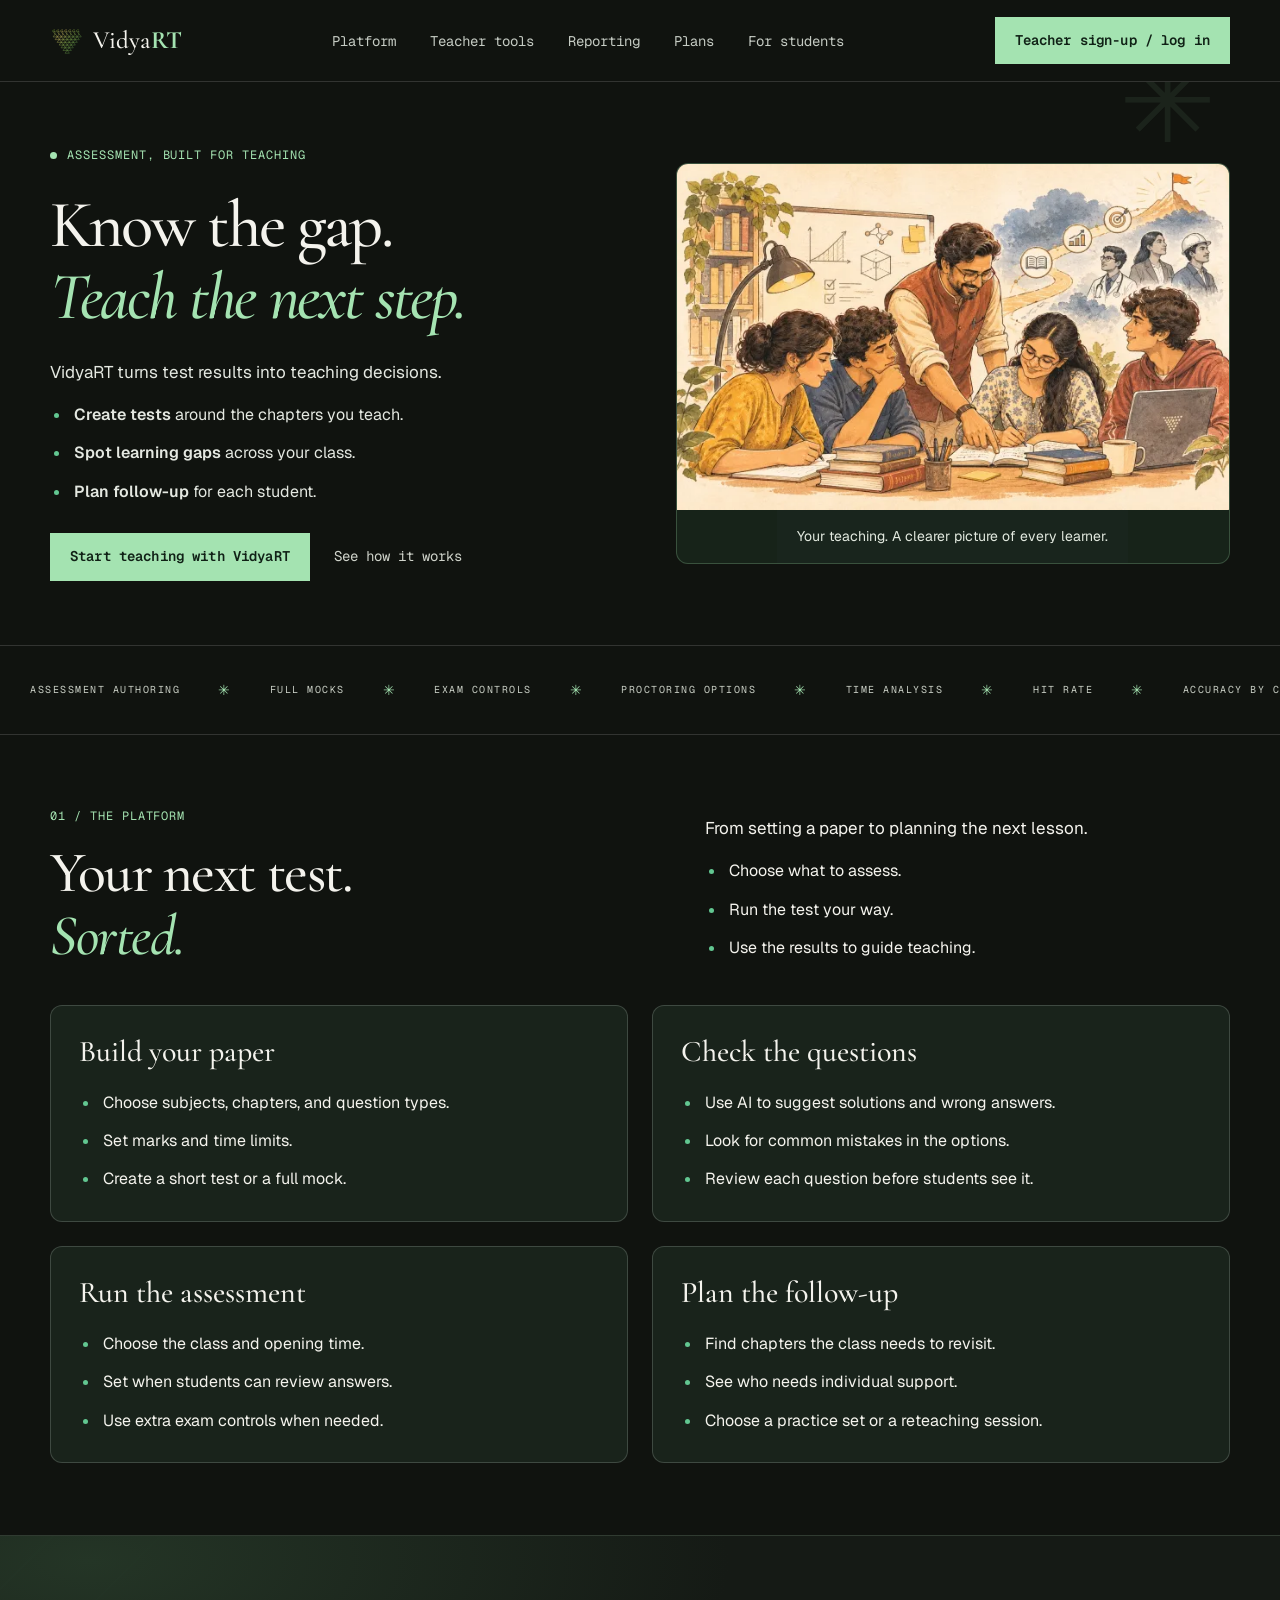
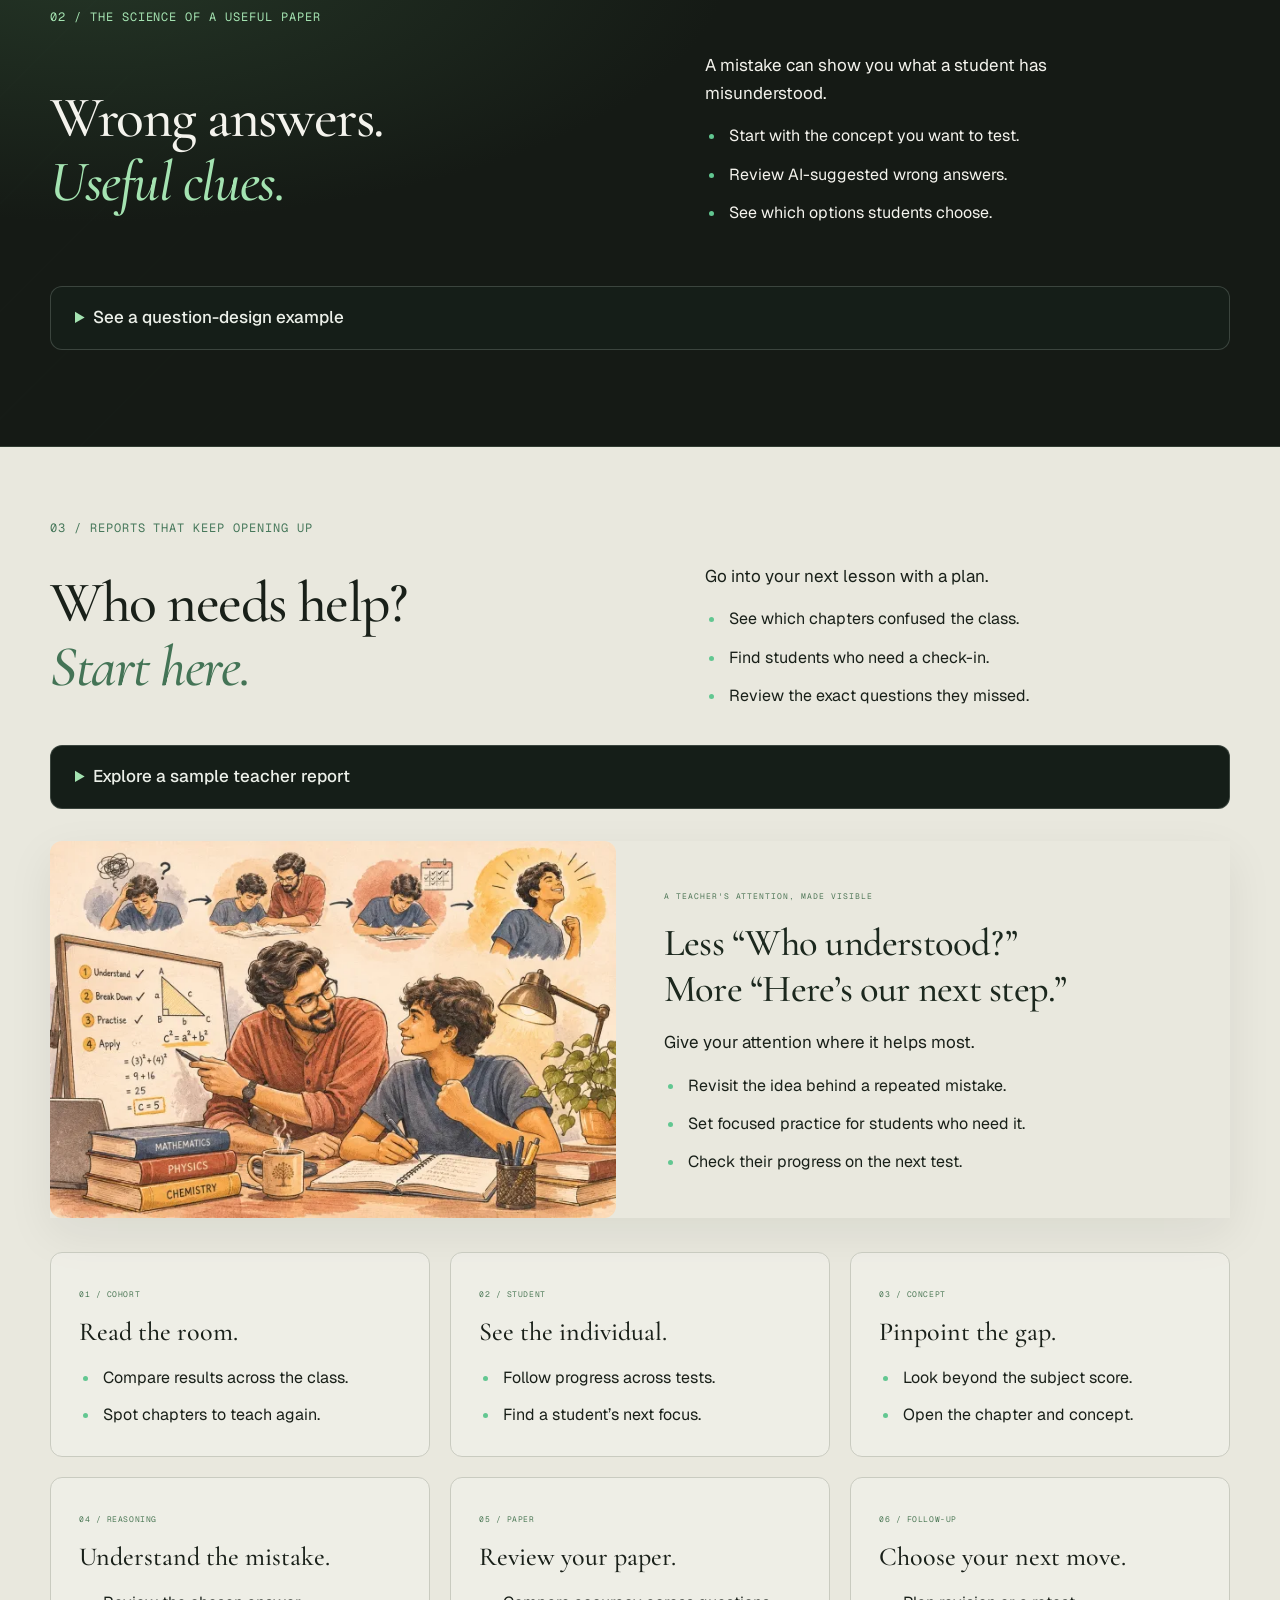
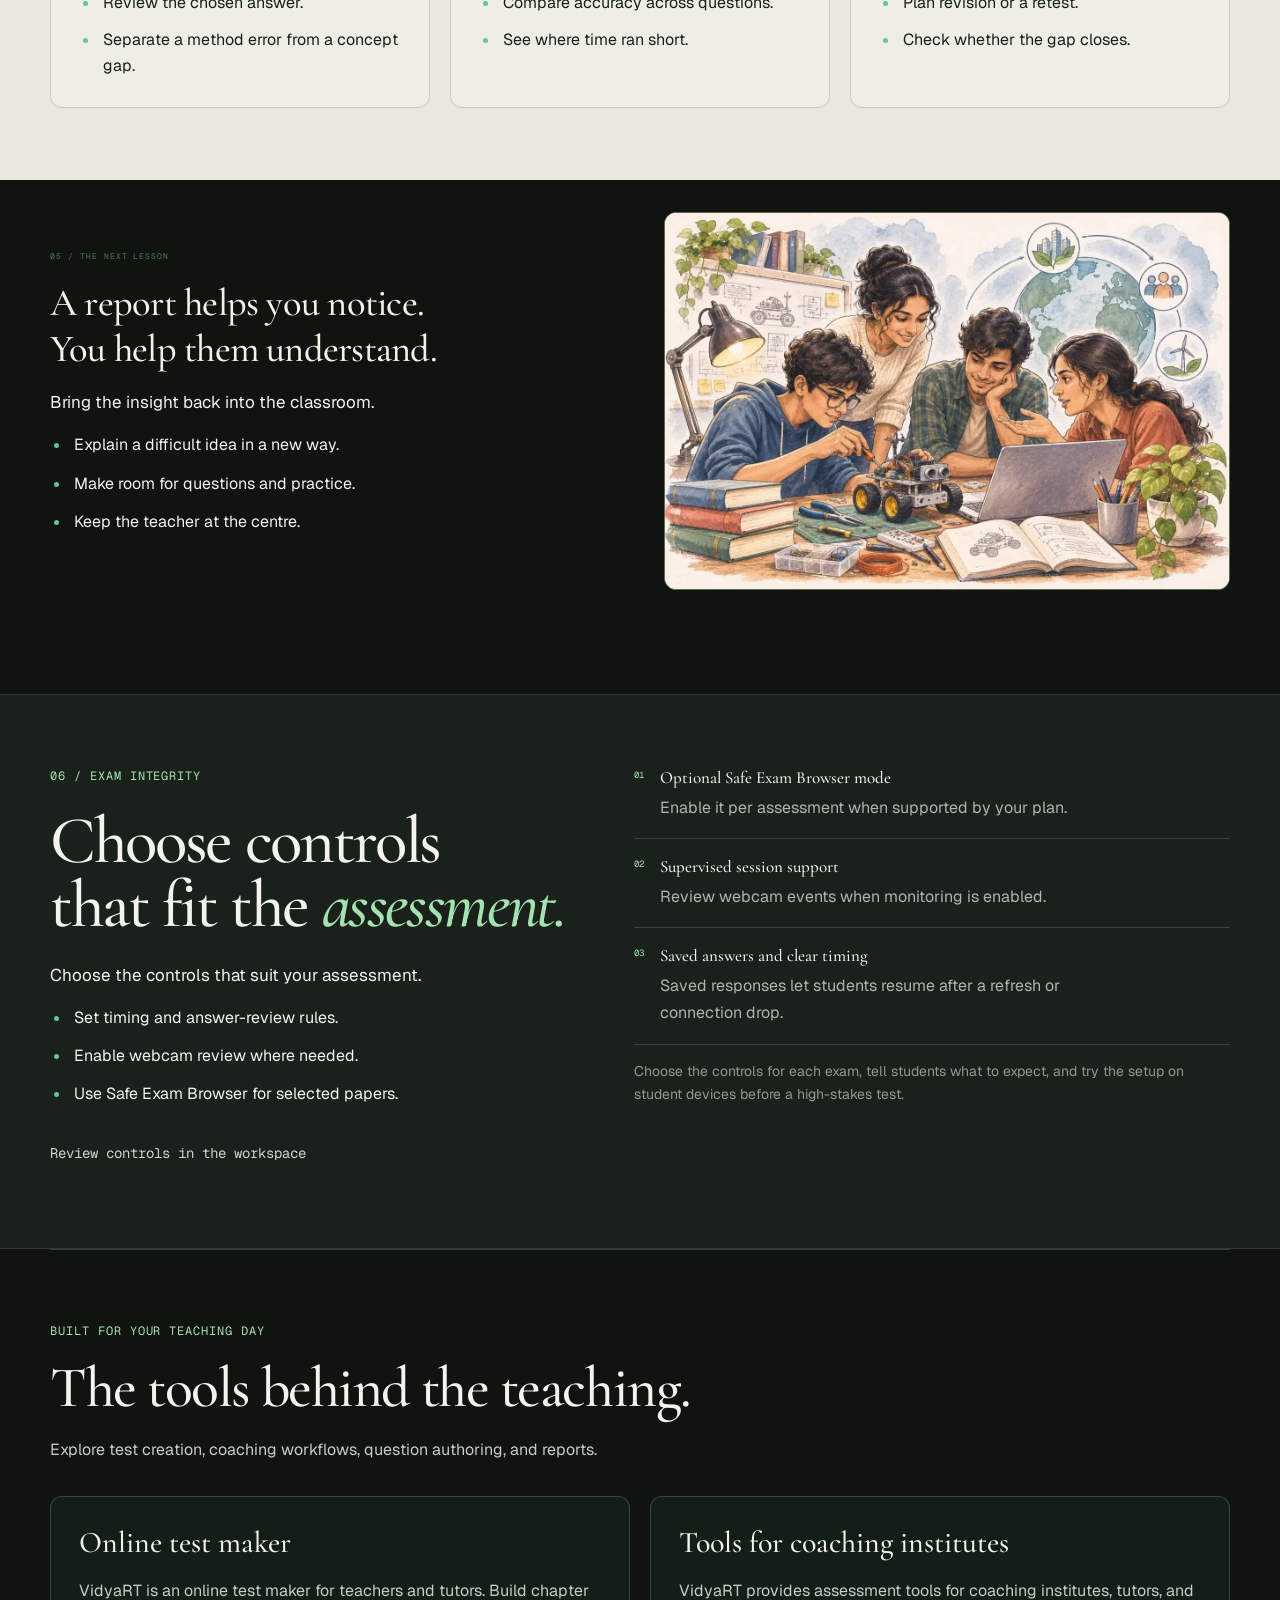
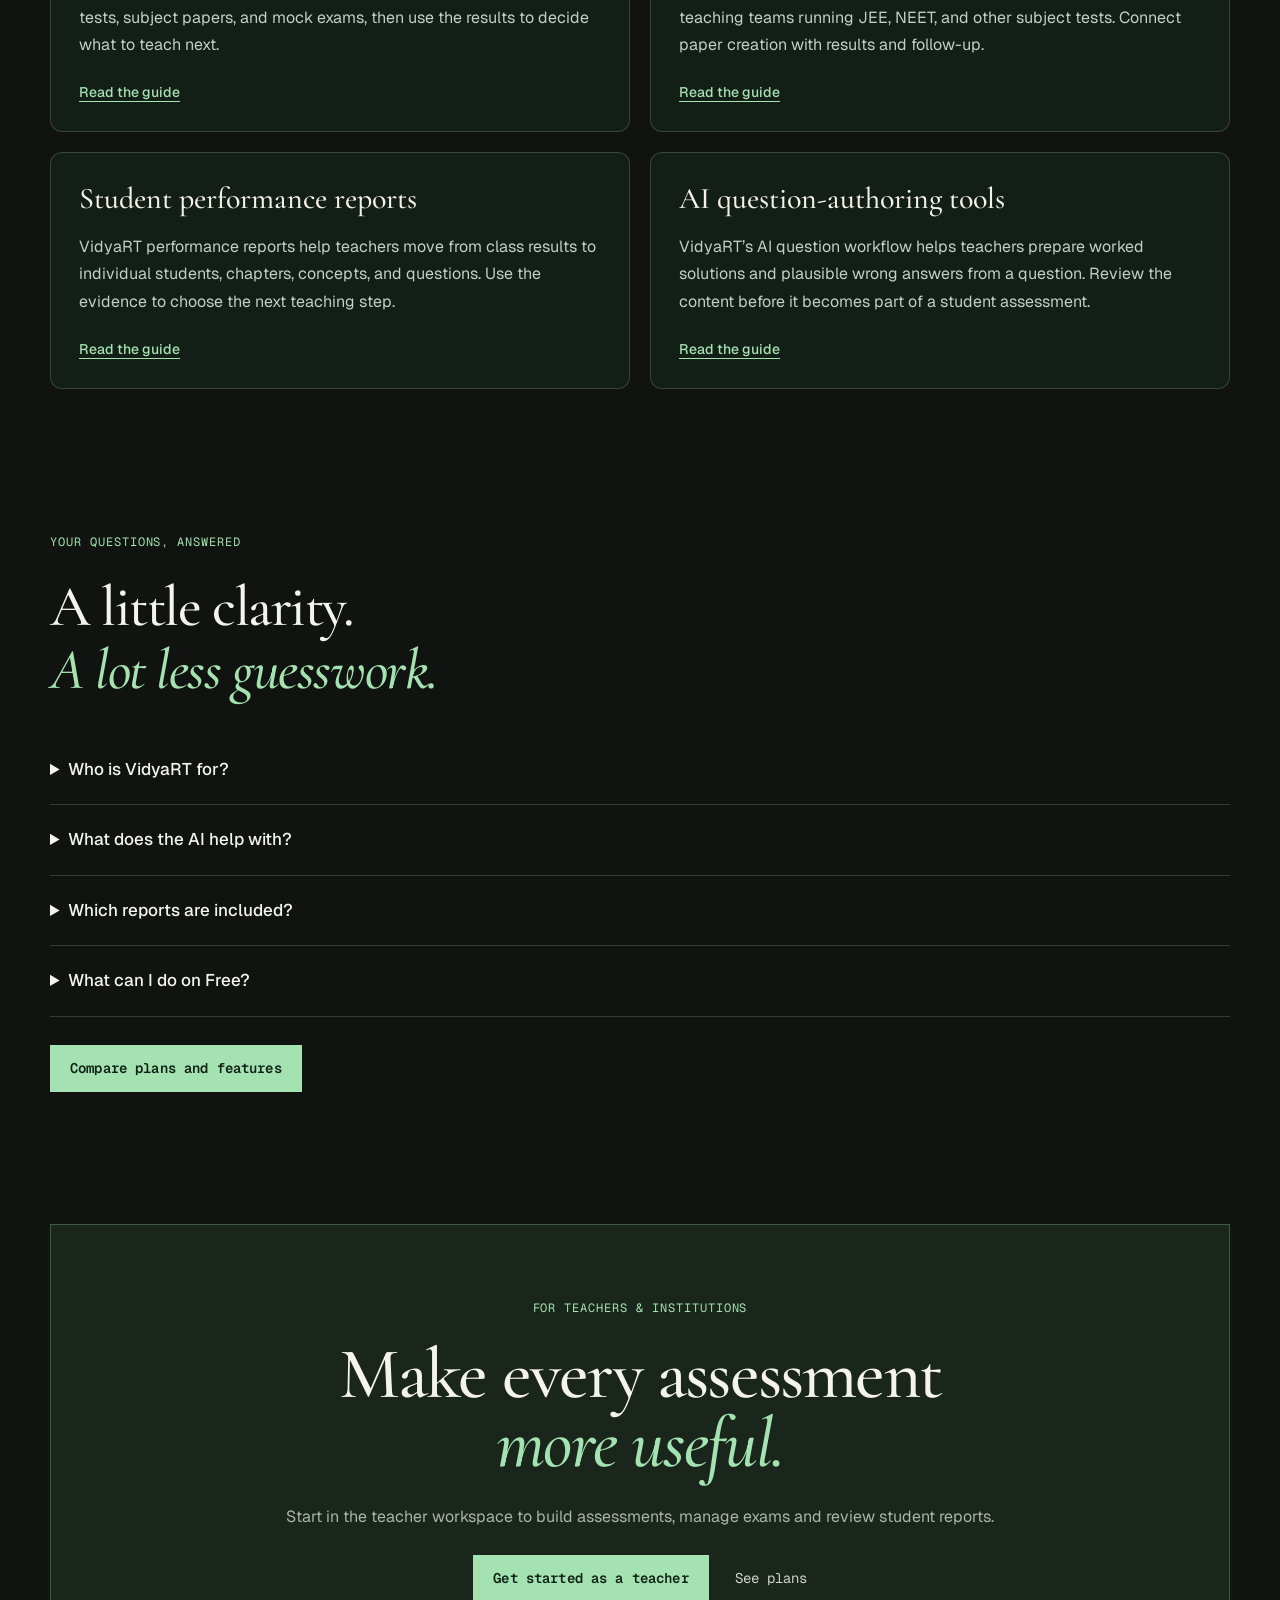
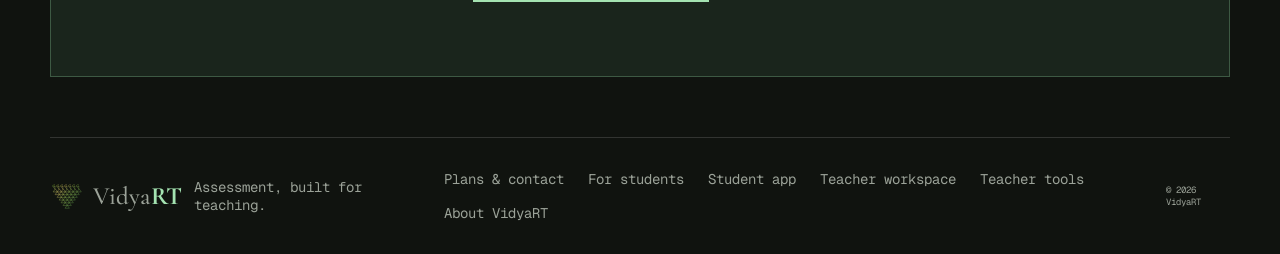
==== commit 93c8cf14: "fin" ====
--- a/index.html
+++ b/index.html
@@ -11,7 +11,7 @@
 <link href="refinements.css" rel="stylesheet"/>
 <meta content="A teacher guides students through their work" property="og:image:alt"/>
 <meta content="A teacher guides students through their work" name="twitter:image:alt"/>
-<link href="scan.css" rel="stylesheet"/><link href="discover.css" rel="stylesheet"/><script type="application/ld+json">{"@context": "https://schema.org", "@graph": [{"@type": "Organization", "@id": "https://vidyart.com/#organization", "name": "VidyaRT", "url": "https://vidyart.com/", "logo": "https://vidyart.com/logo-mark.png"}, {"@type": "WebSite", "@id": "https://vidyart.com/#website", "url": "https://vidyart.com/", "name": "VidyaRT", "alternateName": "VidyaRT for Teachers", "inLanguage": "en-IN", "publisher": {"@id": "https://vidyart.com/#organization"}}, {"@type": "WebPage", "@id": "https://vidyart.com/#webpage", "url": "https://vidyart.com/", "name": "Online Test Maker for Teachers & Coaching | VidyaRT", "description": "Create online tests and JEE or NEET mocks with VidyaRT. Tools for teachers and coaching institutes: AI-assisted questions, exam controls, and student reports.", "inLanguage": "en-IN", "isPartOf": {"@id": "https://vidyart.com/#website"}, "about": {"@id": "https://vidyart.com/#application"}}, {"@type": "WebApplication", "@id": "https://vidyart.com/#application", "name": "VidyaRT for Teachers", "url": "https://admin.vidyart.online/", "applicationCategory": "EducationalApplication", "operatingSystem": "Web browser", "description": "Assessment creation, AI-assisted question authoring, exam controls, and student reports. Features depend on the plan.", "publisher": {"@id": "https://vidyart.com/#organization"}}, {"@type": "FAQPage", "@id": "https://vidyart.com/#questions", "isPartOf": {"@id": "https://vidyart.com/#webpage"}, "mainEntity": [{"@type": "Question", "name": "Who is VidyaRT for?", "acceptedAnswer": {"@type": "Answer", "text": "Teachers, tutors, schools, and coaching institutes. Create assessments and use the results to plan teaching."}}, {"@type": "Question", "name": "What does the AI help with?", "acceptedAnswer": {"@type": "Answer", "text": "Drafting worked solutions and plausible wrong answers. You review the questions before using them in a test."}}, {"@type": "Question", "name": "Which reports are included?", "acceptedAnswer": {"@type": "Answer", "text": "Free includes a dashboard preview. Paid plans include full class, student, and question reports."}}, {"@type": "Question", "name": "What can I do on Free?", "acceptedAnswer": {"@type": "Answer", "text": "Add up to 5 students and create up to 5 tests. Use 25 AI question runs. No card or trial expiry. These are lifetime quotas. Deleting a student or test does not restore a slot."}}]}]}</script><meta content="1586" property="og:image:width"/><meta content="992" property="og:image:height"/><meta content="image/jpeg" property="og:image:type"/></head><body class="teacher-site">
+<link href="scan.css" rel="stylesheet"/><link href="discover.css" rel="stylesheet"/><script type="application/ld+json">{"@context": "https://schema.org", "@graph": [{"@type": "Organization", "@id": "https://vidyart.com/#organization", "name": "VidyaRT", "url": "https://vidyart.com/", "logo": "https://vidyart.com/logo-mark.png"}, {"@type": "WebSite", "@id": "https://vidyart.com/#website", "url": "https://vidyart.com/", "name": "VidyaRT", "alternateName": "VidyaRT for Teachers", "inLanguage": "en-IN", "publisher": {"@id": "https://vidyart.com/#organization"}}, {"@type": "WebPage", "@id": "https://vidyart.com/#webpage", "url": "https://vidyart.com/", "name": "Online Test Maker for Teachers & Coaching | VidyaRT", "description": "Create online tests and JEE or NEET mocks with VidyaRT. Tools for teachers and coaching institutes: AI-assisted questions, exam controls, and student reports.", "inLanguage": "en-IN", "isPartOf": {"@id": "https://vidyart.com/#website"}, "about": {"@id": "https://vidyart.com/#application"}}, {"@type": "WebApplication", "@id": "https://vidyart.com/#application", "name": "VidyaRT for Teachers", "url": "https://admin.vidyart.online/", "applicationCategory": "EducationalApplication", "operatingSystem": "Web browser", "description": "Assessment creation, AI-assisted question authoring, exam controls, and student reports. Features depend on the plan.", "publisher": {"@id": "https://vidyart.com/#organization"}}, {"@type": "FAQPage", "@id": "https://vidyart.com/#questions", "isPartOf": {"@id": "https://vidyart.com/#webpage"}, "mainEntity": [{"@type": "Question", "name": "Who is VidyaRT for?", "acceptedAnswer": {"@type": "Answer", "text": "Teachers, tutors, schools, and coaching institutes. Create assessments and use the results to plan teaching."}}, {"@type": "Question", "name": "What does the AI help with?", "acceptedAnswer": {"@type": "Answer", "text": "Drafting worked solutions and plausible wrong answers. You review the questions before using them in a test."}}, {"@type": "Question", "name": "Which reports are included?", "acceptedAnswer": {"@type": "Answer", "text": "Free includes a dashboard preview. Paid plans include full class, student, and question reports."}}, {"@type": "Question", "name": "What can I do on Free?", "acceptedAnswer": {"@type": "Answer", "text": "Add up to 5 students and create up to 5 tests. Use 25 AI question runs. No card or trial expiry. These are lifetime quotas. Deleting a student or test does not restore a slot."}}]}]}</script><meta content="1586" property="og:image:width"/><meta content="992" property="og:image:height"/><meta content="image/jpeg" property="og:image:type"/><link rel="stylesheet" href="motion.css?v=20261126"/><script defer src="motion.js?v=20261126"></script></head><body class="teacher-site">
 <a class="skip-link" href="#main-content">Skip to content</a>
 <header class="topbar"><a aria-label="VidyaRT home" class="brand" href="./"><img alt="VidyaRT" class="brand-icon" src="vidyart-logo.svg"/><span class="brand-name">Vidya<em>RT</em></span></a><nav aria-label="Main navigation"><a href="#platform">Platform</a><a href="#explore">Teacher tools</a><a href="#insight">Reporting</a><a href="plans.html">Plans</a><a href="https://vidyart.info/">For students</a></nav><a class="button button-small" href="https://admin.vidyart.online/">Teacher sign-up / log in</a></header>
 <main id="main-content">
--- a/motion.css
+++ b/motion.css
@@ -0,0 +1,62 @@
+/* Balanced sections and progressive motion. Content remains readable without JS. */
+body .section-head, body .report-intro, body .paper-science-intro { align-items:center; gap:clamp(24px,4vw,56px); }
+body .section-head h2, body .report-intro h2 { margin:0; max-width:18ch; }
+body .section-head .scan-list, body .report-intro .scan-list { margin-bottom:0; }
+body .scan-details { margin-block:24px; }
+body .scan-details > summary { padding:18px 24px; }
+.student-site .practice-layout { grid-template-columns:.9fr 1.1fr; gap:28px; align-items:stretch; }
+.student-site .practice-visual { position:relative; top:auto; display:flex; flex-direction:column; }
+.student-site .practice-visual > img { flex:1; height:100%; min-height:0; object-fit:cover; }
+.student-site .practice-list { grid-template-columns:repeat(2,minmax(0,1fr)); padding:24px; gap:24px; }
+.student-site .practice-item,.student-site .practice-item:first-child { padding:0 0 20px; }
+.student-site .practice-item h3 { font-size:1.5rem; }
+.student-site .practice-list > .inline-link { padding:0; }
+.student-site .report-depth { gap:16px; }
+.student-site .report-depth > div { padding:24px; border:1px solid var(--scan-rule); border-radius:16px; background:#111a14; }
+.student-site .report-depth > div > b { font-size:1.5rem; }
+.student-site .report-depth .scan-list { margin:0; }
+.teacher-site .teacher-ethos,.teacher-site .teacher-next-step { gap:clamp(24px,4vw,48px); margin-block:32px; align-items:stretch; }
+.teacher-site .teacher-ethos figure,.teacher-site .teacher-next-step figure { margin:0; height:100%; min-height:320px; }
+.teacher-site .teacher-ethos > div,.teacher-site .teacher-next-step > div { align-self:center; padding:20px 0; }
+.teacher-site .teacher-ethos .scan-list { margin-bottom:0; }
+body .motion-enter { animation:soft-enter .7s cubic-bezier(.2,.7,.2,1) both; }
+@keyframes soft-enter { from { opacity:.15; translate:0 24px; } to { opacity:1; translate:0 0; } }
+@media(hover:hover) and (prefers-reduced-motion:no-preference) {
+ .learning-card,.teacher-feature-grid article,.report-depth > div,.report-depth-grid article,.discovery-card { transition:translate .3s ease,box-shadow .3s ease,border-color .3s ease; }
+ .learning-card:hover,.teacher-feature-grid article:hover,.report-depth > div:hover,.report-depth-grid article:hover,.discovery-card:hover { translate:0 -5px; box-shadow:0 16px 36px #0002; border-color:#62c791; }
+ .learning-card img { transition:scale .65s ease; }
+ .learning-card:hover img { scale:1.035; }
+}
+.story-controls { display:none; }
+.story-track.is-pinned { position:relative; height:var(--story-length); }
+.story-track.is-pinned .story-stage { position:sticky; top:var(--story-top); }
+body .is-pinned .story-deck { display:grid; grid-template-columns:minmax(0,1fr); gap:0; }
+body .is-pinned .story-deck > article { grid-area:1/1; opacity:0; visibility:hidden; translate:0 20px; transition:opacity .4s ease,translate .4s ease,visibility .4s; pointer-events:none; }
+body .is-pinned .story-deck > article.is-active { opacity:1; visibility:visible; translate:0 0; pointer-events:auto; }
+.is-pinned .story-controls { display:flex; align-items:center; justify-content:space-between; gap:12px; padding:14px 0; font: .875rem/1.4 var(--sans); }
+.story-controls button { border:1px solid #62c79166; background:#17271e; color:#eaf3ed; padding:10px 16px; min-height:44px; border-radius:999px; cursor:pointer; font:inherit; }
+.story-controls button:disabled { opacity:.4; cursor:default; }
+.story-controls button:focus-visible { outline:2px solid #62c791; outline-offset:3px; }
+.story-progress { position:absolute; bottom:0; height:2px; width:100%; background:#62c79133; }
+.story-progress::after { content:''; display:block; height:100%; width:var(--story-progress,25%); background:#62c791; transition:width .3s; }
+@media(max-width:900px) {
+ .student-site .practice-layout { grid-template-columns:1fr; }
+ .student-site .practice-visual { max-width:none; }
+ .student-site .practice-visual > img { height:auto; aspect-ratio:16/9; flex:none; }
+}
+@media(max-width:650px) {
+ body .section-head,body .report-intro { gap:20px; margin-bottom:28px; }
+ body .section-head h2,body .report-intro h2 { font-size:clamp(2rem,9vw,2.6rem); }
+ .student-site .practice-list { grid-template-columns:1fr; gap:20px; padding:22px; }
+ .student-site .report-depth > div { padding:22px; }
+ .teacher-site .teacher-ethos figure,.teacher-site .teacher-next-step figure { min-height:0; height:auto; }
+ body .is-pinned .learning-card figure { aspect-ratio:16/9; }
+ body .is-pinned .learning-card > div { padding:20px; }
+ body .is-pinned .learning-card h3 { margin-bottom:12px; }
+ body .is-pinned .teacher-feature-grid article { padding:30px 24px; background:radial-gradient(ellipse at top right,#315c3d,#19231b 75%); }
+ body .is-pinned .teacher-feature-grid h3 { font-size:2.25rem; margin-bottom:24px; }
+}
+@media(prefers-reduced-motion:reduce) {
+ body .motion-enter { animation:none; }
+ body *,body *::before,body *::after { scroll-behavior:auto!important; animation-duration:.01ms!important; animation-iteration-count:1!important; transition-duration:.01ms!important; }
+}
